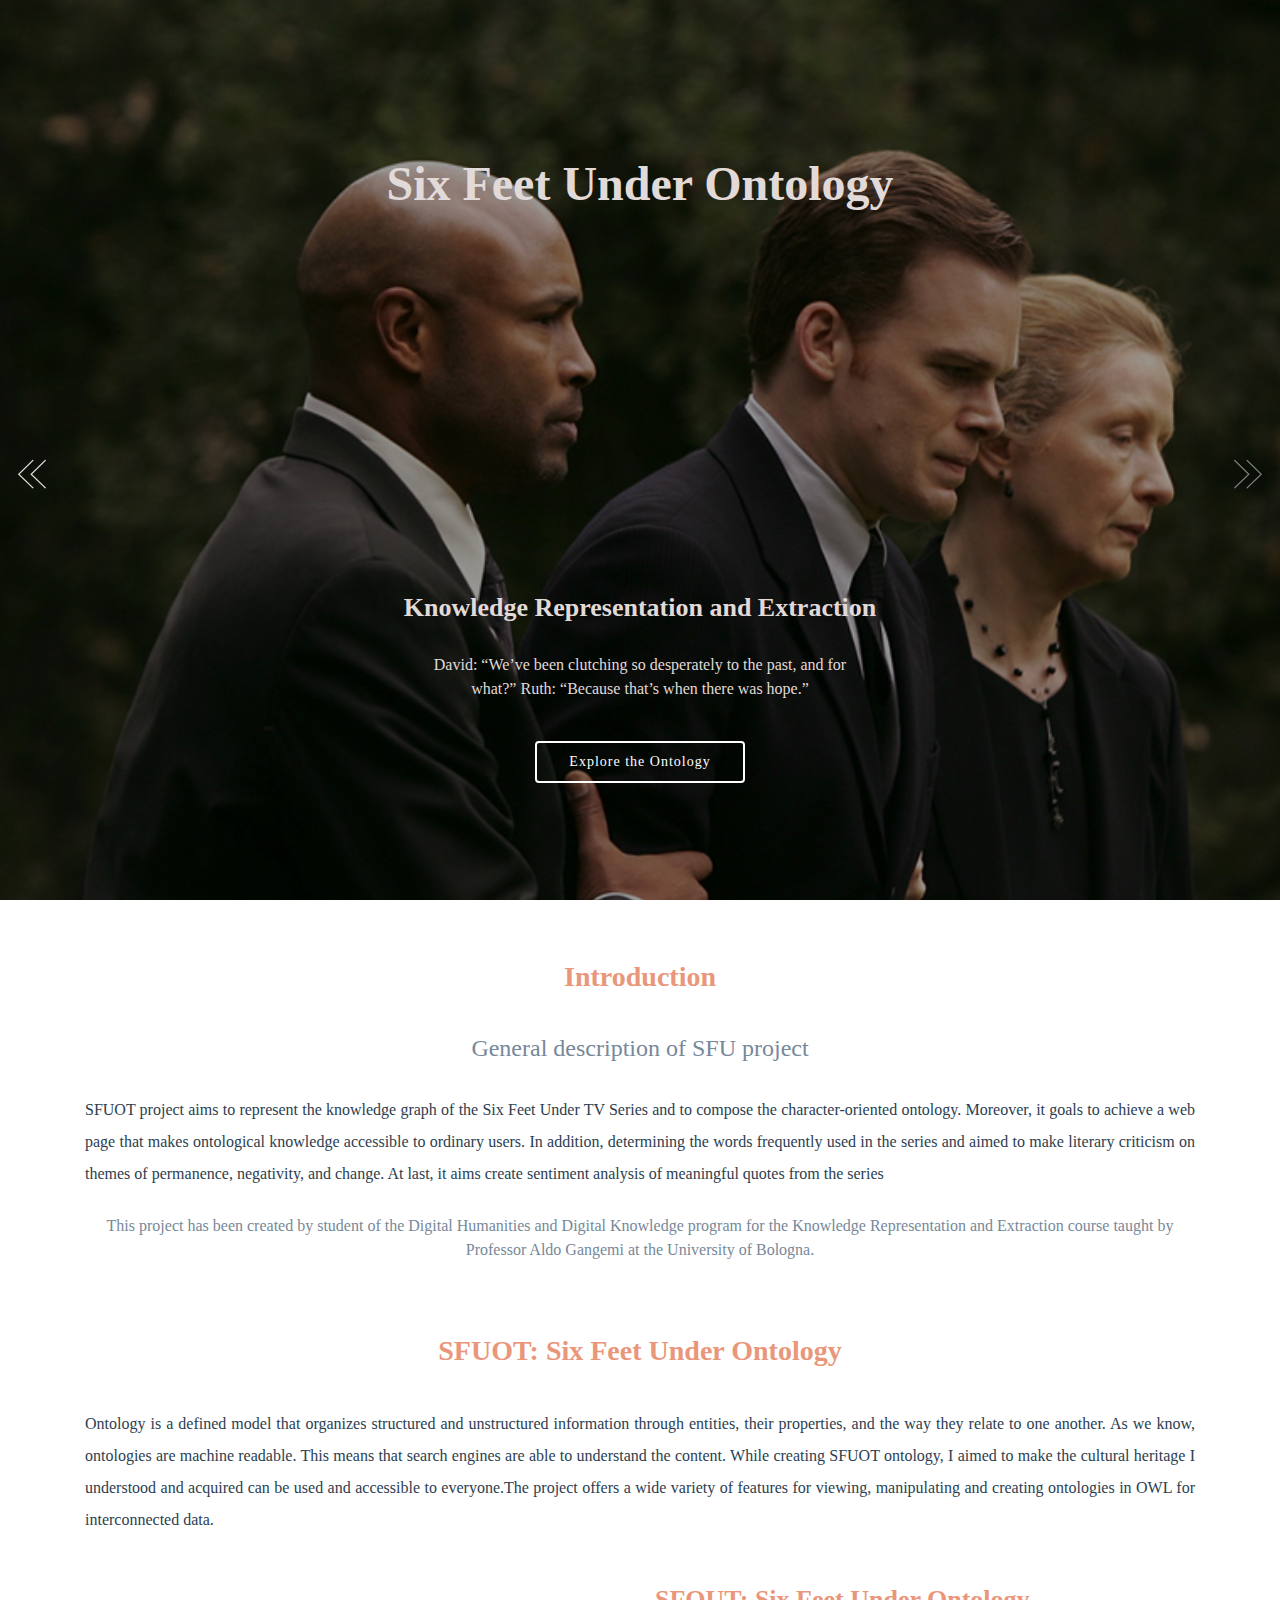
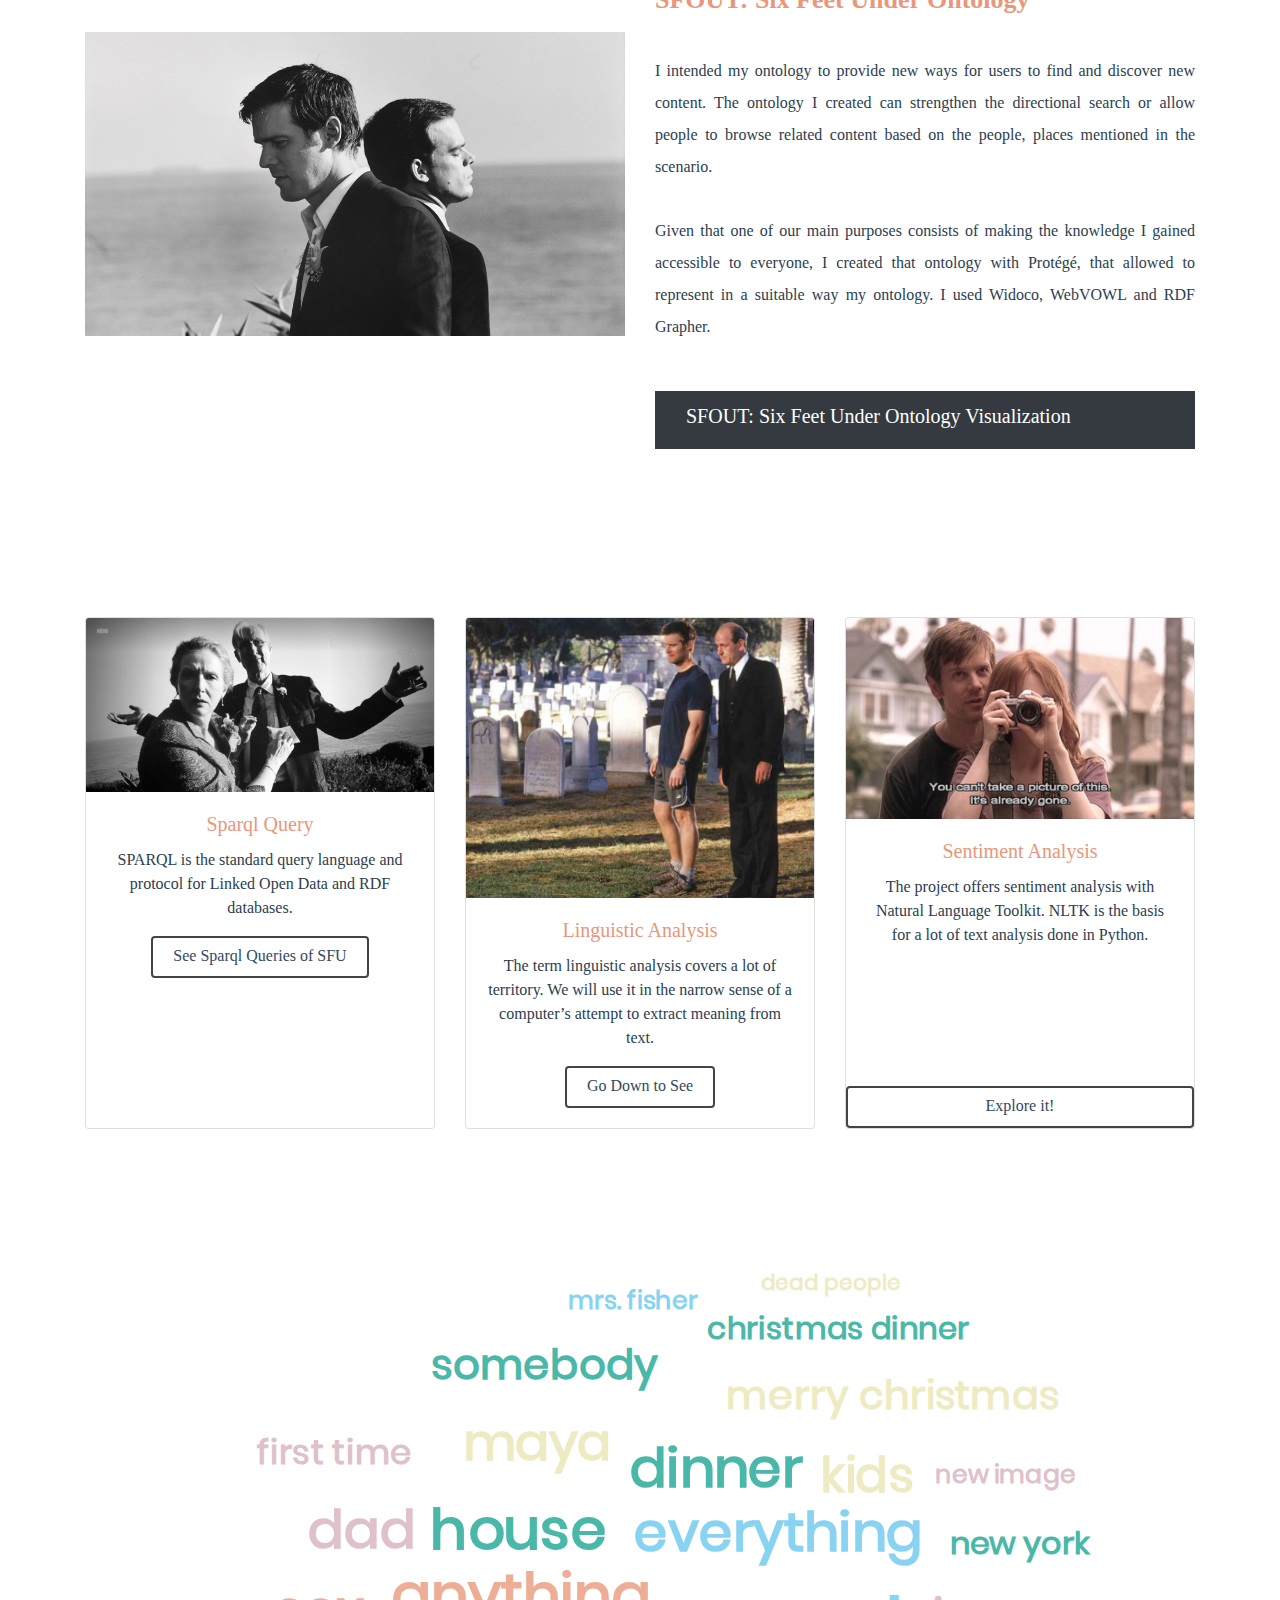
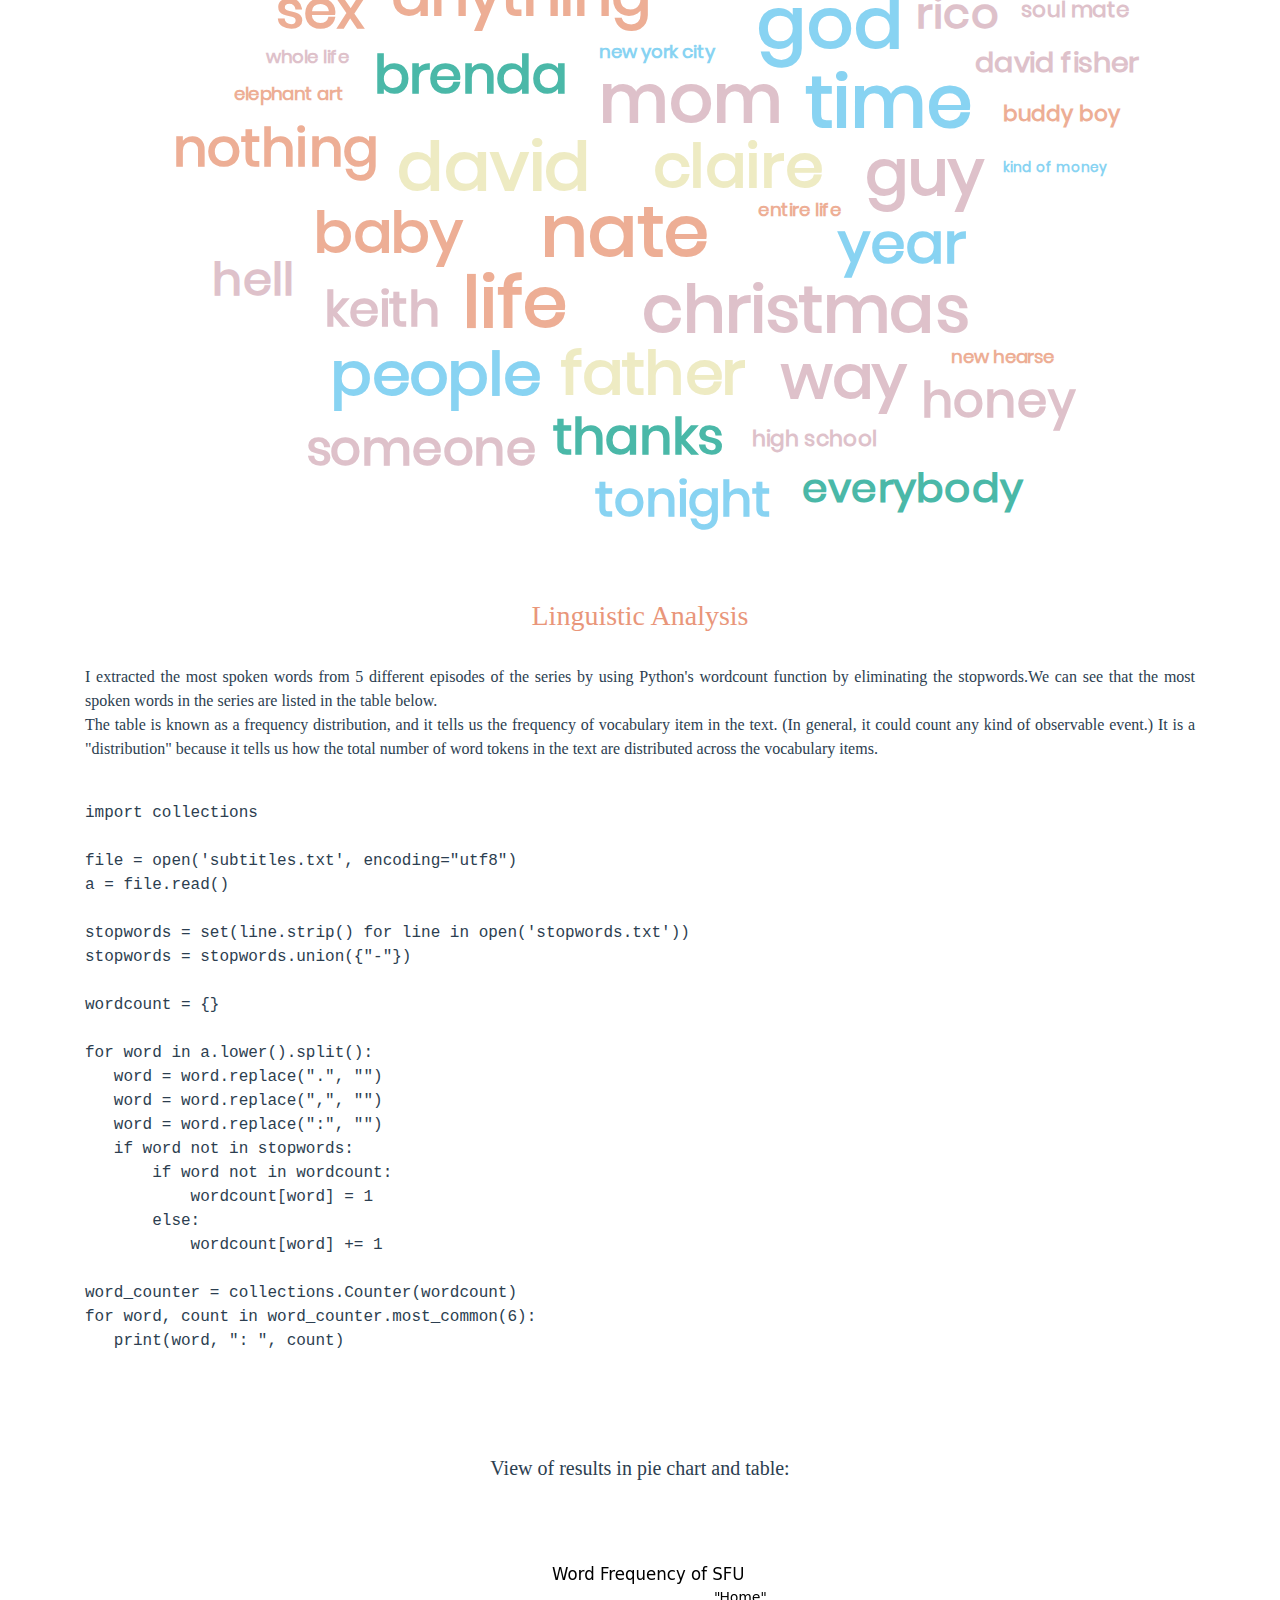
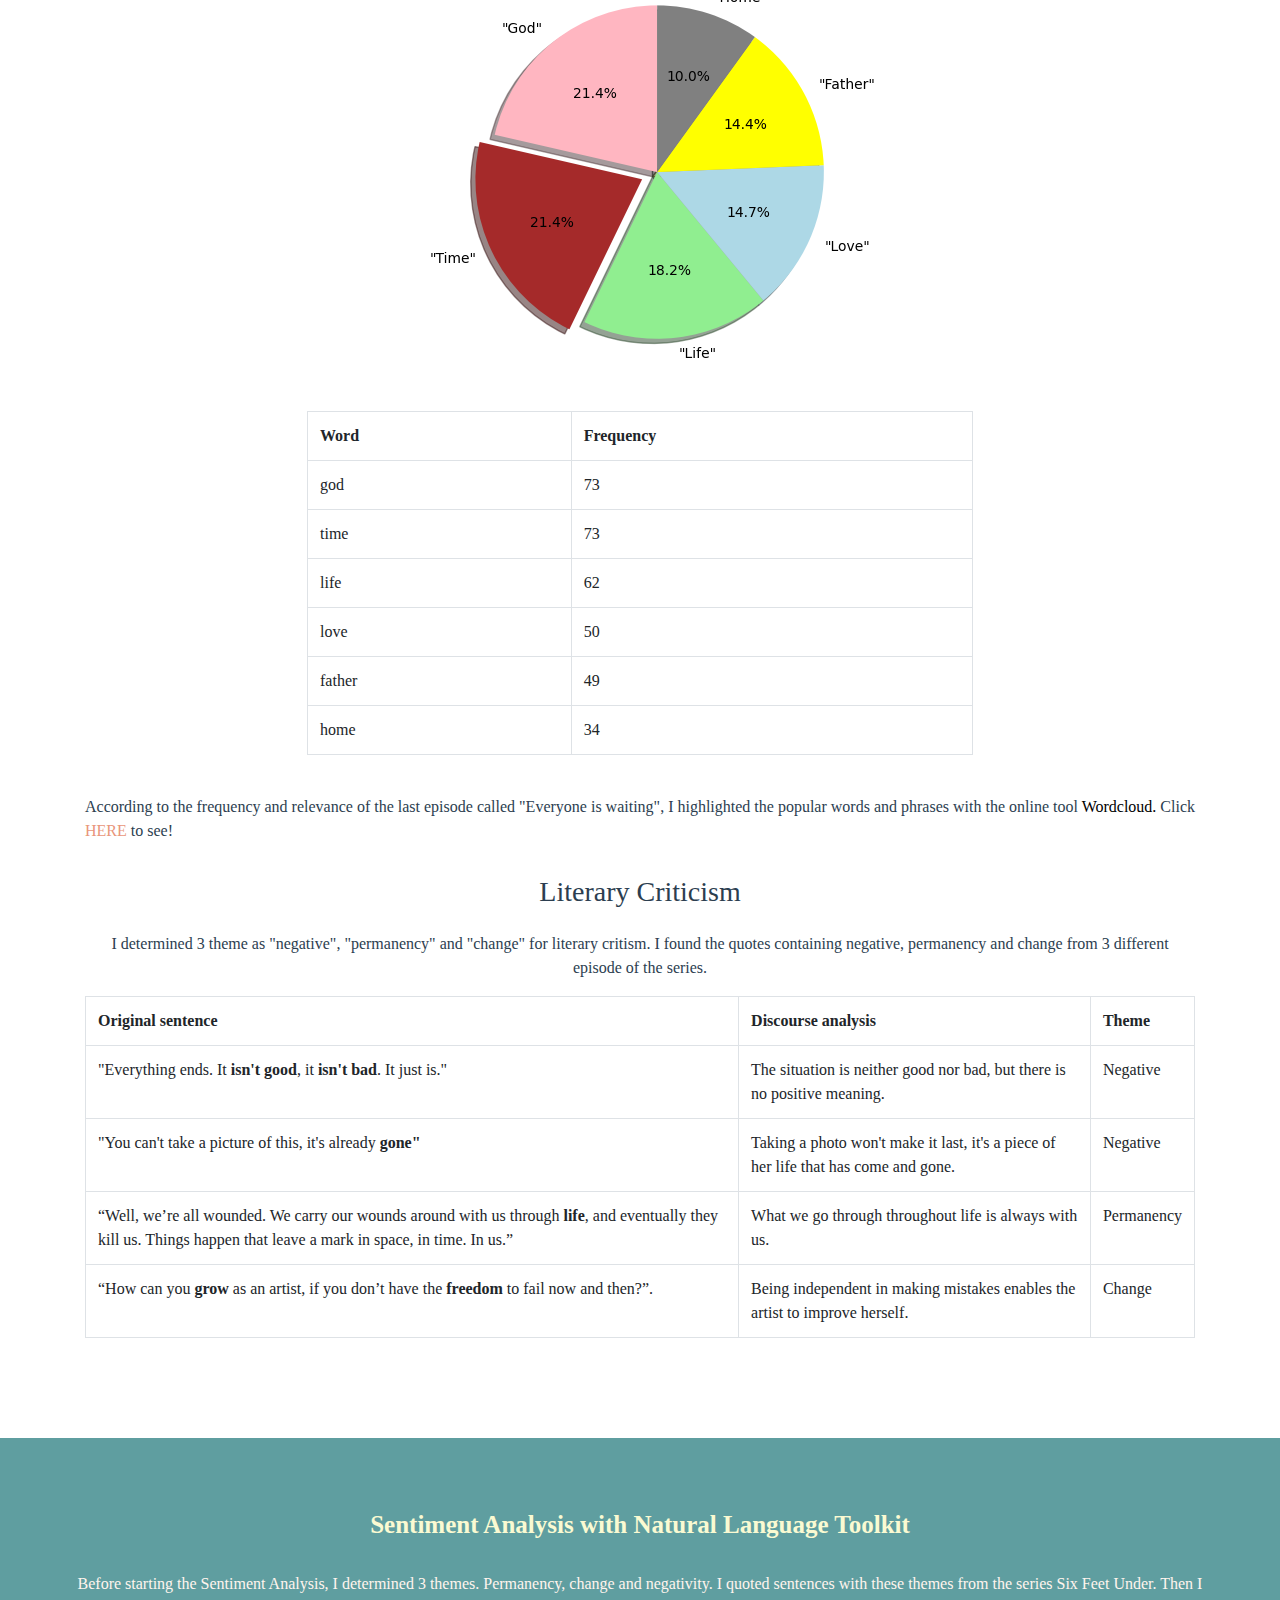
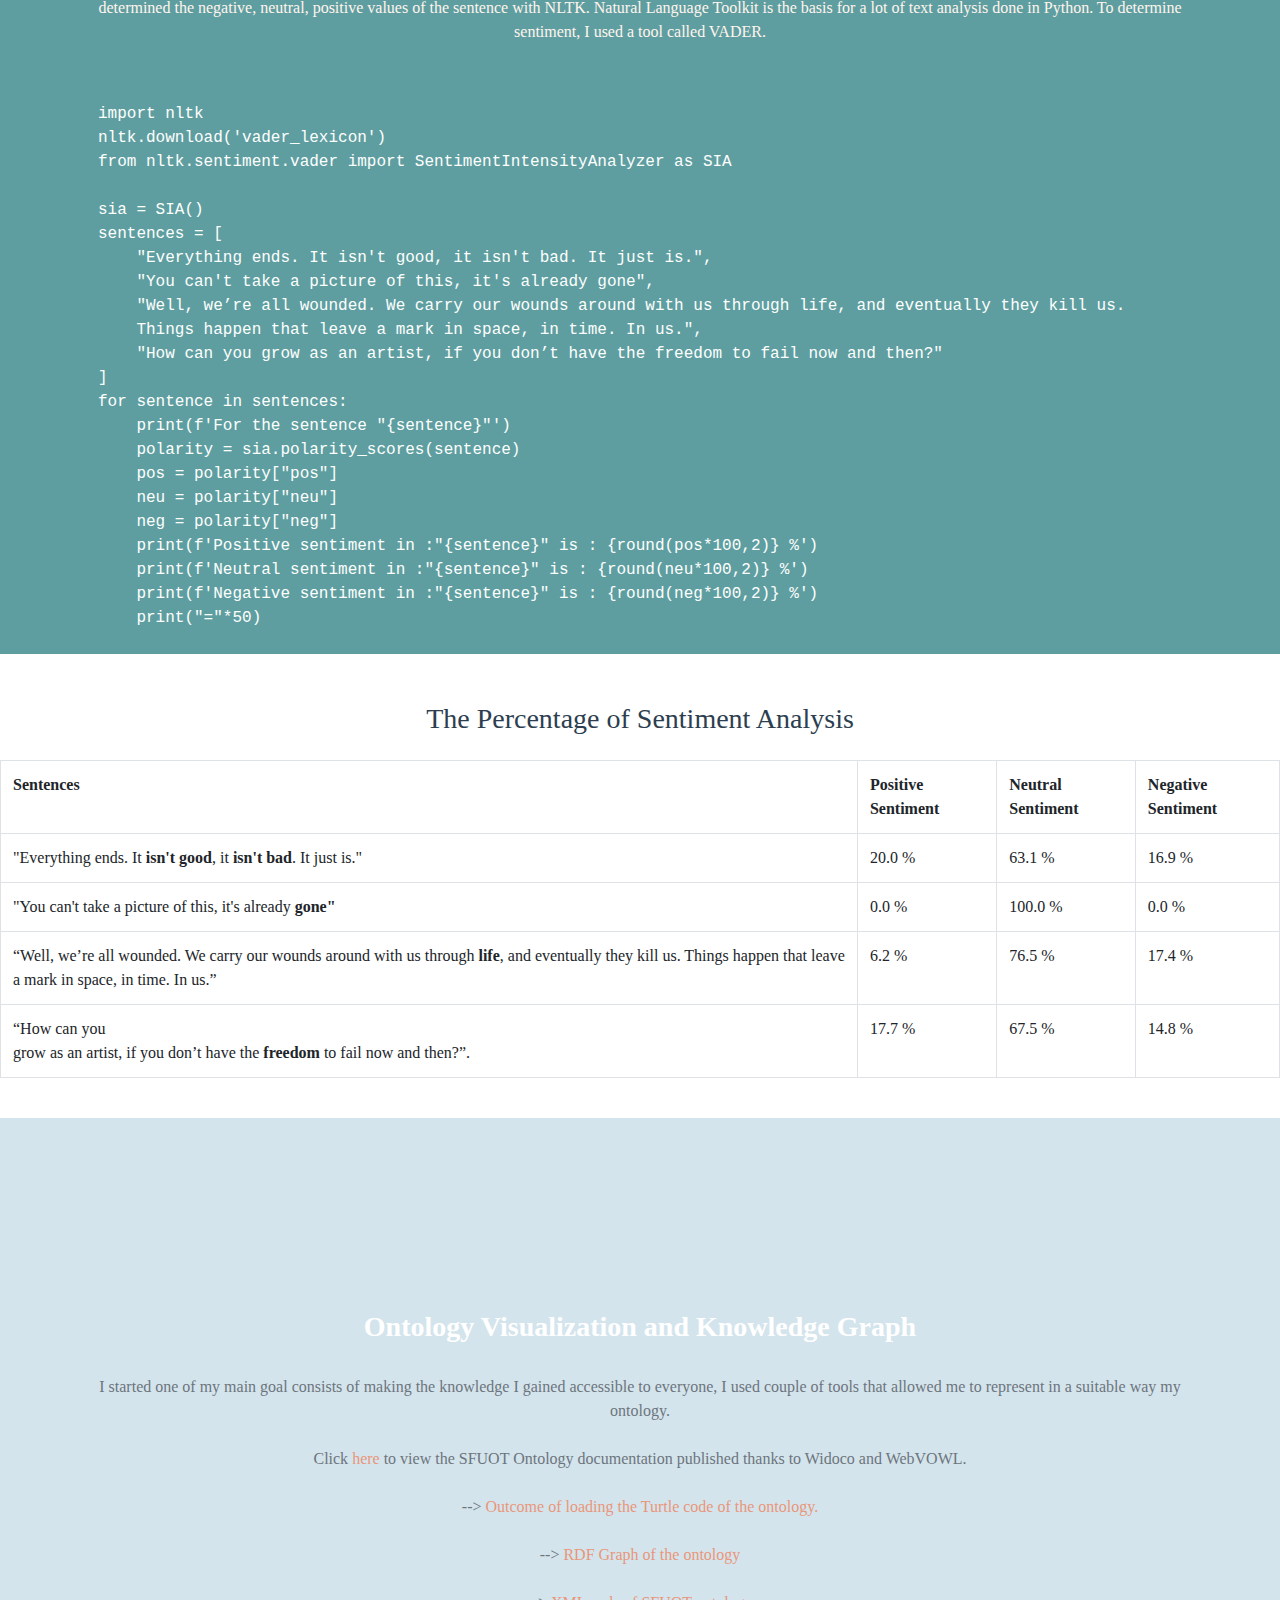
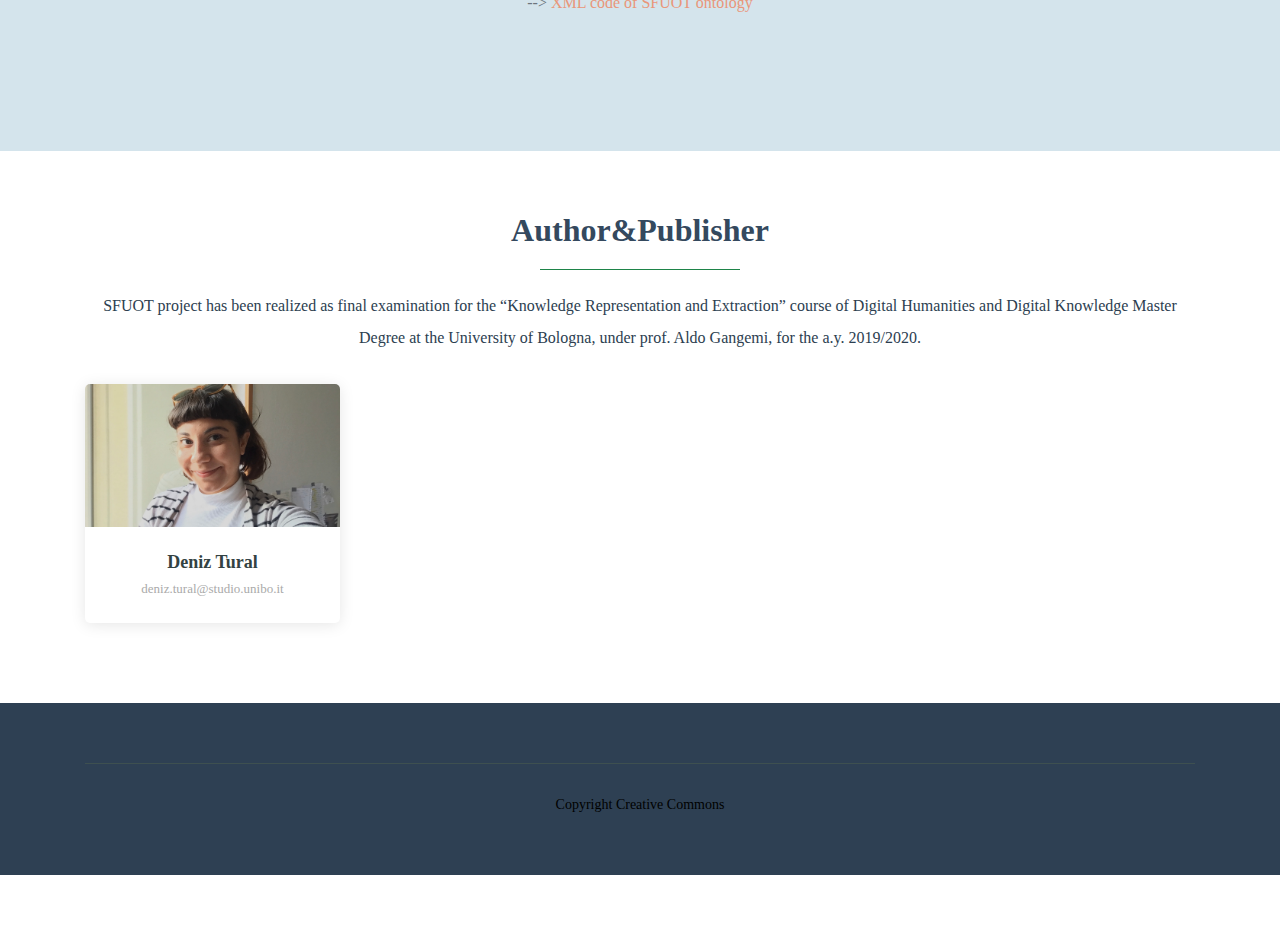
==== index.html @ 002108b4 "Update index.html" ====
<!DOCTYPE html>
<html lang="en">

<head>
  <meta charset="utf-8">
  <meta content="width=device-width, initial-scale=1.0" name="viewport">

  <title>SFUOT: Six Feet Under Ontology</title>
  <meta content="" name="descriptison">
  <meta content="" name="keywords">

  <!-- Favicons -->
  <link href="assets/img/favicon.png" rel="icon">
  <link href="assets/img/apple-touch-icon.png" rel="apple-touch-icon">

  <!-- Google Fonts -->
  <link href="https://fonts.googleapis.com/css?family=Open+Sans:300,300i,400,400i,600,600i,700,700i|Raleway:300,300i,400,400i,500,500i,600,600i,700,700i|Poppins:300,300i,400,400i,500,500i,600,600i,700,700i" rel="stylesheet">

  <!-- Vendor CSS Files -->
  <link href="assets/vendor/bootstrap/css/bootstrap.min.css" rel="stylesheet">
  <link href="assets/vendor/icofont/icofont.min.css" rel="stylesheet">
  <link href="assets/vendor/boxicons/css/boxicons.min.css" rel="stylesheet">
  <link href="assets/vendor/animate.css/animate.min.css" rel="stylesheet">
  <link href="assets/vendor/owl.carousel/assets/owl.carousel.min.css" rel="stylesheet">
  <link href="assets/vendor/venobox/venobox.css" rel="stylesheet">

  <!-- Template Main CSS File -->
  <link href="assets/css/style.css" rel="stylesheet">

  <!-- =======================================================
  * Template Name: Alstar - v2.1.0
  * Template URL: https://bootstrapmade.com/alstar-free-parallax-bootstrap-template/
  * Author: BootstrapMade.com
  * License: https://bootstrapmade.com/license/
  ======================================================== -->
</head>

<body>

  <!-- ======= Header ======= -->
  <header id="header" class="fixed-top ">
    <div class="container d-flex">

      <div class="logo mr-auto">
        <h1 class="text-light"><a href="index.html"><span>SFUOT</span></a></h1>
        <!-- Uncomment below if you prefer to use an image logo -->
        <!-- <a href="index.html"><img src="assets/img/logo.png" alt="" class="img-fluid"></a>-->
      </div>

      <nav class="nav-menu d-none d-lg-block">
        <ul>
          <li class="active"><a href="index.html">Home</a></li>
          <li><a href="#about">Six Feet Under Ontology</a></li>
          <li><a href="#cards">Analysis</a></li>
          <li><a href="#cta">Ontology Visualization</a></li>
          <li><a href="#team">About Me</a></li>
            </ul>
        </ul>
      </nav><!-- .nav-menu -->

    </div>
  </header><!-- End Header -->

  <!-- ======= Hero Section ======= -->
  <section id="hero">
    <div class="hero-container">
      <div id="heroCarousel" class="carousel slide carousel-fade" data-ride="carousel">

        <ol class="carousel-indicators" id="hero-carousel-indicators"></ol>

        <div class="carousel-inner" role="listbox">

          <!-- Slide 1 -->
          <div class="carousel-item active" style="background-image: url(assets/img/slide/slide-1.jpg);">
            <div class="carousel-container">
              <div class="carousel-content">
                <h2 class="animate__animated animate__fadeInDown">Six Feet Under <span>Ontology</span></h2>
		       <h3 class="animate__animated animate__fadeInDown">Knowledge Representation and Extraction</span></h3>
                <p class="animate__animated animate__fadeInUp"> David: “We’ve been clutching so desperately to the past, and for what?”
Ruth: “Because that’s when there was hope.”</p>
                <a href="#about" class="btn-get-started scrollto animate__animated animate__fadeInUp">Explore the Ontology</a>
              </div>
            </div>
          </div>

          <!-- Slide 2 -->
          <div class="carousel-item" style="background-image: url(assets/img/slide/slide-2.jpg);">
            <div class="carousel-container">
              <div class="carousel-content">
                <h2 class="animate__animated animate__fadeInDown">Six Feet Under Ontology</h2>
		      <h3 class="animate__animated animate__fadeInDown">Knowledge Representation and Extraction</span></h3>
                <p class="animate__animated animate__fadeInUp">Brenda: “No mistake, you guys are undertakers. You take every single feeling you have, put it in a box, and bury it.”</p>
                <a href="#about" class="btn-get-started scrollto animate__animated animate__fadeInUp">Explore the Ontology</a>
              </div>
            </div>
          </div>

          <!-- Slide 3 -->
          <div class="carousel-item" style="background-image: url(assets/img/slide/slide-3.jpg);">
            <div class="carousel-container">
              <div class="carousel-content">
                <h2 class="animate__animated animate__fadeInDown">Six Feet Under Ontology</h2>
		      <h3 class="animate__animated animate__fadeInDown">Knowledge Representation and Extraction</span></h3>
                <p class="animate__animated animate__fadeInUp">"Claire: "The world runs on logic? Come on. Open your eyes."</p>
                <a href="#about" class="btn-get-started scrollto animate__animated animate__fadeInUp">Explore the Ontology</a>
              </div>
            </div>
          </div>

        </div>

        <a class="carousel-control-prev" href="#heroCarousel" role="button" data-slide="prev">
          <span class="carousel-control-prev-icon icofont-thin-double-left" aria-hidden="true"></span>
          <span class="sr-only">Previous</span>
        </a>

        <a class="carousel-control-next" href="#heroCarousel" role="button" data-slide="next">
          <span class="carousel-control-next-icon icofont-thin-double-right" aria-hidden="true"></span>
          <span class="sr-only">Next</span>
        </a>

      </div>
    </div>
  </section><!-- End Hero -->

  <main id="main">

    <!-- ======= About Section ======= -->
    <section id="about" class="about">
      <div class="container">

        <div class="section-title">
		<h3><font color="DarkSalmon">Introduction</font></h3>
	  <h4><font color="LightSlateGray">General description of SFU project</font></h4><br>
          <div style="text-align:justify;"><p>SFUOT project aims to represent the knowledge graph of the Six Feet Under TV Series and to compose the character-oriented ontology. Moreover, it goals to achieve a web page that makes ontological knowledge accessible to ordinary users. In addition, determining the words frequently used in the series and aimed to make literary criticism on themes of permanence, negativity, and change. At last, it aims create sentiment analysis of meaningful quotes from the series</p>
        </div>
	<div style="text-align:center;"><br><font color="LightSlateGray">This project has been created by student of the Digital Humanities and Digital Knowledge program for the Knowledge Representation and Extraction course taught by Professor Aldo Gangemi at the University of Bologna.</div></font><br>          <br><br><div class="section-title">
	    <h3><font color="DarkSalmon">SFUOT: Six Feet Under Ontology</font></h3>
          <div style="text-align:justify;"><p>Ontology is a defined model that organizes structured and unstructured information through entities, their properties, and the way they relate to one another. As we know, ontologies are machine readable. This means that search engines are able to understand the content. While creating SFUOT ontology, I aimed to make the cultural heritage I understood and acquired can be used and accessible to everyone.The project offers a wide variety of features for viewing, manipulating and creating ontologies in OWL for interconnected data.</p>

        <div class="row">
          <div class="col-lg-6">
           <br><br><br><br> <img src="assets/img/about-img.jpg" class="img-fluid" alt=""><br>
          </div>
          <div class="col-lg-6 pt-4 pt-lg-0 content">
		  <br><br><h3><font color="DarkSalmon"> SFOUT: Six Feet Under Ontology</font></h3>
          <div style="text-align:justify;"><p>I intended my ontology to provide new ways for users to find and discover new content. The ontology I created can strengthen the directional search or allow people to browse related content based on the people, places mentioned in the scenario.<br><br> Given that one of our main purposes consists of making the knowledge I gained accessible to everyone, I created that ontology with Protégé, that allowed to represent in a suitable way my ontology. I used Widoco, WebVOWL and RDF Grapher.</p>
              <br><br><nav class="navbar navbar-expand-lg navbar-dark ftco_navbar bg-dark" id="ftco-navbar">
	    <div class="container">
	      <a class="navbar-brand" href="https://denizovski.github.io/SFU-ontology/myDocumentation/index-en.html"><h5> SFOUT: Six Feet Under Ontology Visualization</h5></a>
	      <button class="navbar-toggler" type="button" data-toggle="collapse" data-target="#ftco-nav" aria-controls="ftco-nav" aria-expanded="false" aria-label="Toggle navigation">
	        <span class="oi oi-menu"></span> Click
	      </button>
            </p>
          </div>
        </div>

      </div>
    </section><!-- End About Section -->

    <!-- ======= Cards Section ======= -->
    <section id="cards" class="cards">
      <div class="container">

       <br><br> <div class="row">
          <div class="col-lg-4 col-md-6 d-flex align-items-stretch mb-5 mb-lg-0">
            <div class="card">
              <img src="assets/img/card-1.jpg" class="card-img-top" alt="...">
              <div class="card-body">
		      <h5 class="card-title"><font color="DarkSalmon">Sparql Query</h5></font>
                 <p class="card-text">SPARQL is the standard query language and protocol for Linked Open Data and RDF databases. </p>
                <a href="https://denizovski.github.io/SFU-query/" class="btn">See Sparql Queries of SFU</a>
              </div>
            </div>
          </div>
          <div class="col-lg-4 col-md-6 d-flex align-items-stretch mb-5 mb-lg-0">
            <div class="card">
              <img src="assets/img/card-2.jpg" class="card-img-top" alt="...">
              <div class="card-body">
                <h5 class="card-title"><font color="DarkSalmon">Linguistic Analysis</h5></font>
                <p class="card-text">The term linguistic analysis covers a lot of territory. We will use it in the narrow sense of a computer’s attempt to extract meaning from text.</p>
                <a href="#new" class="btn" class="btn-get-started scrollto animate__animated animate__fadeInUp">Go Down to See</a>
              </div>
            </div>
          </div>
          <div class="col-lg-4 col-md-6 d-flex align-items-stretch mb-5 mb-lg-0">
            <div class="card">
              <img src="assets/img/card-3.jpg" class="card-img-top" alt="...">
              <div class="card-body">
                <h5 class="card-title"><font color="DarkSalmon">Sentiment Analysis</h5></font>
                <p>The project offers sentiment analysis with Natural Language Toolkit. NLTK is the basis for a lot of text analysis done in Python.</p></div>
		    <a href="#cta1" class="btn">Explore it!</a>
		</div>
            </div>
          </div>
        </div>

      </div>
    </section><!-- End Cards Section -->


    <!-- ======= Cta Section ======= -->
  <section id="new" class="new">
  <div class="container">
  <img src="assets/img/wordcloud.svg" class="card-img-top" width="60" height="950" alt="..." >
	  <div align="center"><h3><font color="DarkSalmon"> Linguistic Analysis </font> <h3> </div><br>
<div align="justify"><p> I extracted the most spoken words from 5 different episodes of the series by using Python's wordcount function by eliminating the stopwords.We can see that the most spoken words in the series are listed in the table below.<br>The table is known as a frequency distribution, and it tells us the frequency of  vocabulary item in the text. (In general, it could count any kind of observable event.) It is a "distribution" because it tells us how the total number of word tokens in the text are distributed across the vocabulary items.
<xmp>
import collections

file = open('subtitles.txt', encoding="utf8")
a = file.read()

stopwords = set(line.strip() for line in open('stopwords.txt'))
stopwords = stopwords.union({"-"})

wordcount = {}

for word in a.lower().split():
   word = word.replace(".", "")
   word = word.replace(",", "")
   word = word.replace(":", "")
   if word not in stopwords:
       if word not in wordcount:
           wordcount[word] = 1
       else:
           wordcount[word] += 1

word_counter = collections.Counter(wordcount)
for word, count in word_counter.most_common(6):
   print(word, ": ", count)
	</xmp>
<div align="center"><p class="lead mb-5" align="center"><br><br>View of results in pie chart and table:</p>
	<img src="assets/img/words.png" style="max-width:60%">

<table class="table table-bordered"style="max-width:60%">
        <caption><i><center><center></i></caption>
        <tr>
          <th>Word</th>
          <th>Frequency</th>
        </tr>
        <tr>
          
          <td>god</td>
          <td>73</td>
        </tr>
        <tr>
          <td>time</td>
          <td>73</td>
        </tr>
        <tr>
          <td>life</td>
          <td>62</td>
          
        </tr>
        <tr>
          <td>love</td>
          <td>50</td>
        </tr>
        <tr>
          <td>father</td>
          <td>49</td>
        </tr>
         <tr>
          <td>home</td>
          <td>34</td>
        </tr>
        </table>

    <table class="table table-bordered">
	    
          </div>
		<div align="center"><h3> <h3> </div>
<div align="justify"><p>According to the frequency and relevance of the last episode called "Everyone is waiting", I highlighted the popular words and phrases with the online tool <a href="https://monkeylearn.com/word-cloud/">Wordcloud.</a> Click <a href="https://denizovski.github.io/SFU-ontology/myDocumentation/wordcloud.html"><font color="DarkSalmon">HERE</font></a> to see!</p></div> </p>
      	     <table class="table table-bordered">
     <h3 class="mb-0"><center>Literary Criticism</center></h3><br>
	<p style="justify"> I determined 3 theme as "negative", "permanency" and "change" for literary critism. I found the quotes containing negative, permanency and change from 3 different episode of the series.</p>
        <caption><i><center><b></b></center></i></caption>
        <tr>
          <th>Original sentence</th>
          <th>Discourse analysis</th>
          <th>Theme</th>
        </tr>
        <tr>
          
          <td>"Everything ends. It <b>isn't good</b>, it <b>isn't bad</b>. It just is." </td>
          <td>The situation is neither good nor bad, but there is no positive meaning.</td>
          <td>Negative</td>
        </tr>
        <tr>
          <td>"You can't take a picture of this, it's already <b>gone"</b></td>
          <td>Taking a photo won't make it last, it's a piece of her life that has come and gone.</td>
          <td>Negative</td>
        </tr>
        <tr>
          <td>“Well, we’re all wounded. We carry our wounds around with us through <b>life</b>, and eventually they kill us. Things happen that leave a mark in space, in time. In us.”</td>
          <td>What we go through throughout life is always with us.</td>
          <td>Permanency</td>
        </tr>
        <tr>
          <td>“How can you <b>grow</b> as an artist, if you don’t have the <b>freedom</b> to fail now and then?”.</td>
          <td>Being independent in making mistakes enables the artist to improve herself.</td>
          <td>Change</td>
        </tr>
        </table>
		</div></section>
	

      <section id="cta1" class="cta1">
      <div class="container">
	<div class="text-center">
           </div>
    <br><br><br>
             <h3 style="text-align:center;" id="ontologyvisualization">Sentiment Analysis with Natural Language Toolkit</h3>
             <br>
      <div class="row text-center">
          <p> Before starting the Sentiment Analysis, I determined 3 themes. Permanency, change and negativity. I quoted sentences with these themes from the series Six Feet Under. Then I determined the negative, neutral, positive values of the sentence with NLTK. Natural Language Toolkit is the basis for a lot of text analysis done in Python. To determine sentiment, I used a tool called VADER.</p>
          <xmp align="justify">
import nltk
nltk.download('vader_lexicon')
from nltk.sentiment.vader import SentimentIntensityAnalyzer as SIA

sia = SIA()
sentences = [
    "Everything ends. It isn't good, it isn't bad. It just is.",
    "You can't take a picture of this, it's already gone",
    "Well, we’re all wounded. We carry our wounds around with us through life, and eventually they kill us.
    Things happen that leave a mark in space, in time. In us.",
    "How can you grow as an artist, if you don’t have the freedom to fail now and then?"
]
for sentence in sentences:
    print(f'For the sentence "{sentence}"')
    polarity = sia.polarity_scores(sentence)
    pos = polarity["pos"]
    neu = polarity["neu"]
    neg = polarity["neg"]
    print(f'Positive sentiment in :"{sentence}" is : {round(pos*100,2)} %')
    print(f'Neutral sentiment in :"{sentence}" is : {round(neu*100,2)} %')
    print(f'Negative sentiment in :"{sentence}" is : {round(neg*100,2)} %')
    print("="*50)
</xmp>
</font>
    </div>
         </div>
      </div></section><br><br>
    
     <table class="table table-bordered">
     <h3 class="mb-0"><center>The Percentage of Sentiment Analysis</center></h3><br>
        <caption><i><center><b></b></center></i></caption>
        <tr>
          <th>Sentences</th>
          <th>Positive Sentiment</th>
          <th>Neutral Sentiment</th>
          <th>Negative Sentiment</th>
        </tr>
        <tr>
          
          <td>"Everything ends. It <b>isn't good</b>, it <b>isn't bad</b>. It just is." </td>
          <td>20.0 %</td>
          <td>63.1 %</td>
          <td>16.9 %</td>
        </tr>
        <tr>
          <td>"You can't take a picture of this, it's already <b>gone"</b></td>
          <td>0.0 %</td>
         <td>100.0 %</td>
          <td>0.0 %</td>
        </tr>
        <tr>
          <td>“Well, we’re all wounded. We carry our wounds around with us through <b>life</b>, and eventually they kill us. Things happen that leave a mark in space, in time. In us.”</td>
          <td>6.2 %</td>
          <td>76.5 %</td>
          <td>17.4 %</td>
        </tr>
        <tr>
          <td>“How can you <br>grow</b> as an artist, if you don’t have the <b>freedom</b> to fail now and then?”.</td>
          <td>17.7 %</td>
          <td>67.5 %</td>
          <td>14.8 %</td>
        </tr>
      
        </table>

      </div>
    </section><!-- End Cta Section -->
      

      <section id="cta" class="cta">
      <div class="container">

        <div class="text-center">
           </div>
    <br><br><br>
             <h3 style="text-align:center;" id="ontologyvisualization">Ontology Visualization and Knowledge Graph</h3>
             <br>
      <div class="row text-center">
          <p class="text-muted"> I started one of my main goal consists of making the knowledge I gained accessible to everyone, I used couple of tools that allowed me to represent in a suitable way my ontology.
            <br><br>
          Click <a href="https://denizovski.github.io/SFU-ontology/myDocumentation/index-en.html"><font color="DarkSalmon">here</font></a> to view the SFUOT Ontology documentation published thanks to Widoco and WebVOWL.
          <br><br>
          --> <a href="https://docs.google.com/document/d/1UufldLEwprcNKvjdecv0yIYQXVFqE_VWbXhtSKLFFGM/edit?usp=sharing"><font color="DarkSalmon">Outcome of loading the Turtle code of the ontology.</font></a>
	  <br><br>
	  --> <a href="https://drive.google.com/file/d/1HKNv4oblwpAL9WNZH7C0y9cPCcHgvhE_/view?usp=sharing"><font color="DarkSalmon">RDF Graph of the ontology</font></a>
	  <br><br>
	  --> <a href="https://denizovski.github.io/SFU-ontology/myDocumentation/ontology.xml"><font color="DarkSalmon">XML code of SFUOT ontology</font></a></p>
    </div>

      </div>
    </section><!-- End Cta Section -->

    <!-- ======= Team Section ======= -->
    <section id="team" class="team">
      <div class="container">

        <div class="section-title">
          <h2>Author&Publisher</h2>
          <p>SFUOT project has been realized as final examination for the “Knowledge Representation and Extraction” course of Digital Humanities and Digital Knowledge Master Degree at the University of Bologna, under prof. Aldo Gangemi, for the a.y. 2019/2020.</p>
        </div>

        <div class="row">

          <div class="col-lg-3 col-md-6 d-flex align-items-stretch">
            <div class="member">
              <div class="member-img">
                <div style="center"><img src="assets/img/team-1.jpg" class="img-fluid" alt="">
              </div>
              <div class="member-info">
                <h4>Deniz Tural</h4>
                <span>deniz.tural@studio.unibo.it</span>
              </div>
            </div>
          </div>


        </div>

      </div>
    </section><!-- End Team Section -->


  </main><!-- End #main -->

  <!-- ======= Footer ======= -->
  <footer id="footer">
    <div class="footer-top">
      <div class="container">
        <div class="row">


    <div class="container">
      <div class="copyright">
	      <a href="https://creativecommons.org/licenses/by-sa/4.0/">Copyright Creative Commons </a>
      </div>
    </div>
  </footer><!-- End Footer -->

  <a href="#" class="back-to-top"><i class="icofont-simple-up"></i></a>

  <!-- Vendor JS Files -->
  <script src="assets/vendor/jquery/jquery.min.js"></script>
  <script src="assets/vendor/bootstrap/js/bootstrap.bundle.min.js"></script>
  <script src="assets/vendor/jquery.easing/jquery.easing.min.js"></script>
  <script src="assets/vendor/php-email-form/validate.js"></script>
  <script src="assets/vendor/owl.carousel/owl.carousel.min.js"></script>
  <script src="assets/vendor/isotope-layout/isotope.pkgd.min.js"></script>
  <script src="assets/vendor/venobox/venobox.min.js"></script>

  <!-- Template Main JS File -->
  <script src="assets/js/main.js"></script>

</body>

</html>
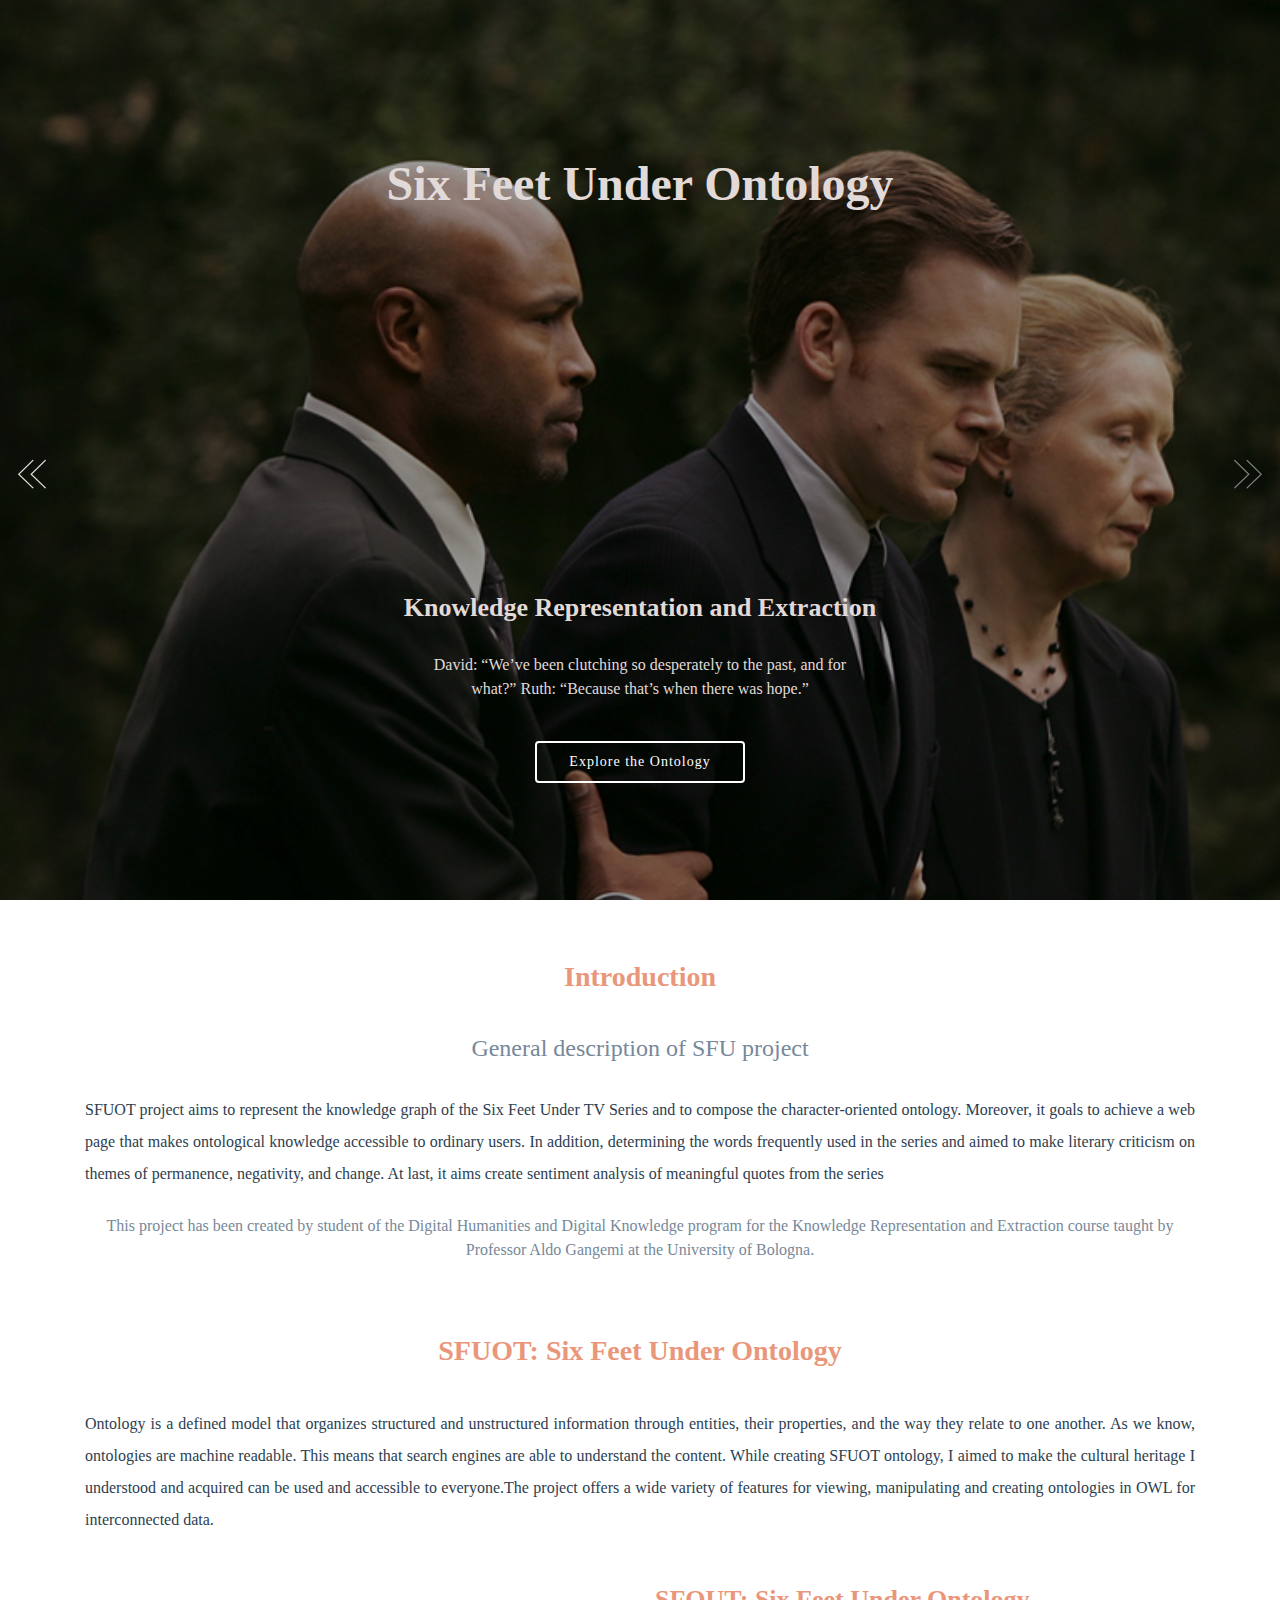
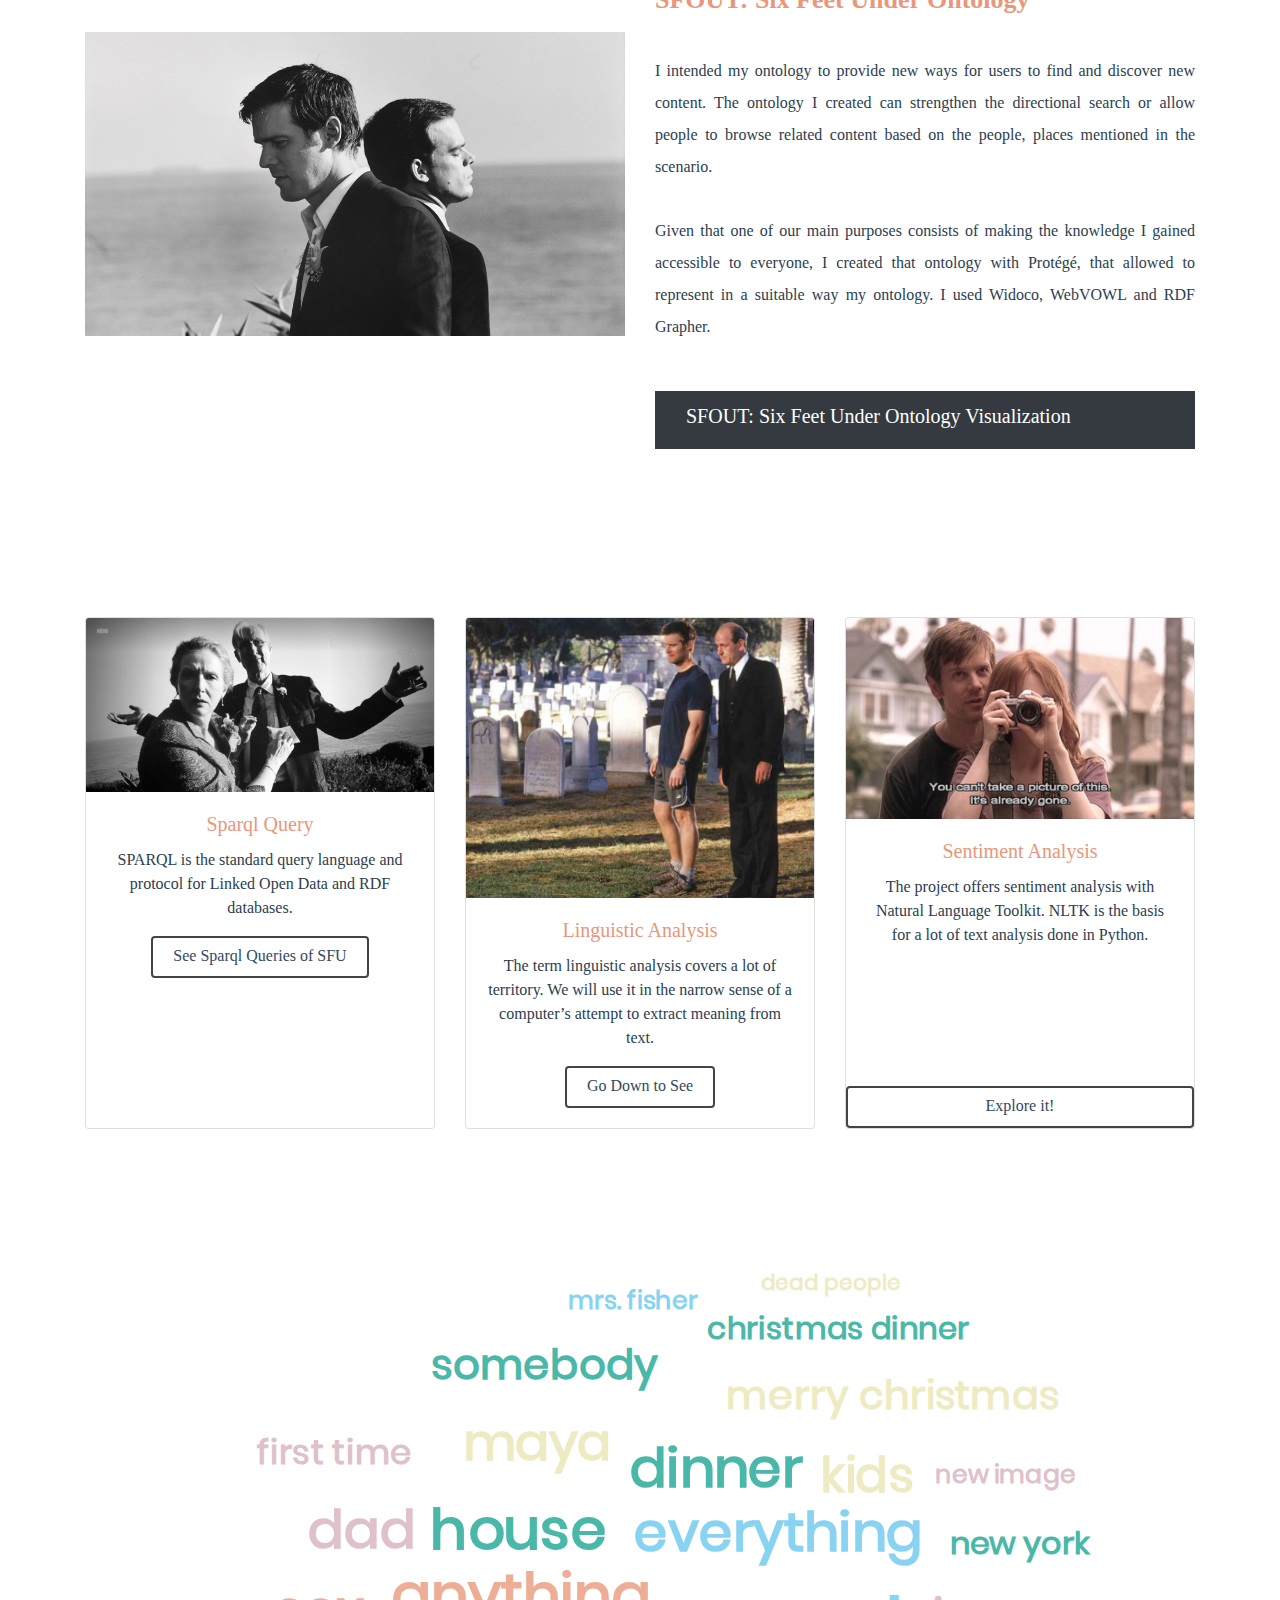
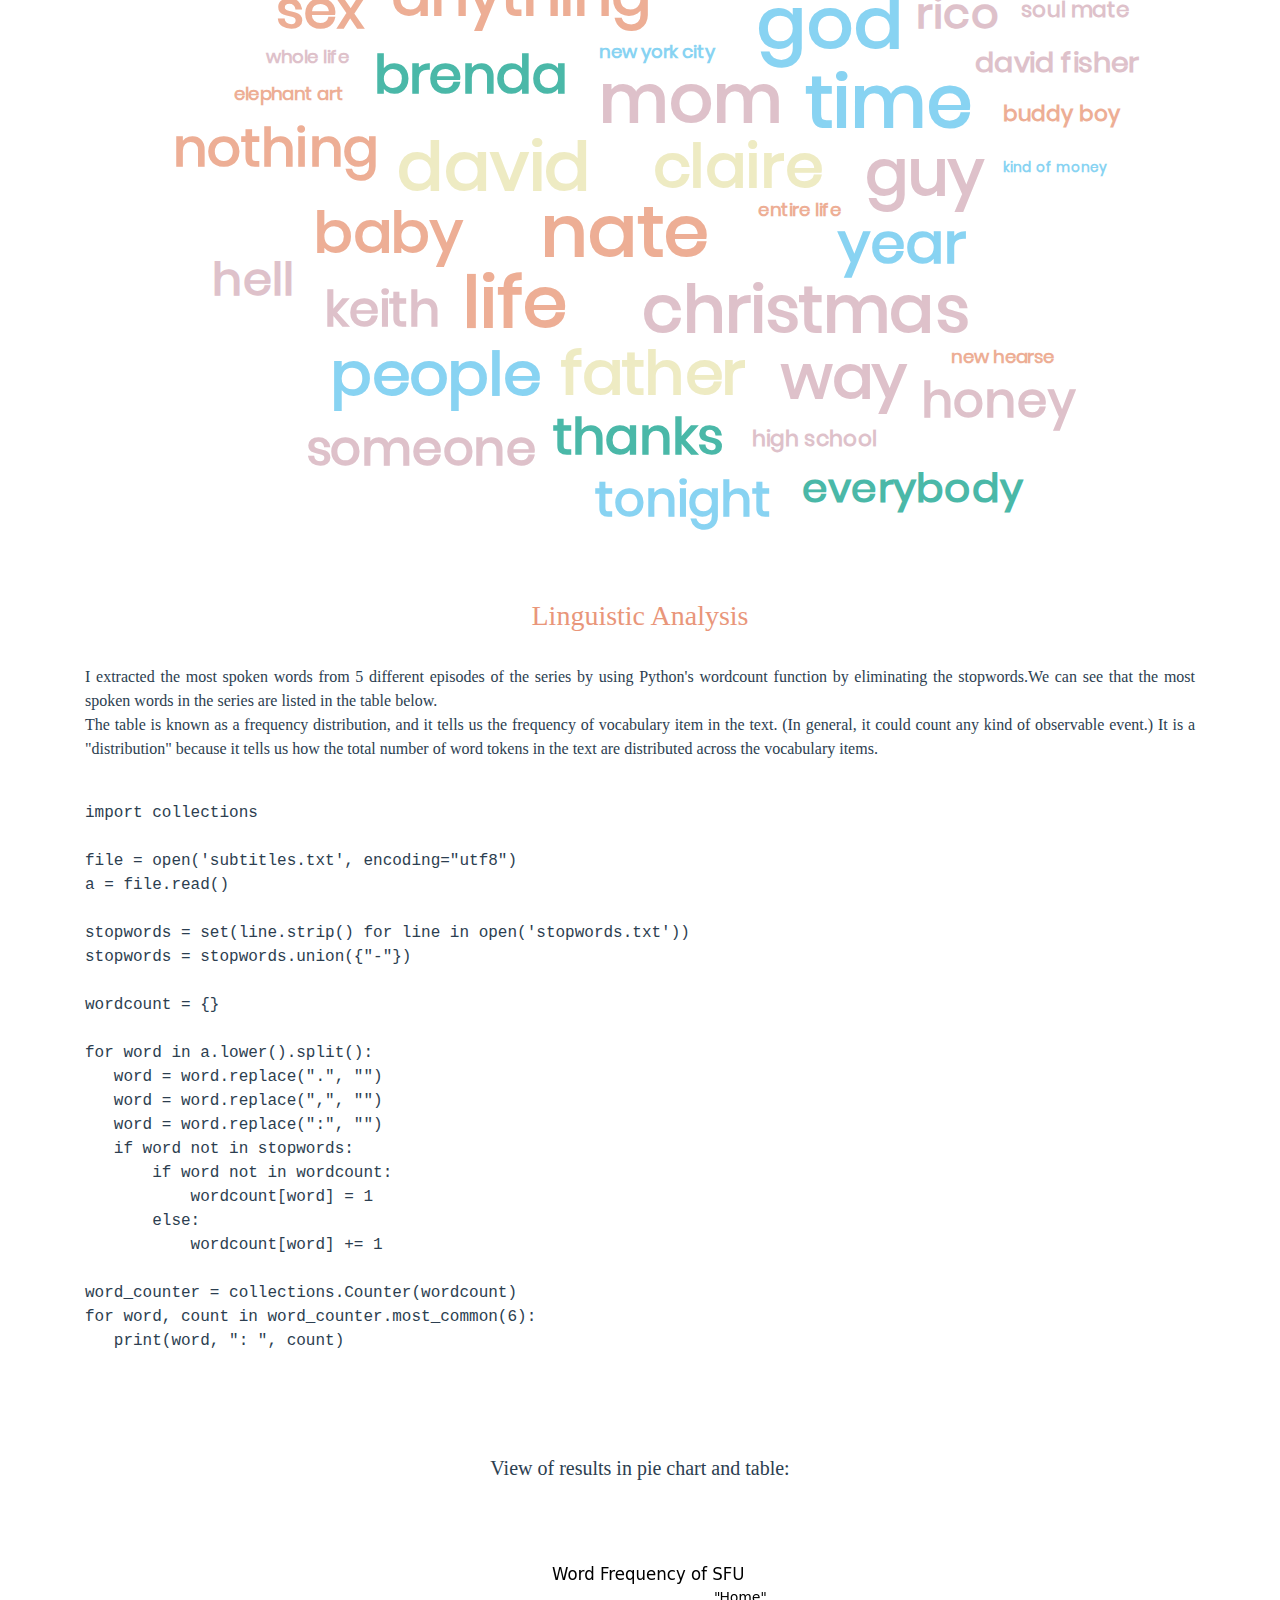
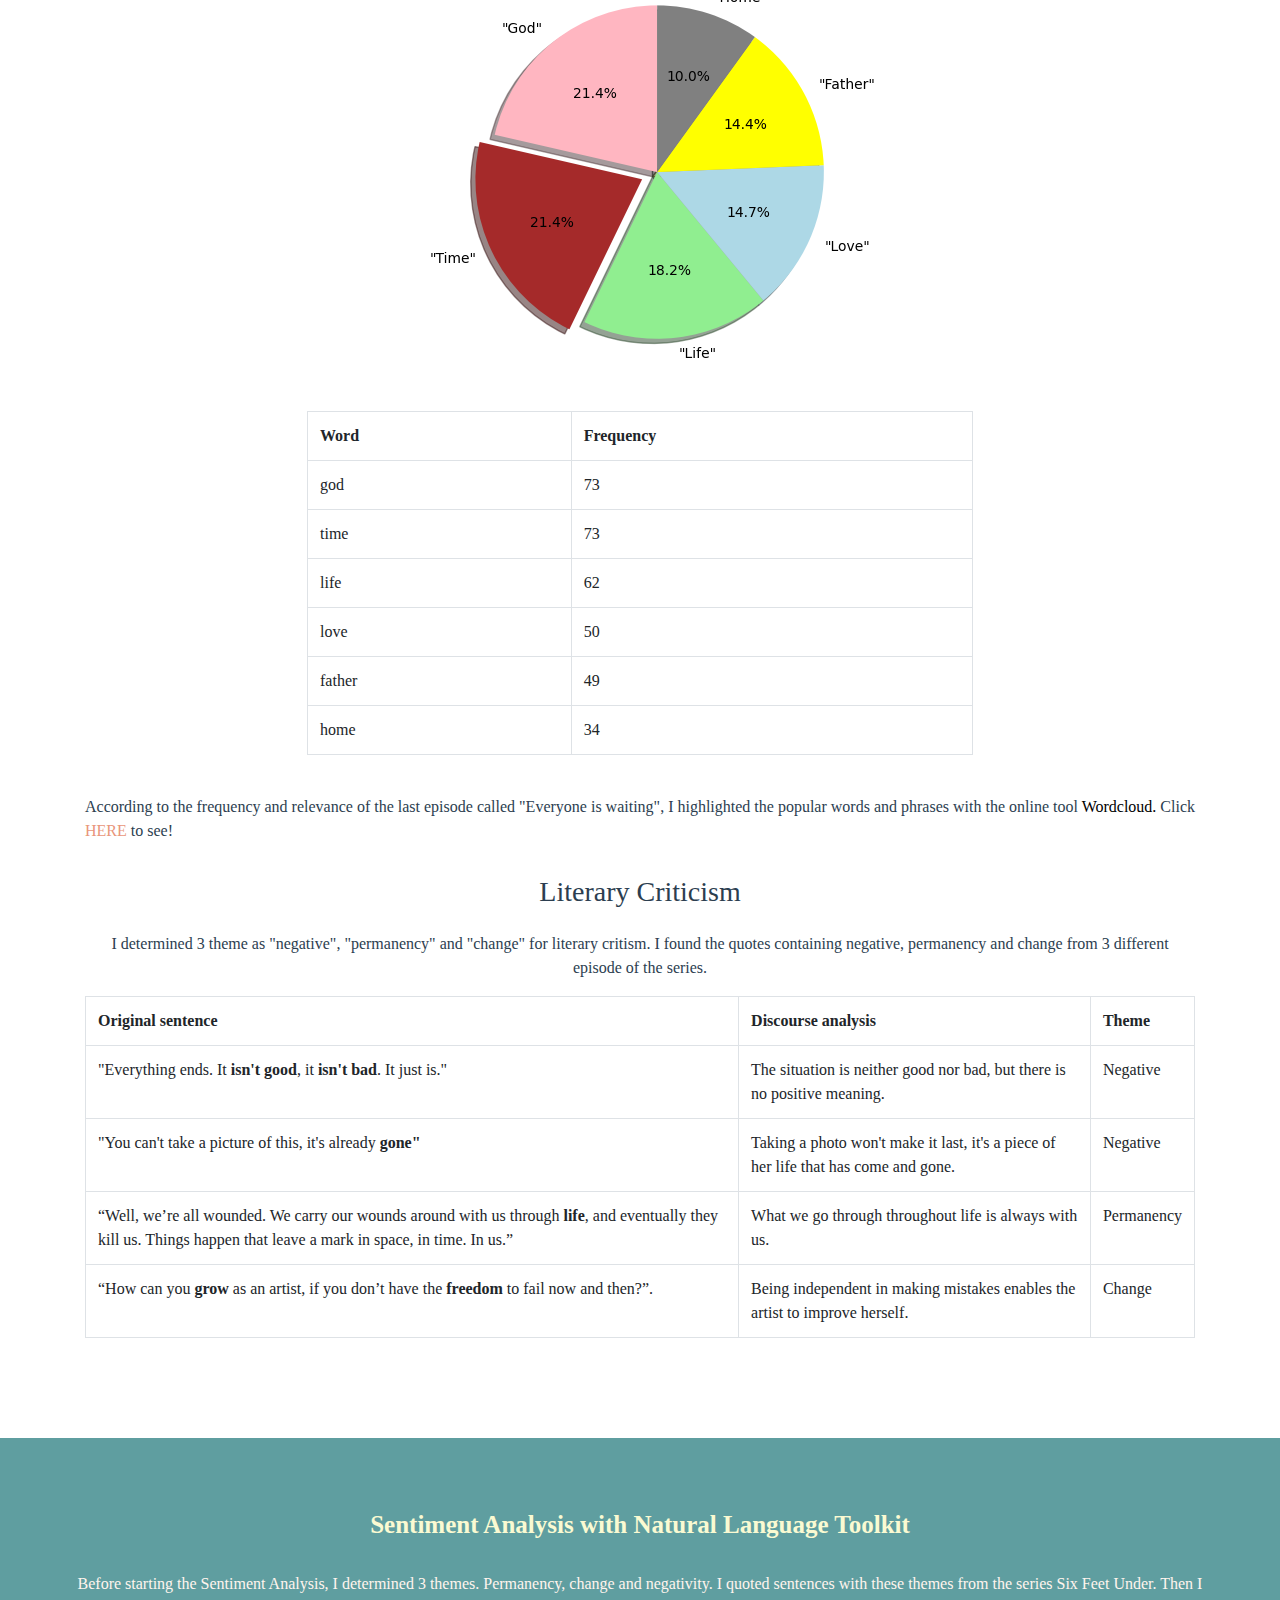
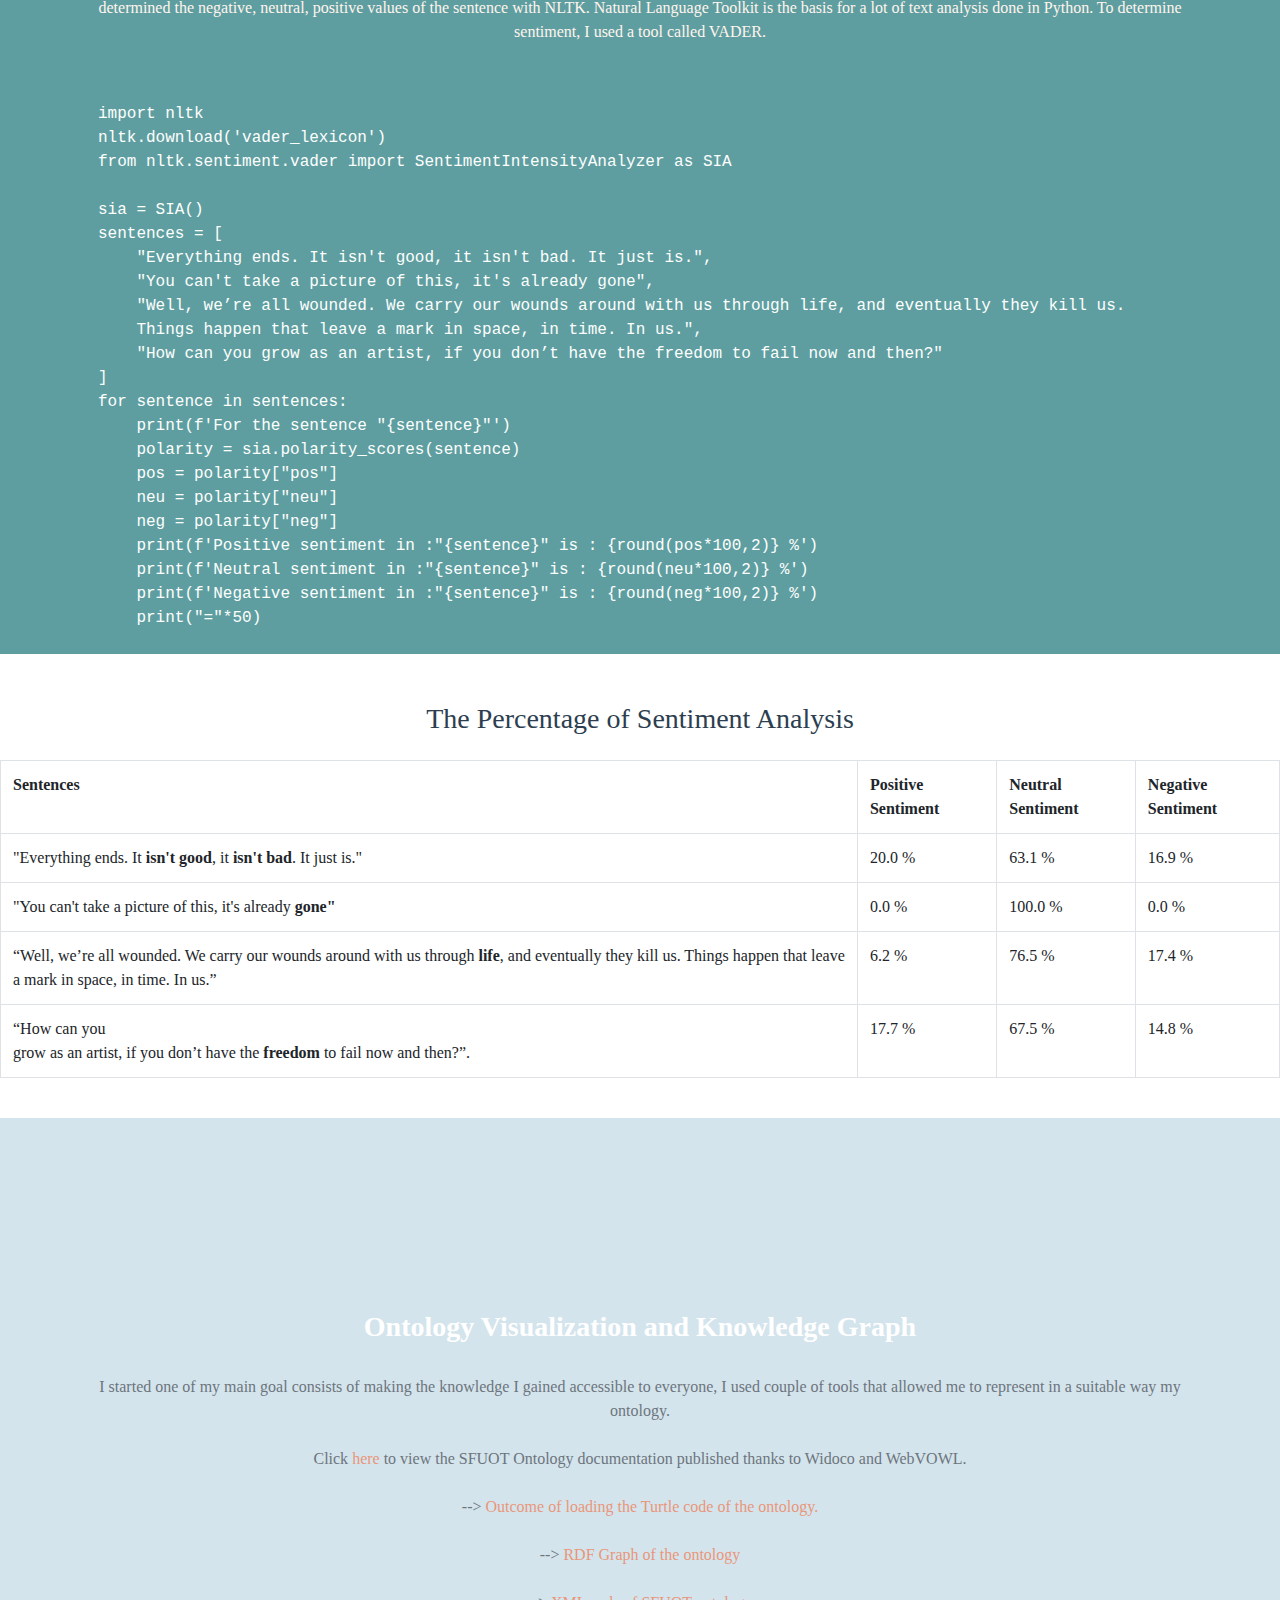
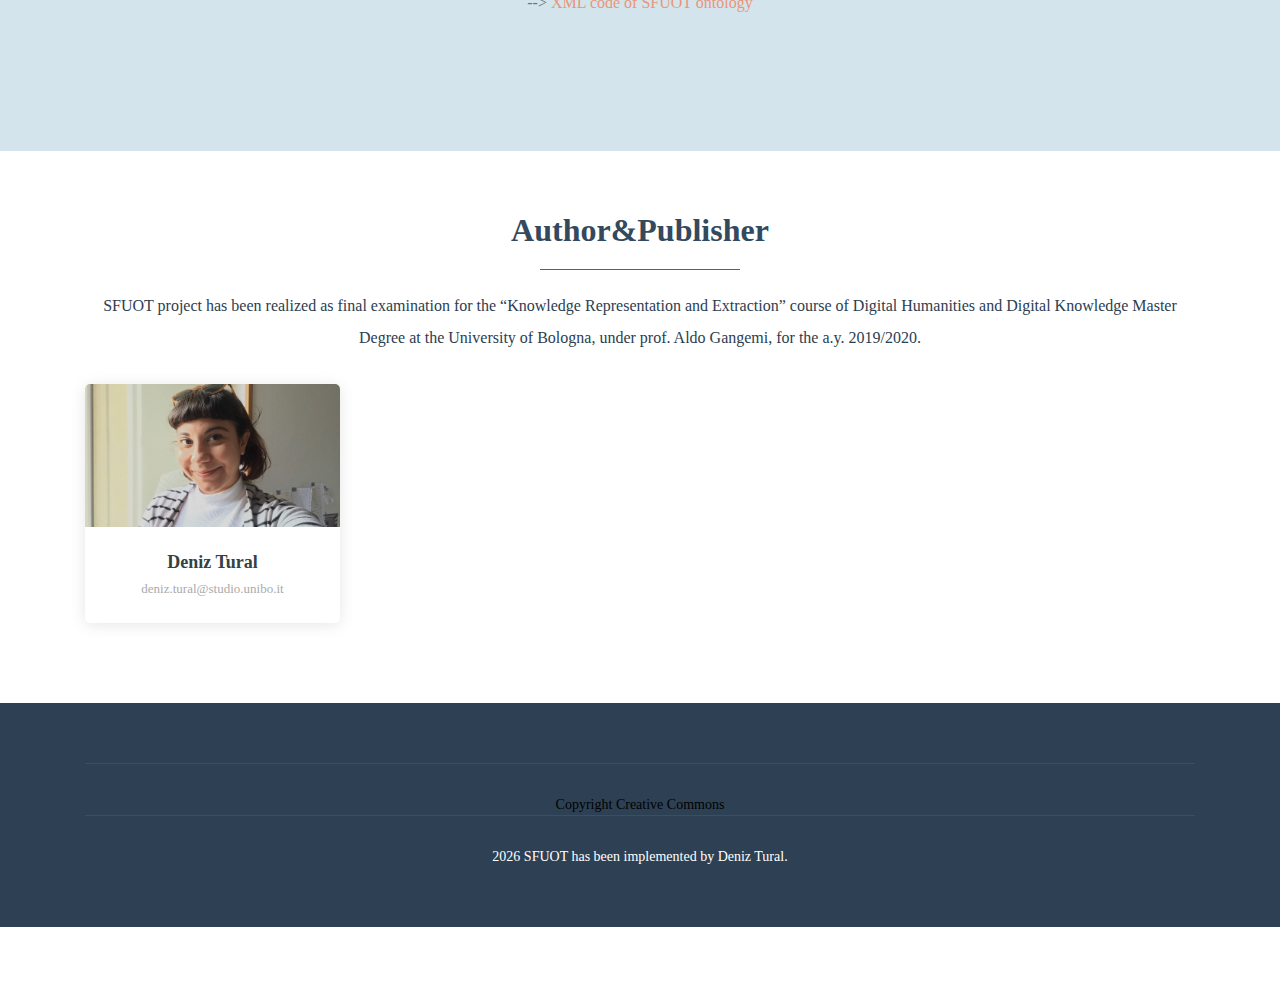
==== commit 8eb3562f: "Update index.html" ====
--- a/index.html
+++ b/index.html
@@ -451,6 +451,11 @@
       <div class="copyright">
 	      <a href="https://creativecommons.org/licenses/by-sa/4.0/">Copyright Creative Commons </a>
       </div>
+	<div class="copyright">
+        <script>
+          document.write(new Date().getFullYear())
+        </script> SFUOT has been implemented by Deniz Tural.
+      </div>
     </div>
   </footer><!-- End Footer -->
 
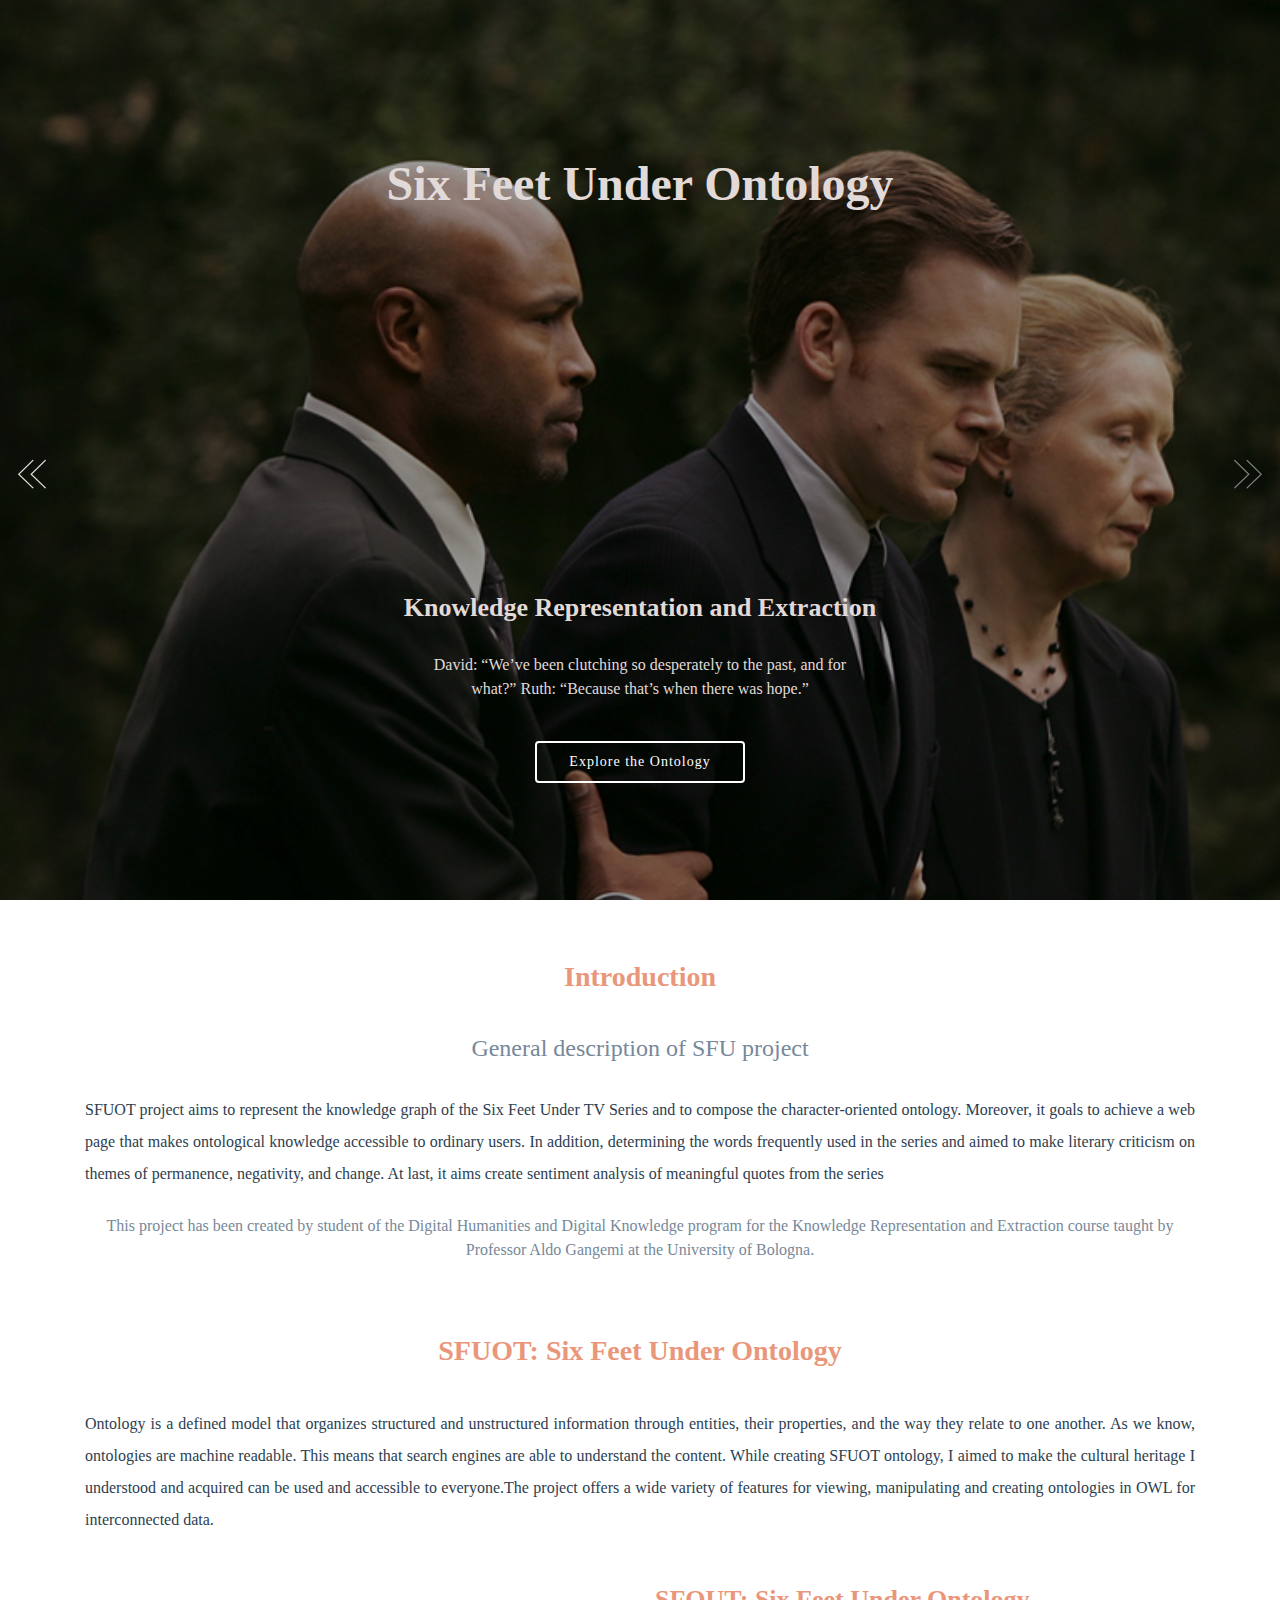
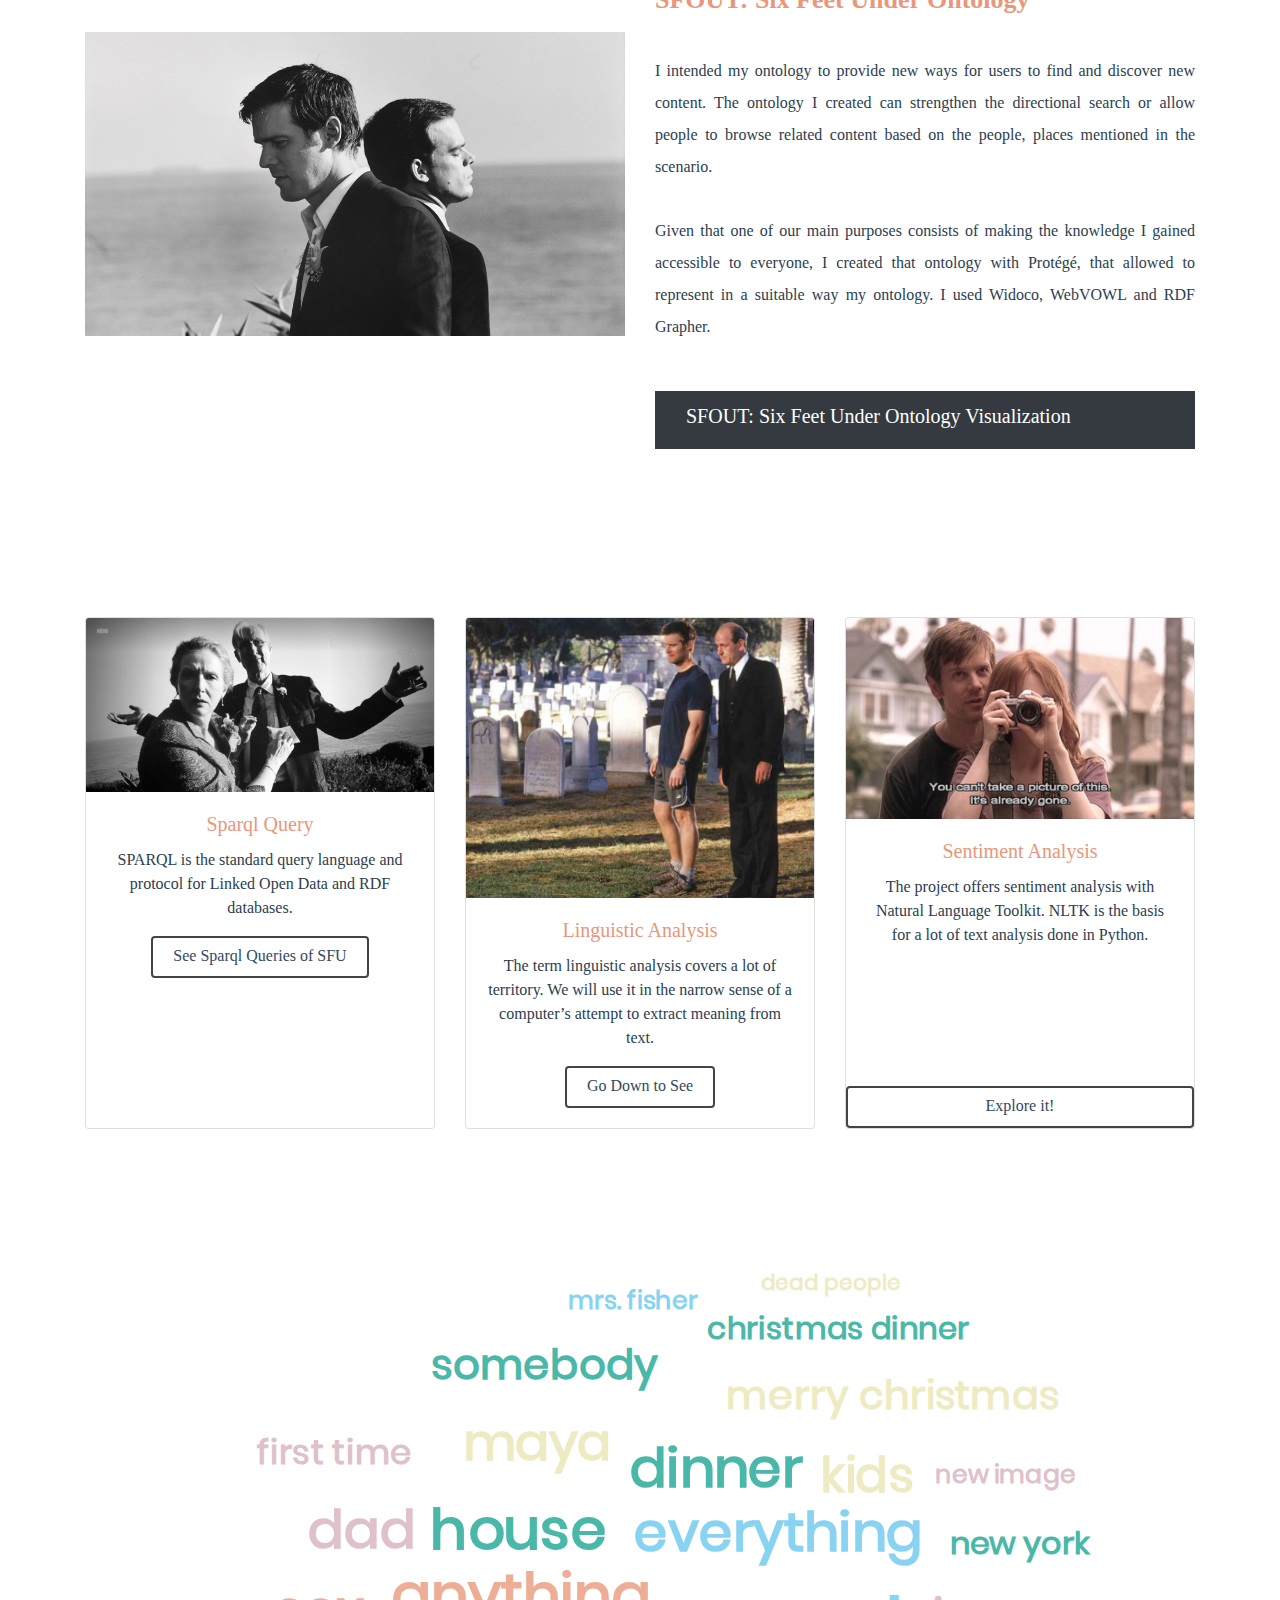
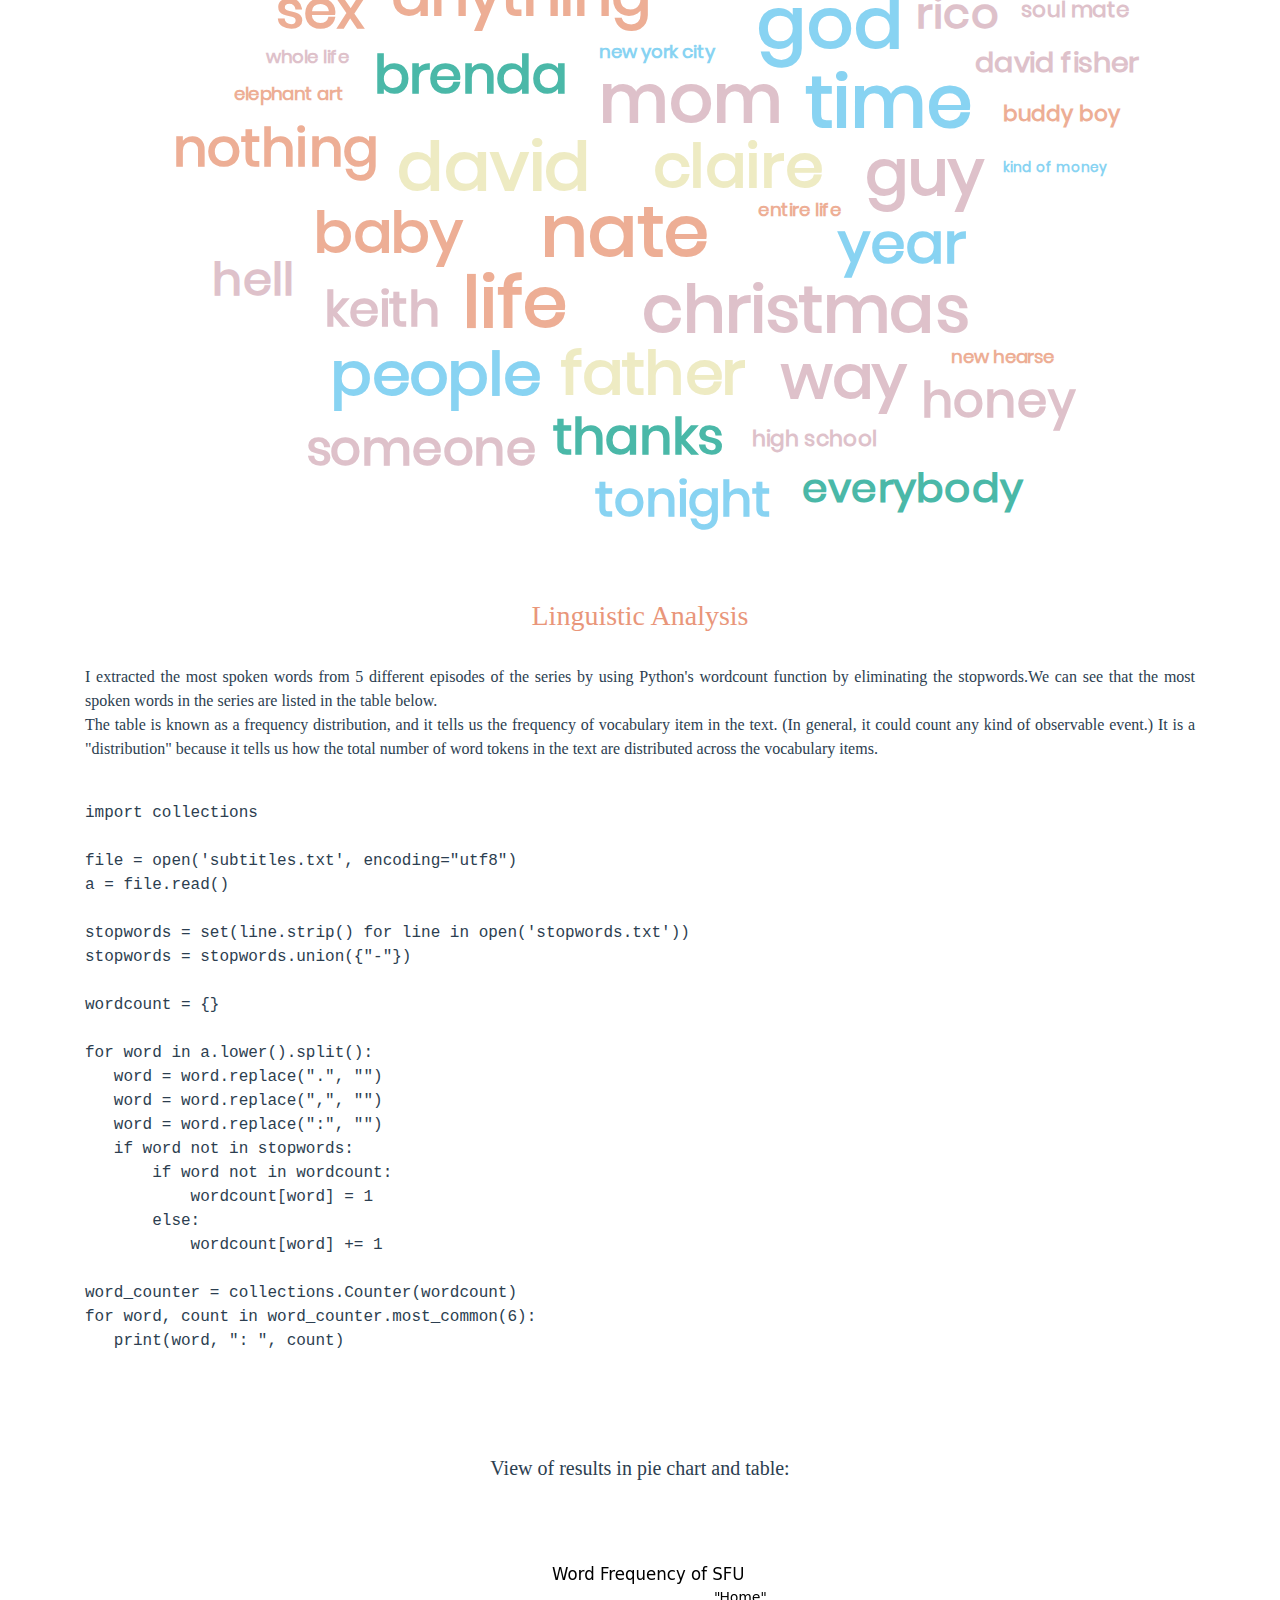
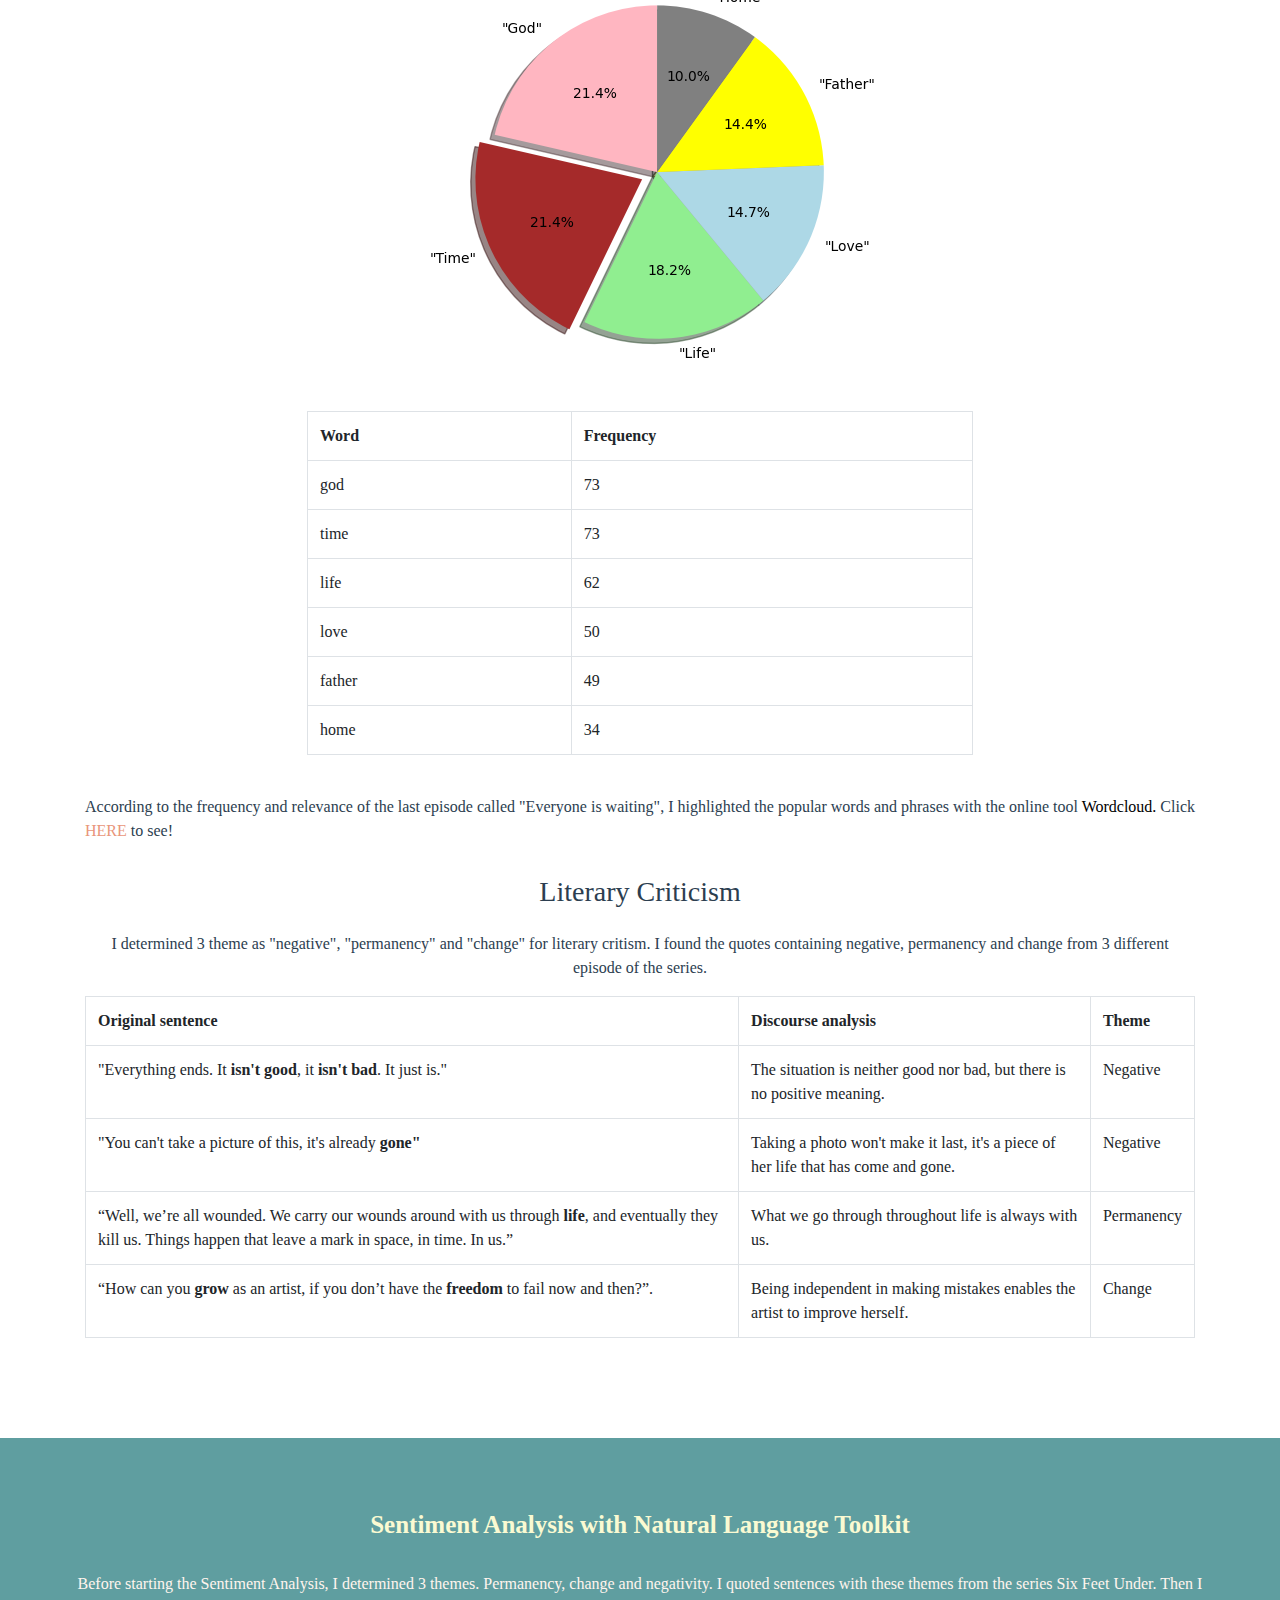
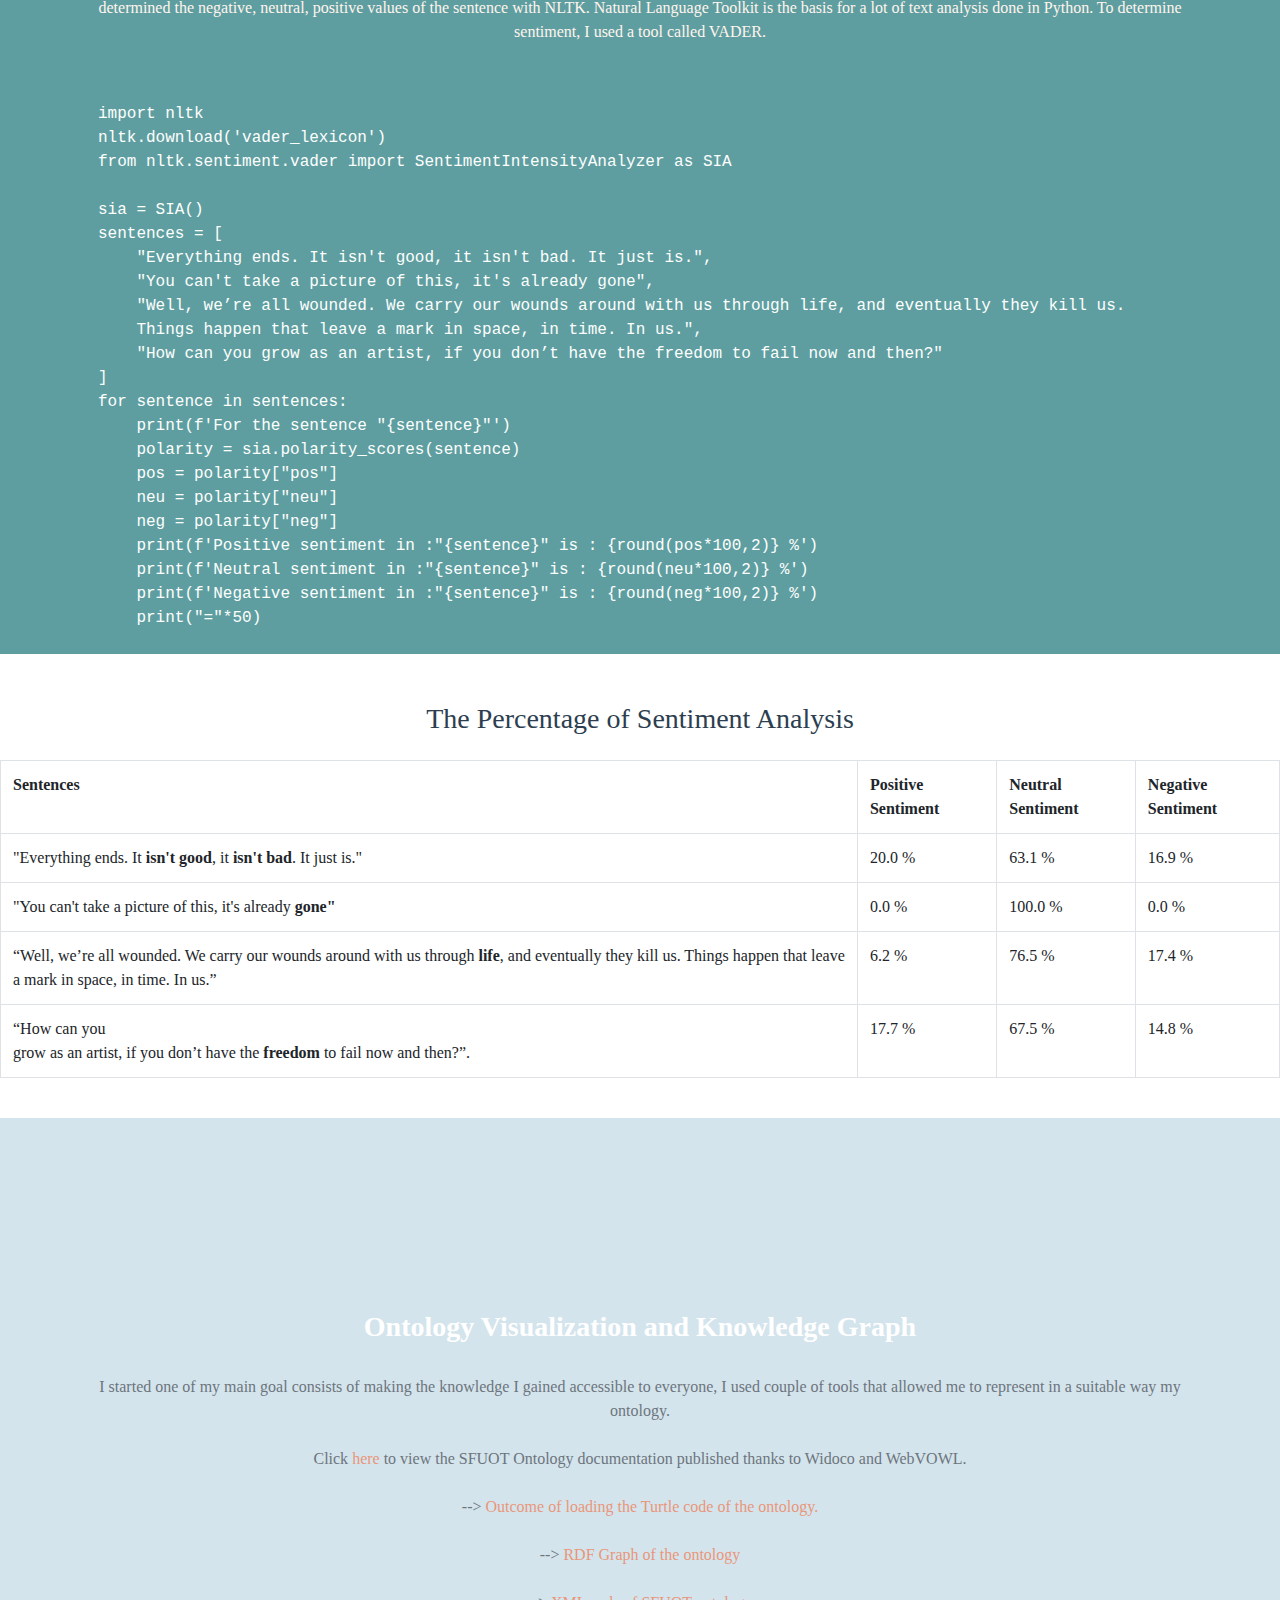
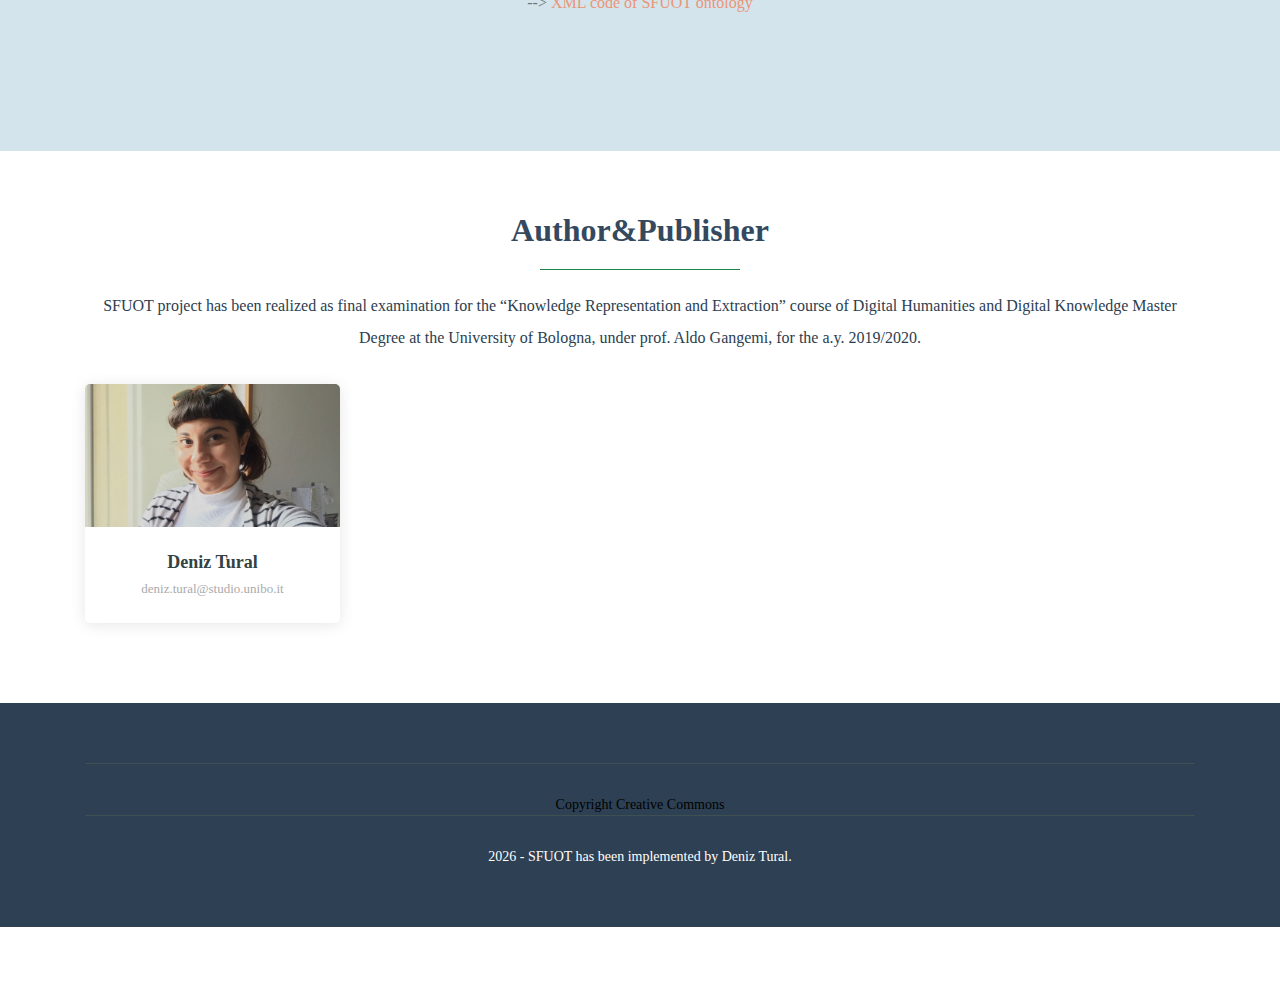
==== commit 58a2c3f0: "Update index.html" ====
--- a/index.html
+++ b/index.html
@@ -454,7 +454,7 @@
 	<div class="copyright">
         <script>
           document.write(new Date().getFullYear())
-        </script> SFUOT has been implemented by Deniz Tural.
+        </script> - SFUOT has been implemented by Deniz Tural.
       </div>
     </div>
   </footer><!-- End Footer -->
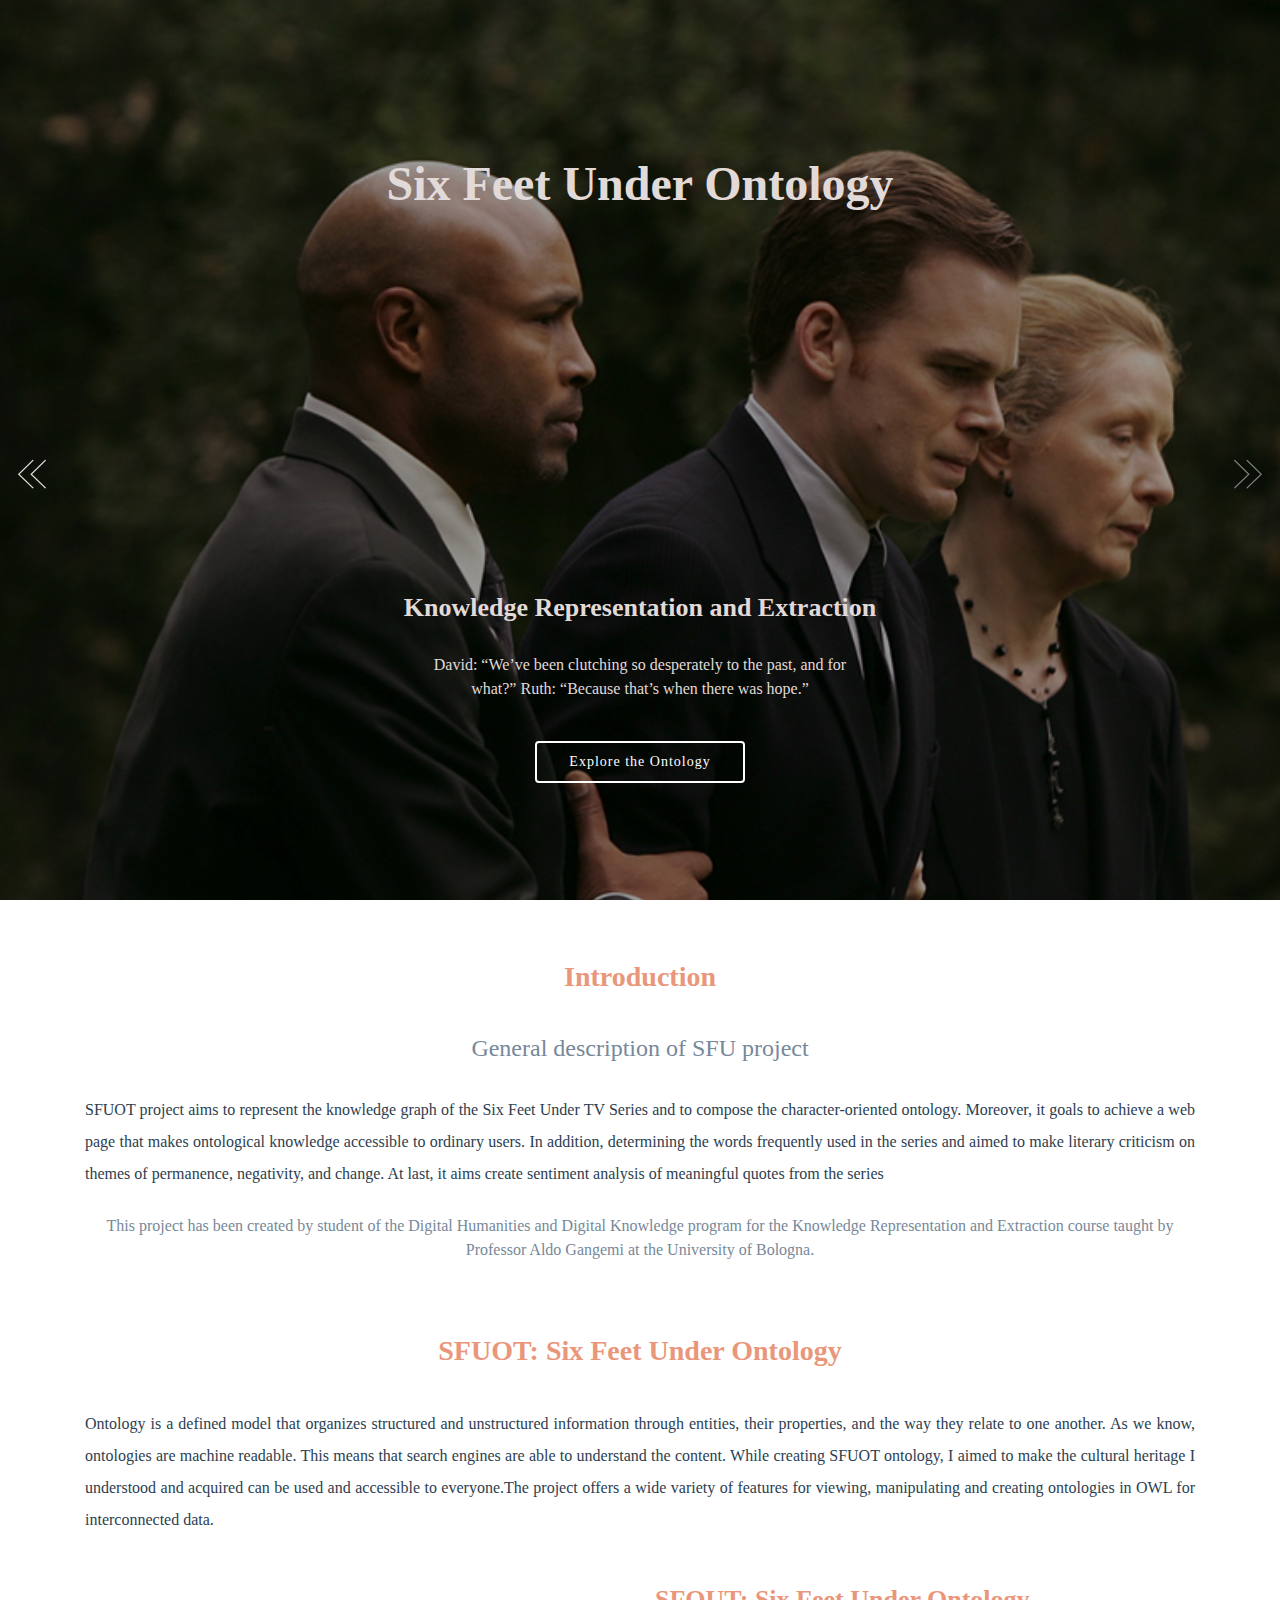
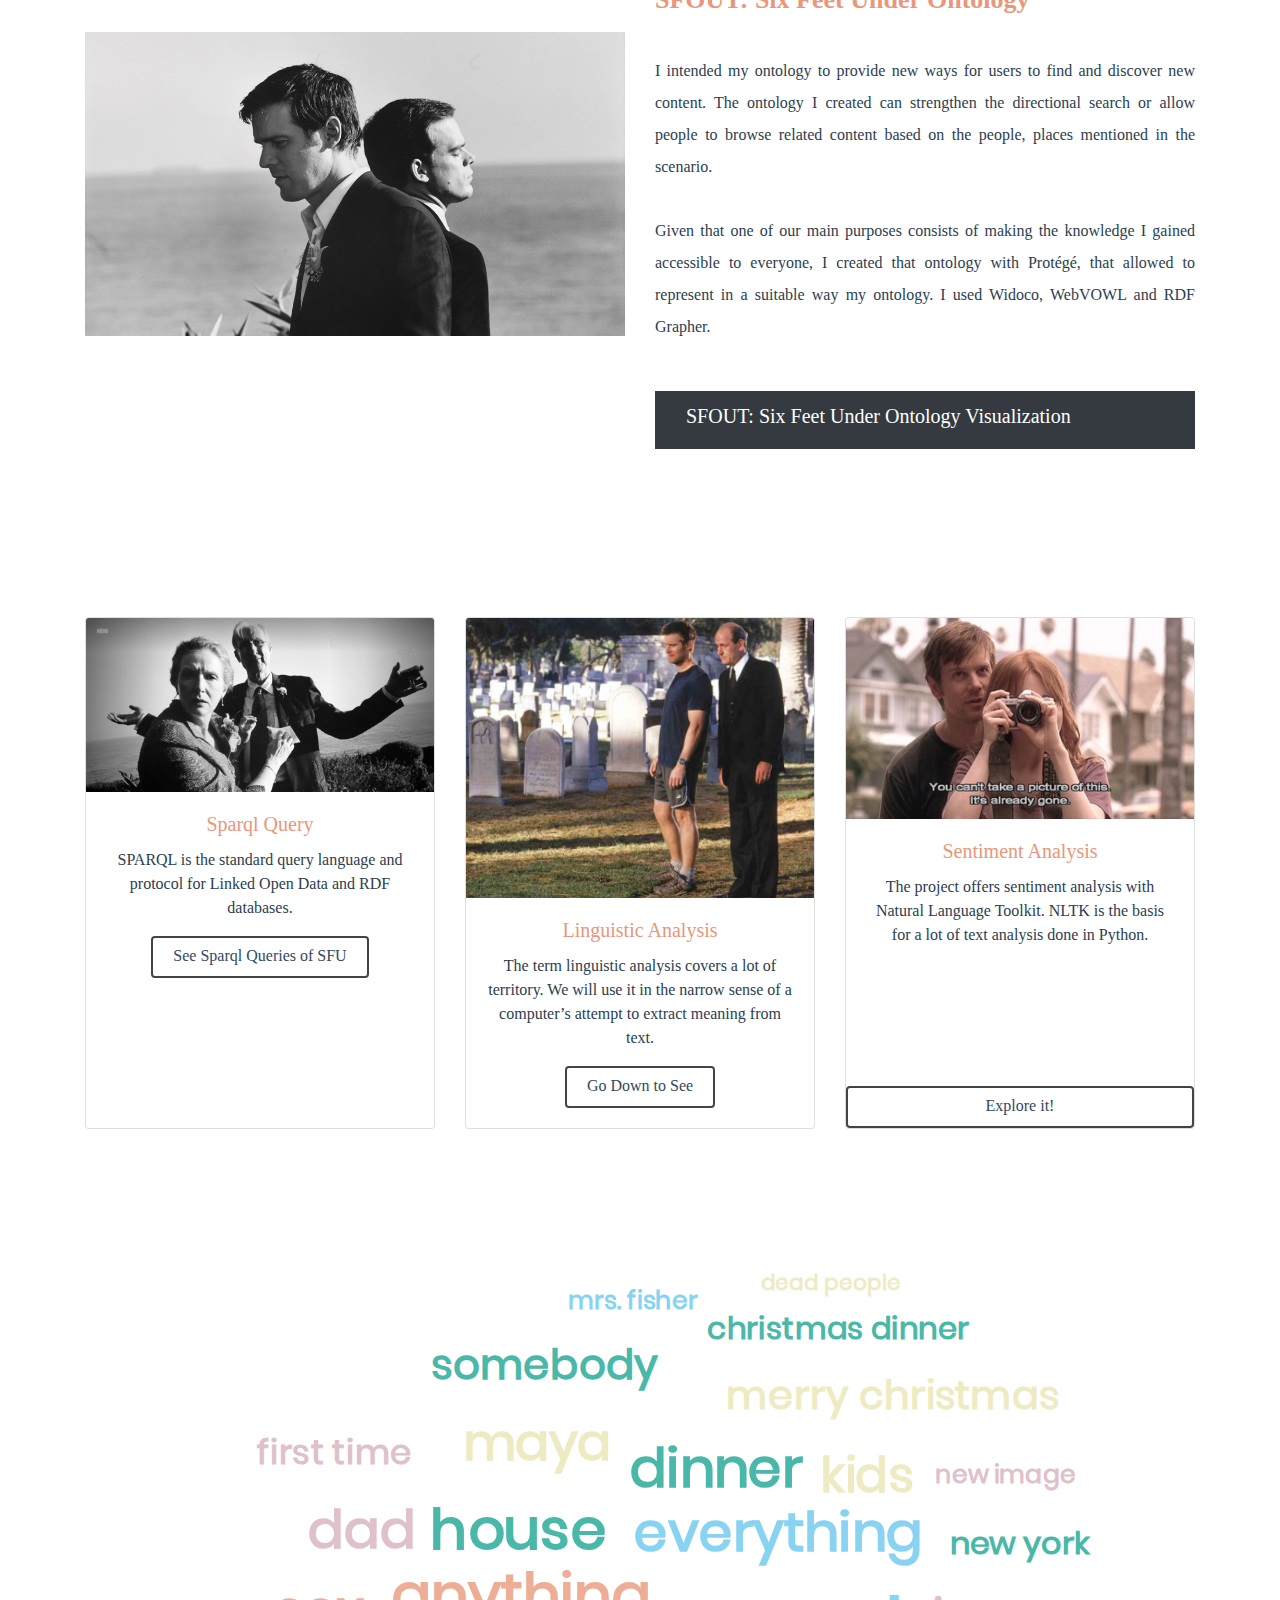
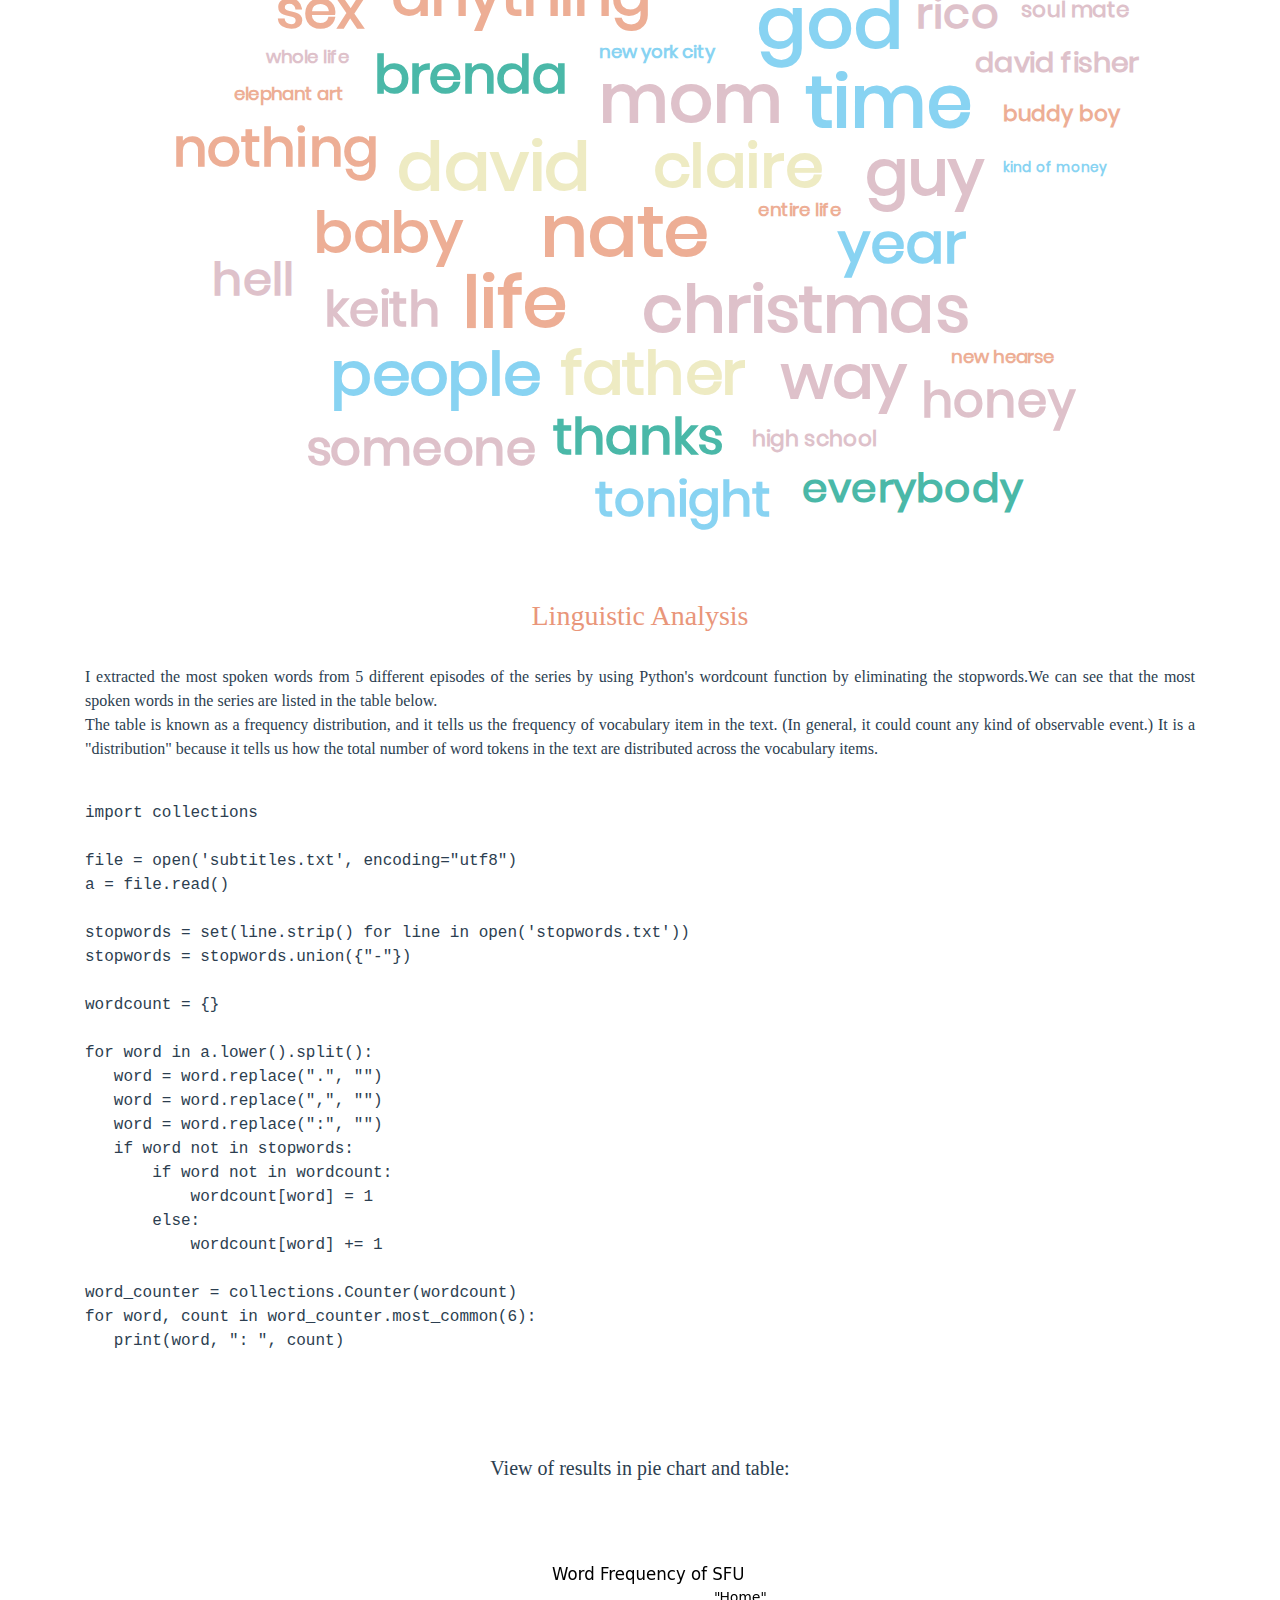
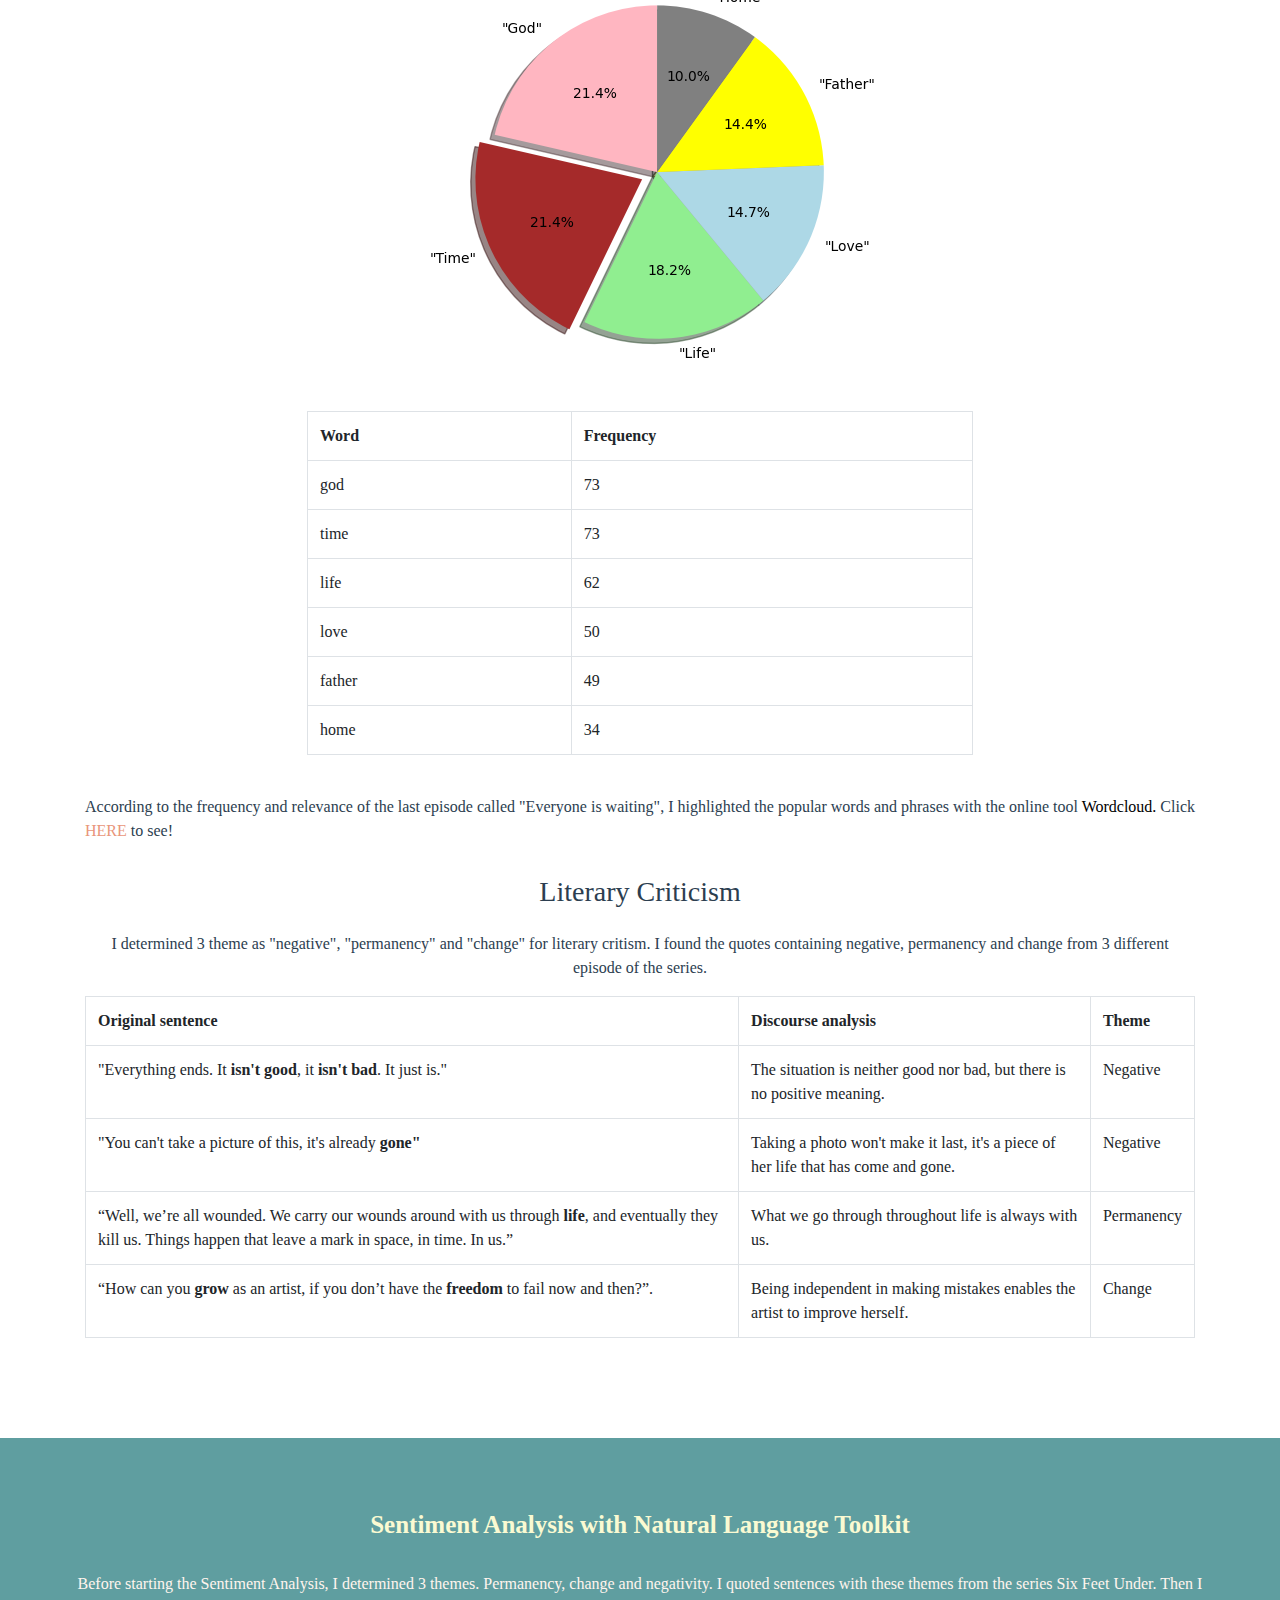
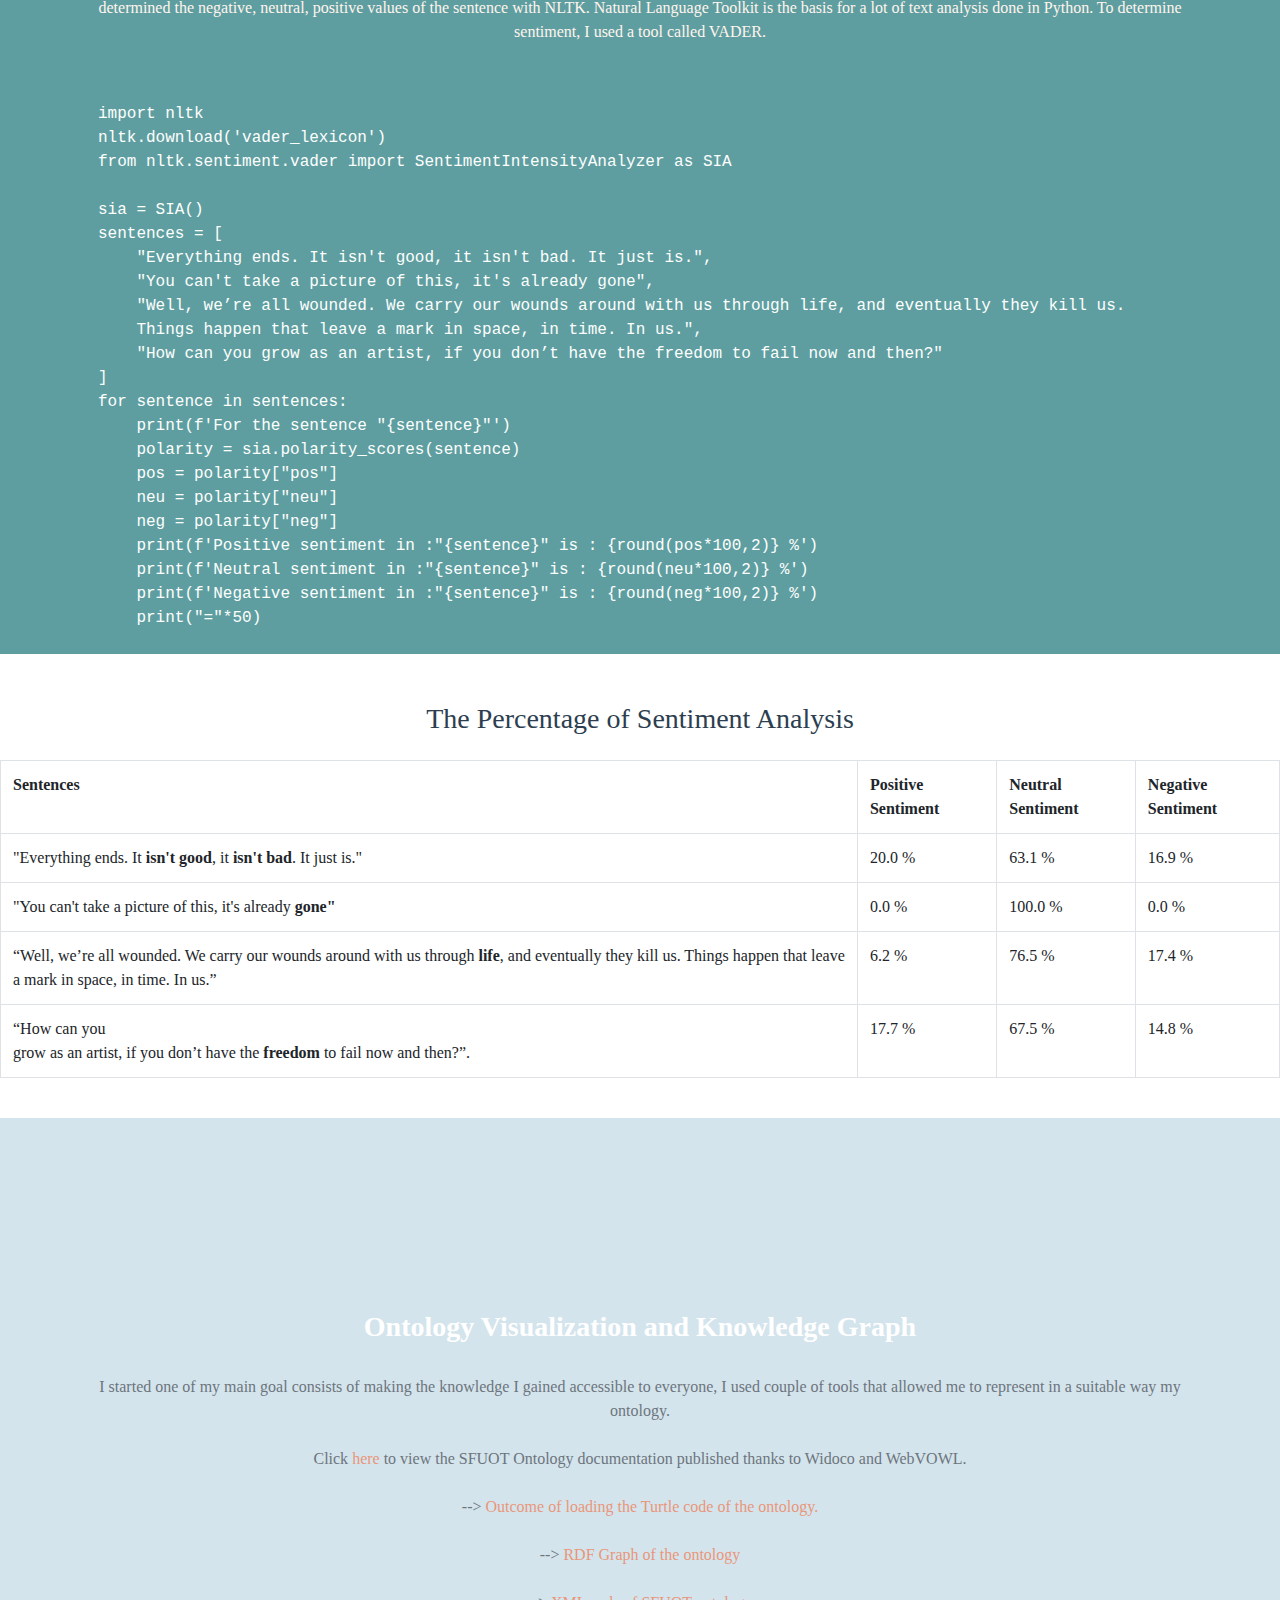
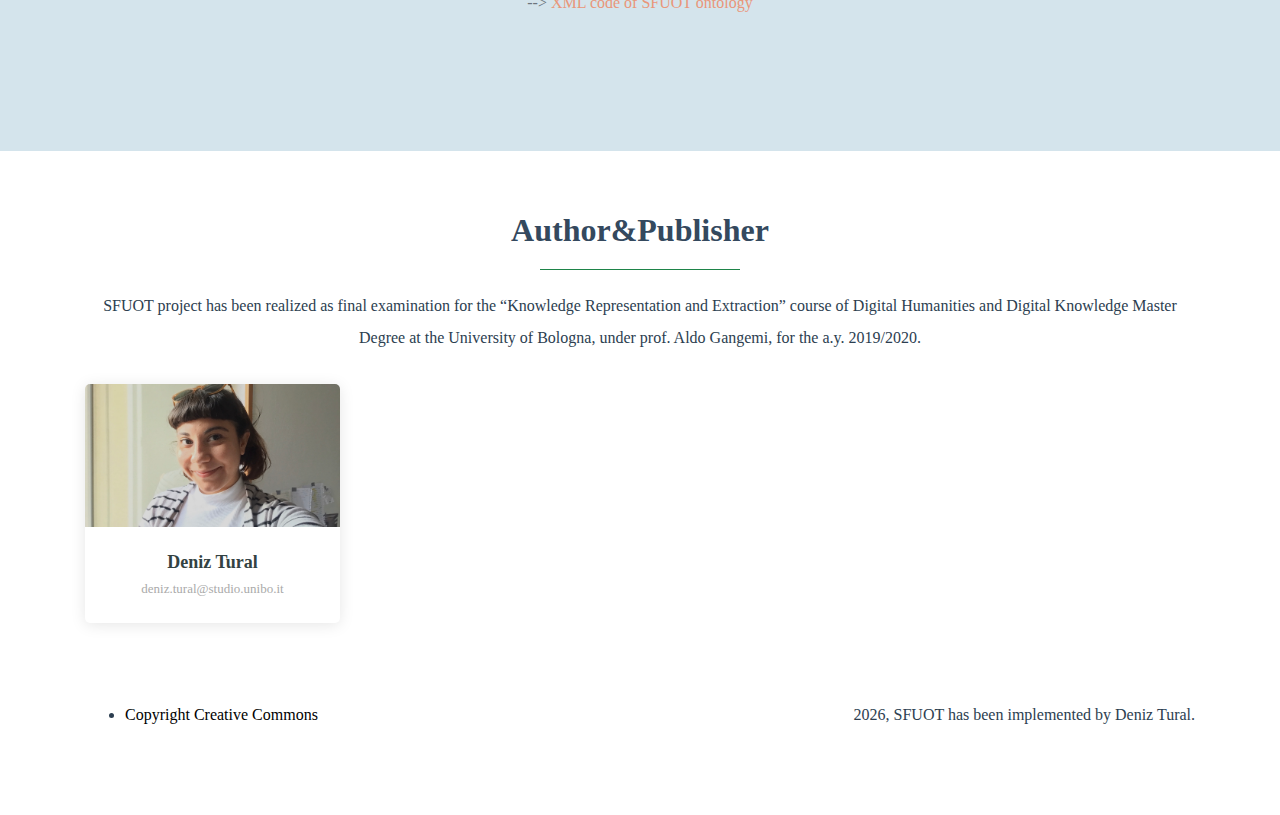
==== commit b2f698f0: "Update index.html" ====
--- a/index.html
+++ b/index.html
@@ -441,23 +441,24 @@
   </main><!-- End #main -->
 
   <!-- ======= Footer ======= -->
-  <footer id="footer">
-    <div class="footer-top">
-      <div class="container">
-        <div class="row">
-
-
+  <footer class="footer footer-default">
     <div class="container">
-      <div class="copyright">
-	      <a href="https://creativecommons.org/licenses/by-sa/4.0/">Copyright Creative Commons </a>
-      </div>
-	<div class="copyright">
+      <nav class="float-left">
+        <ul>
+          <li>
+            <a href="https://creativecommons.org/licenses/by-sa/4.0/"> Copyright Creative Commons
+            </a>
+          </li>
+        </ul>
+      </nav>
+      <div class="copyright float-right">
         <script>
           document.write(new Date().getFullYear())
-        </script> - SFUOT has been implemented by Deniz Tural.
+        </script>, SFUOT has been implemented by Deniz Tural.
       </div>
     </div>
-  </footer><!-- End Footer -->
+  </footer>
+	      <!-- End Footer -->
 
   <a href="#" class="back-to-top"><i class="icofont-simple-up"></i></a>
 
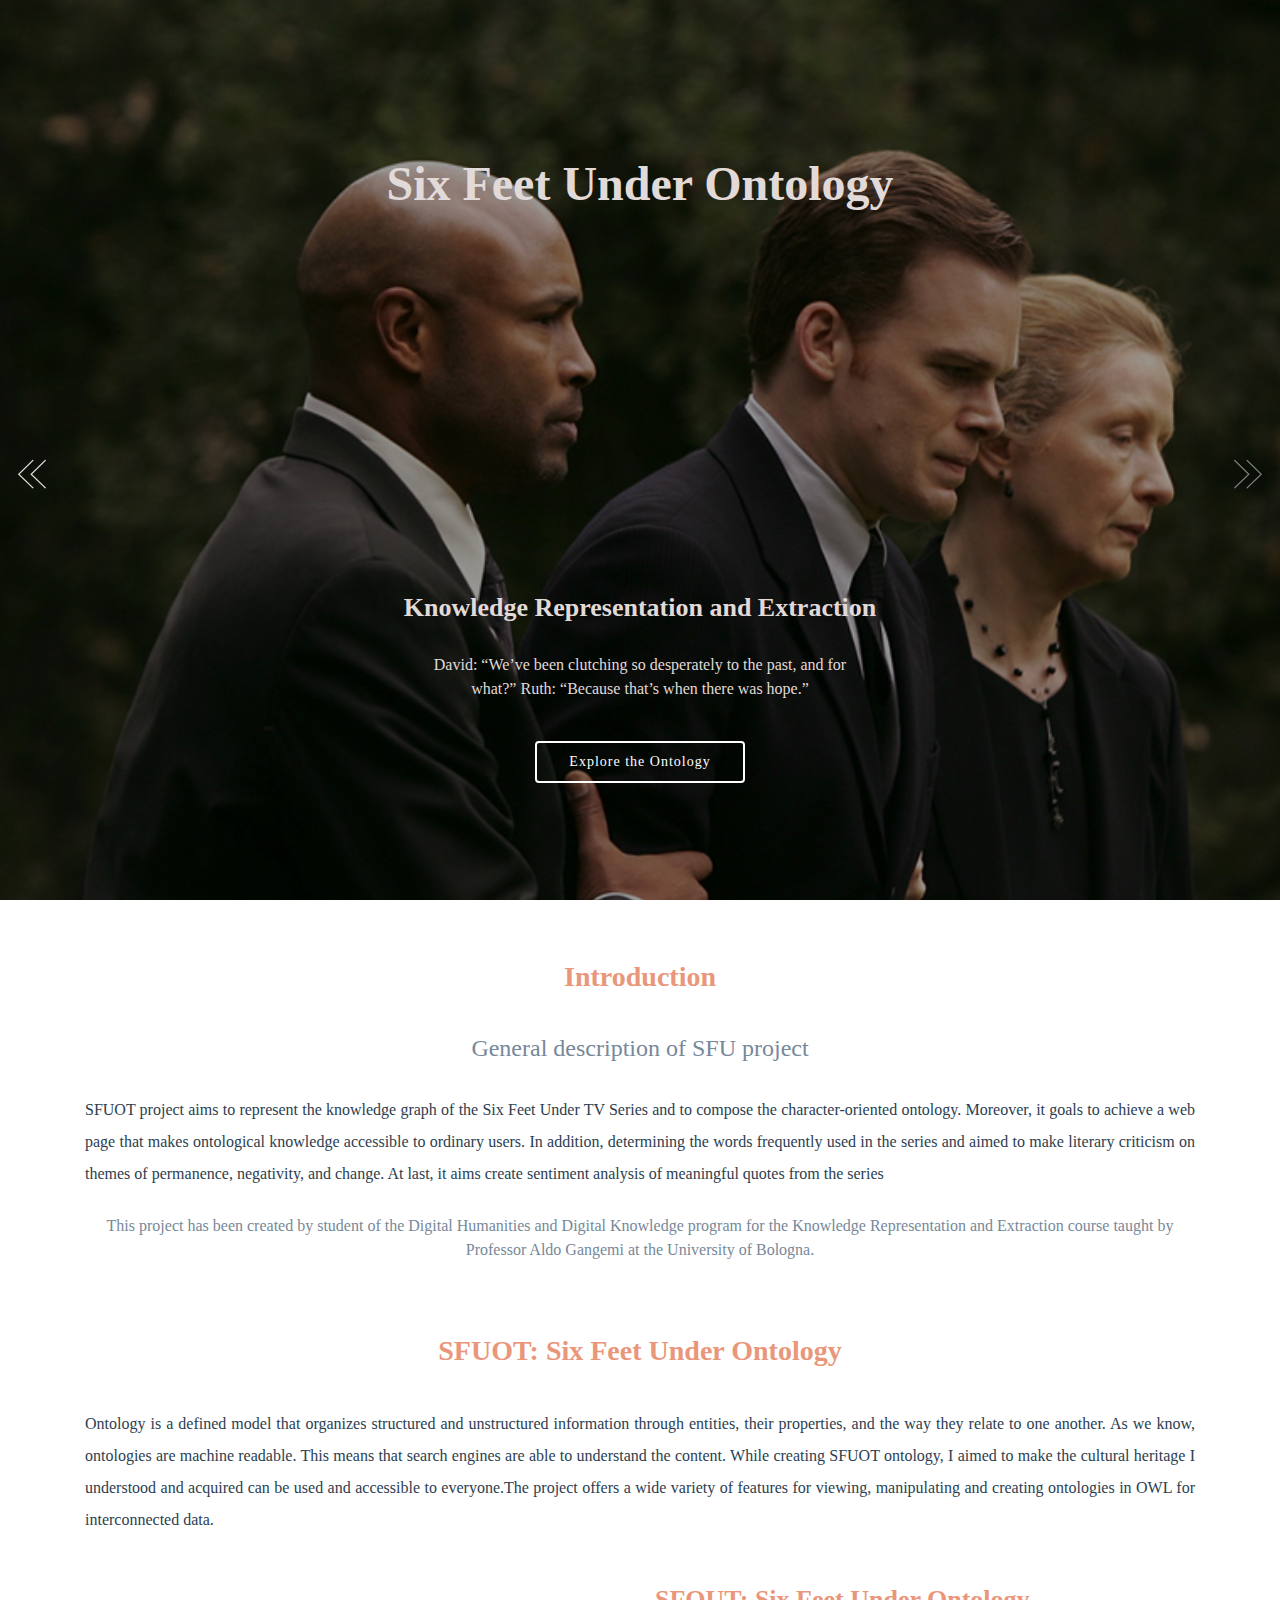
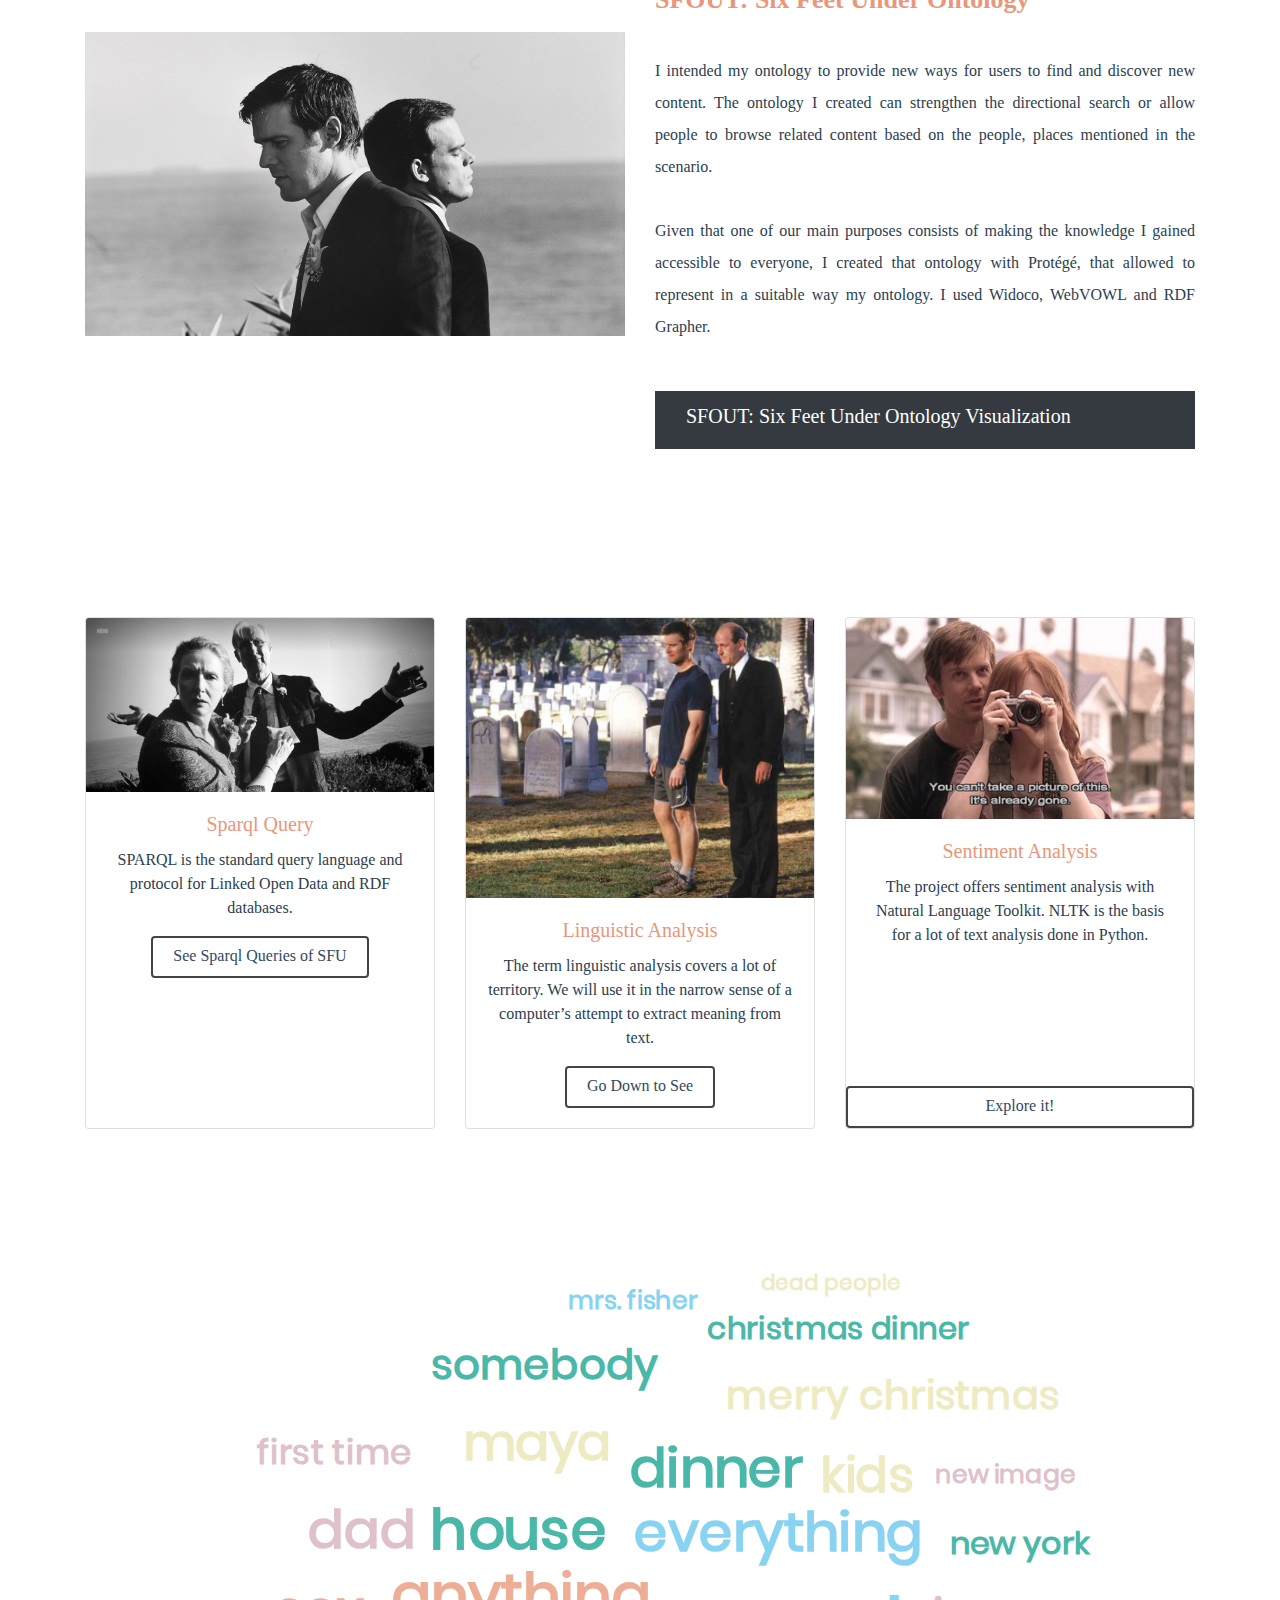
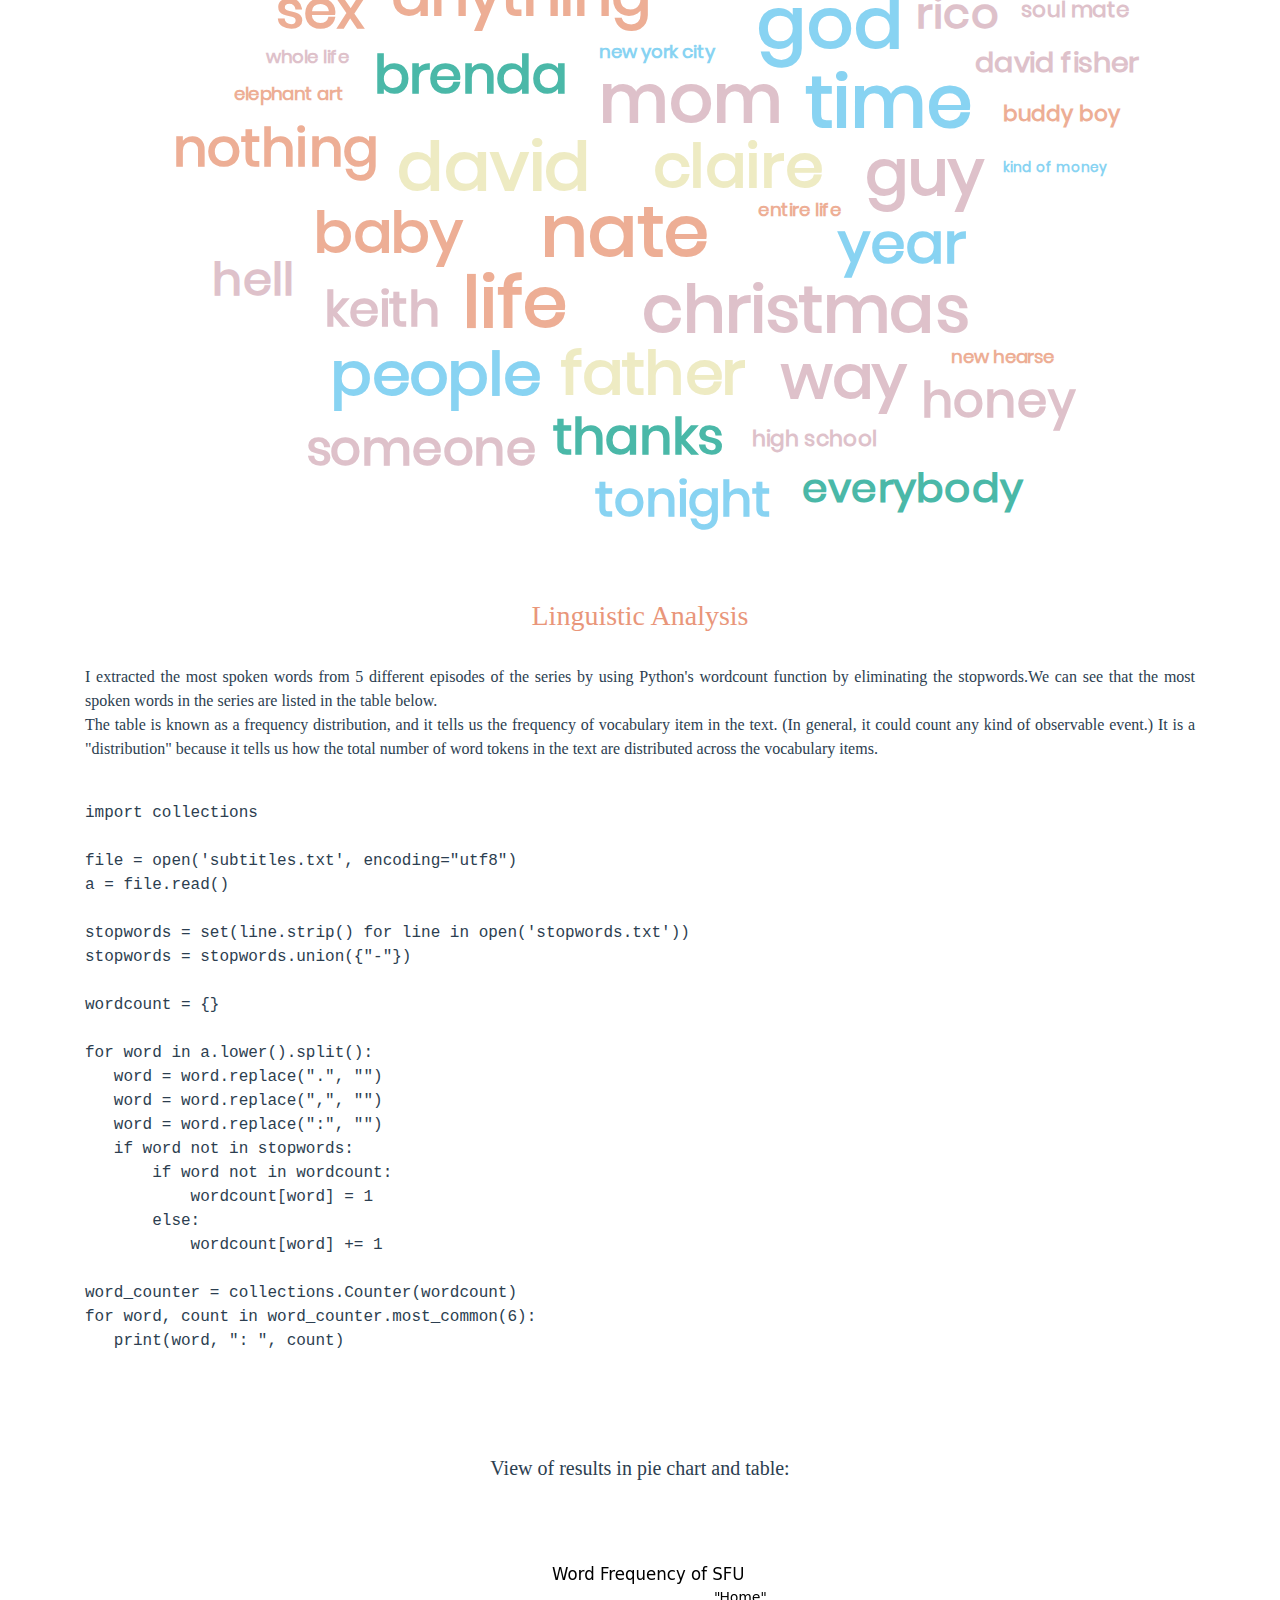
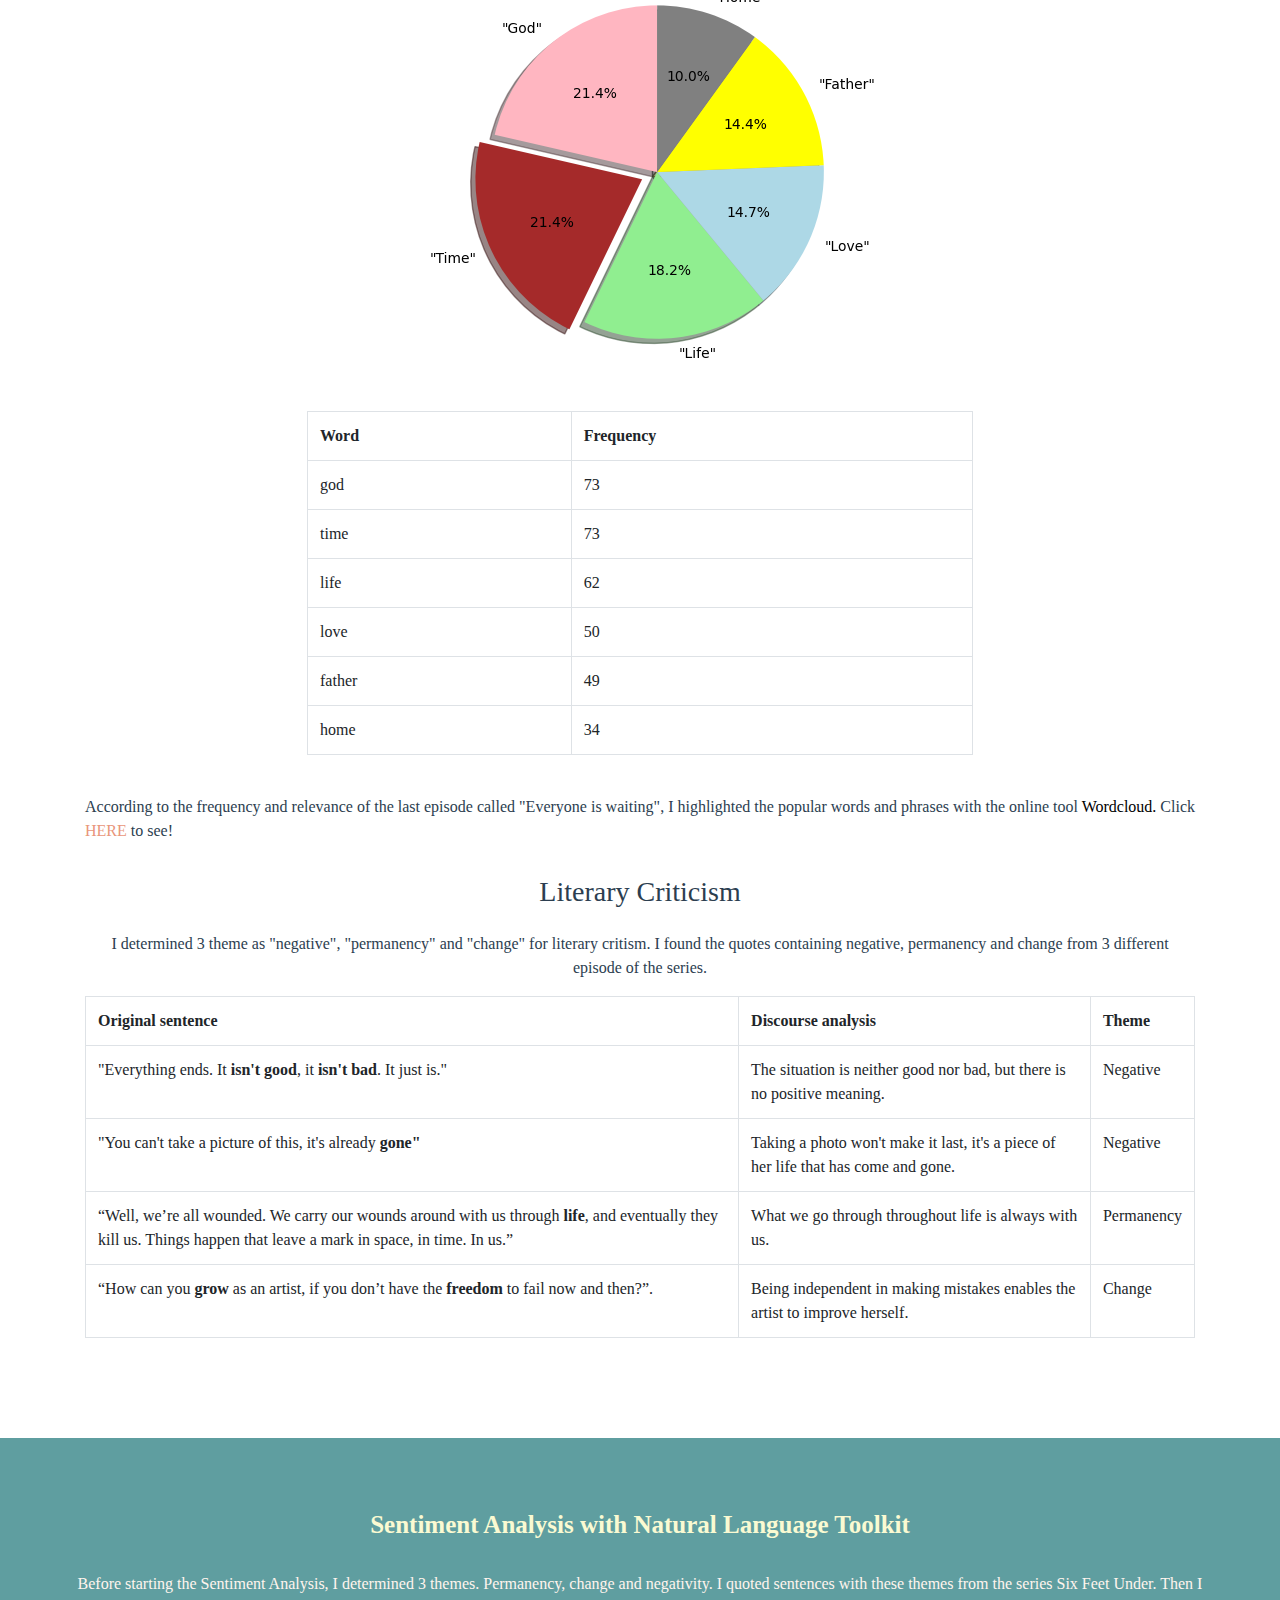
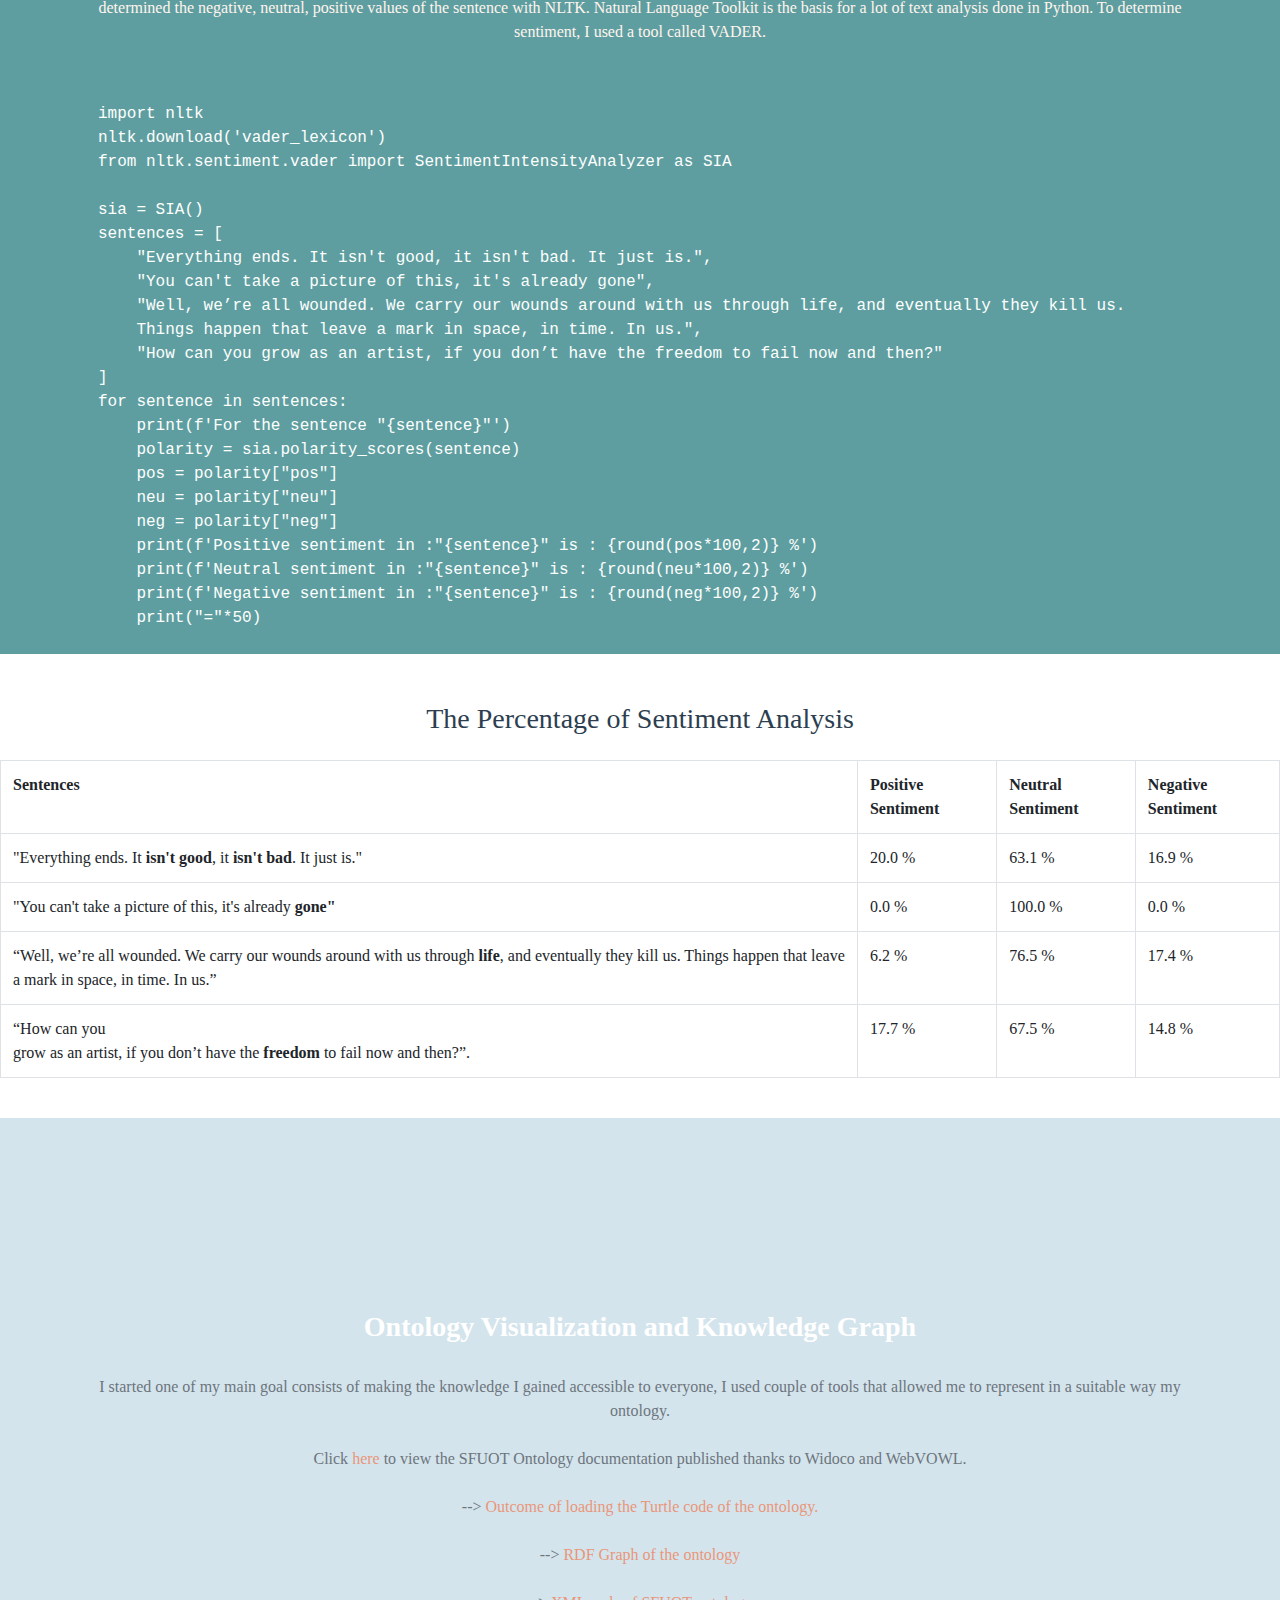
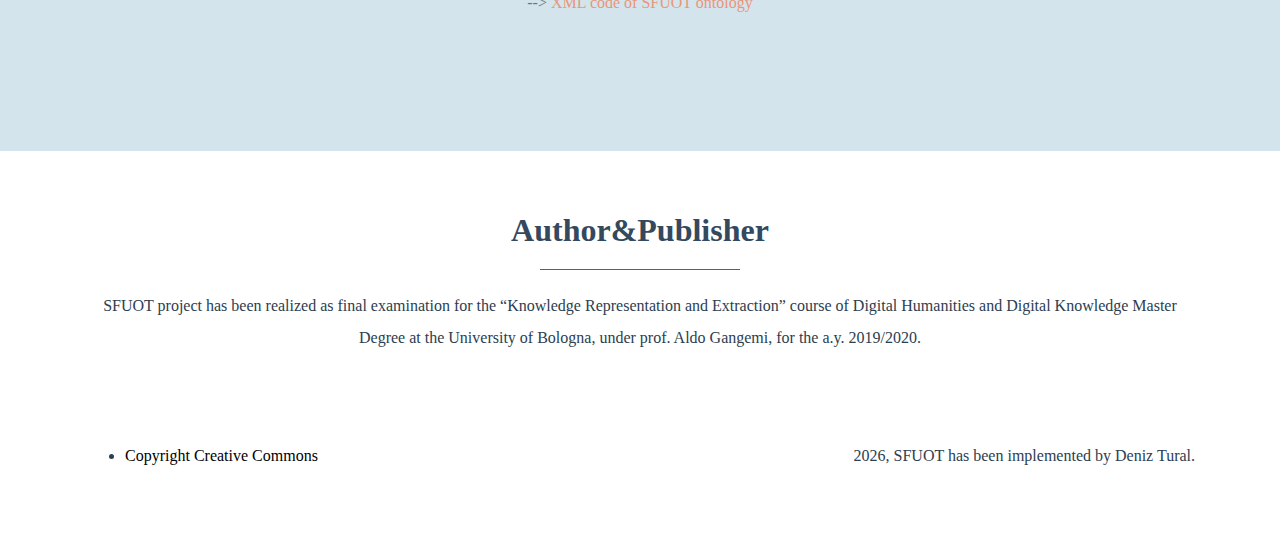
==== commit a6535b67: "Update index.html" ====
--- a/index.html
+++ b/index.html
@@ -416,24 +416,6 @@
           <h2>Author&Publisher</h2>
           <p>SFUOT project has been realized as final examination for the “Knowledge Representation and Extraction” course of Digital Humanities and Digital Knowledge Master Degree at the University of Bologna, under prof. Aldo Gangemi, for the a.y. 2019/2020.</p>
         </div>
-
-        <div class="row">
-
-          <div class="col-lg-3 col-md-6 d-flex align-items-stretch">
-            <div class="member">
-              <div class="member-img">
-                <div style="center"><img src="assets/img/team-1.jpg" class="img-fluid" alt="">
-              </div>
-              <div class="member-info">
-                <h4>Deniz Tural</h4>
-                <span>deniz.tural@studio.unibo.it</span>
-              </div>
-            </div>
-          </div>
-
-
-        </div>
-
       </div>
     </section><!-- End Team Section -->
 
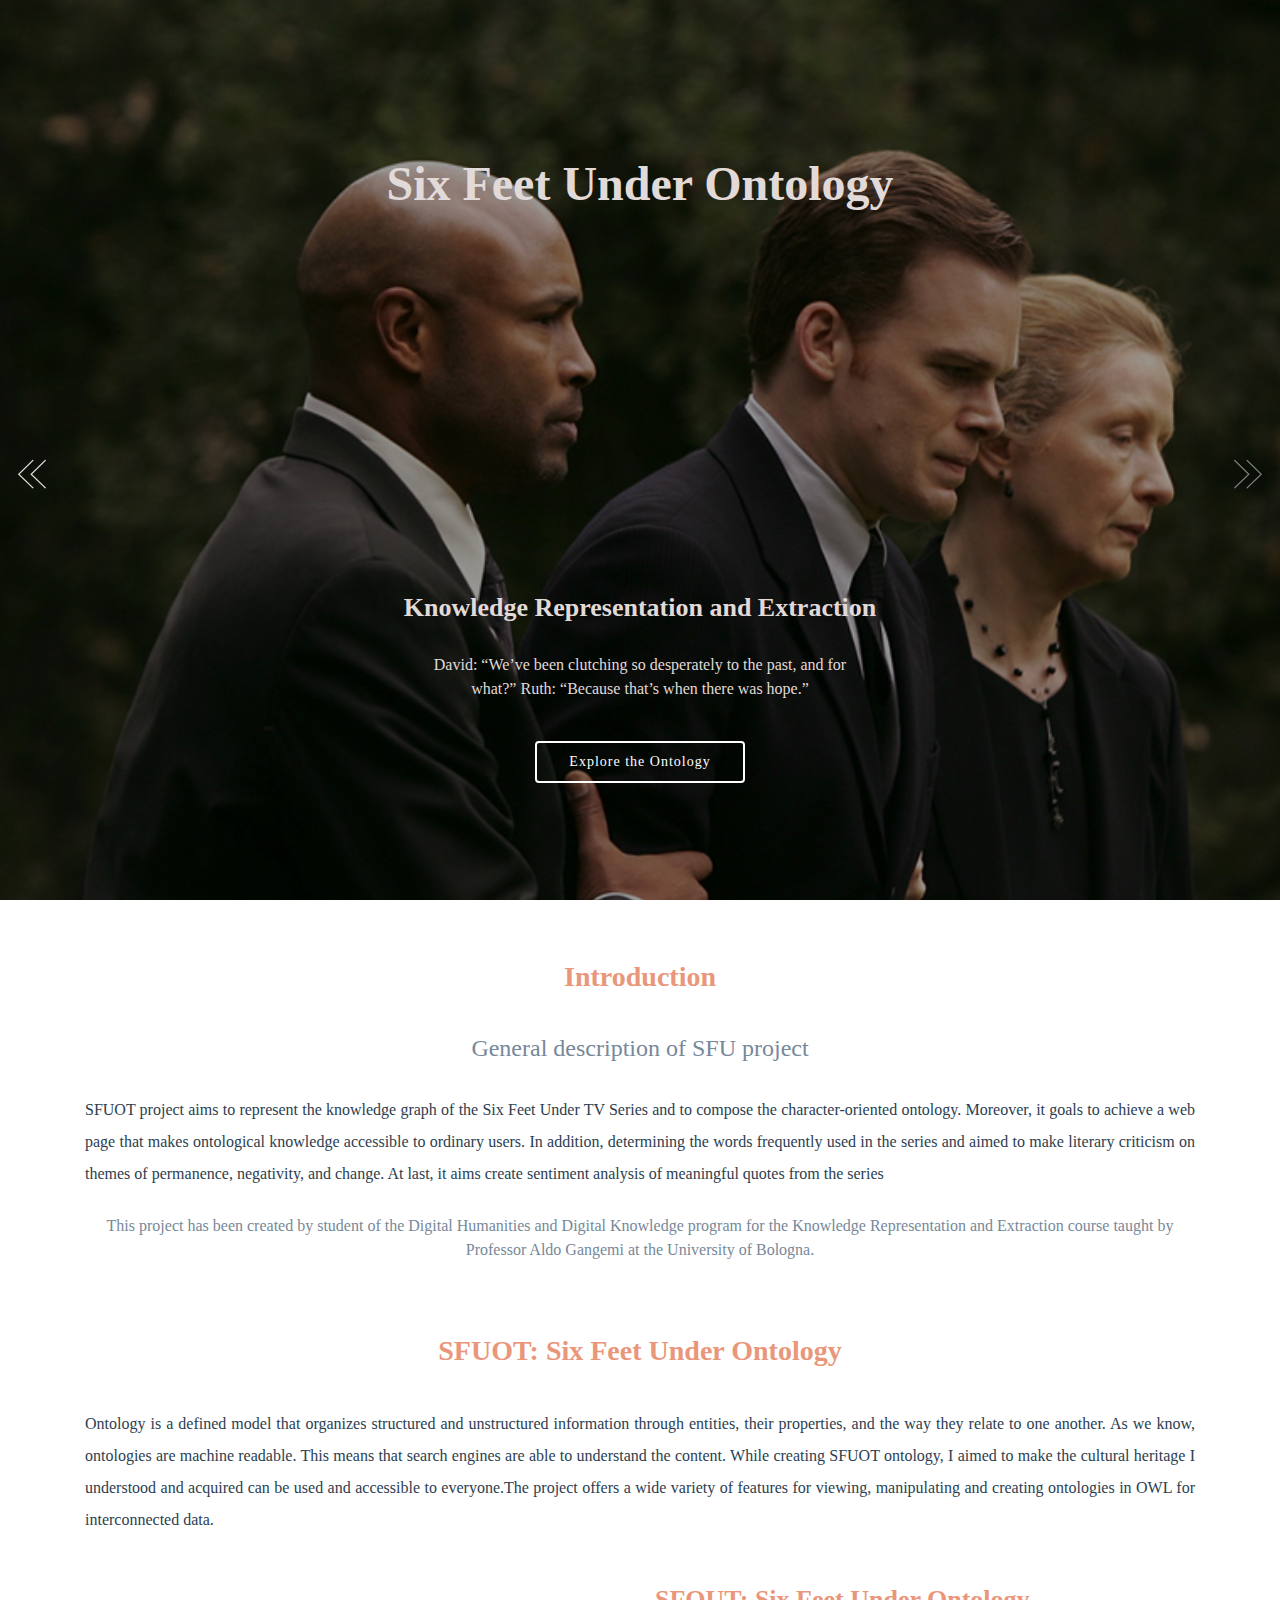
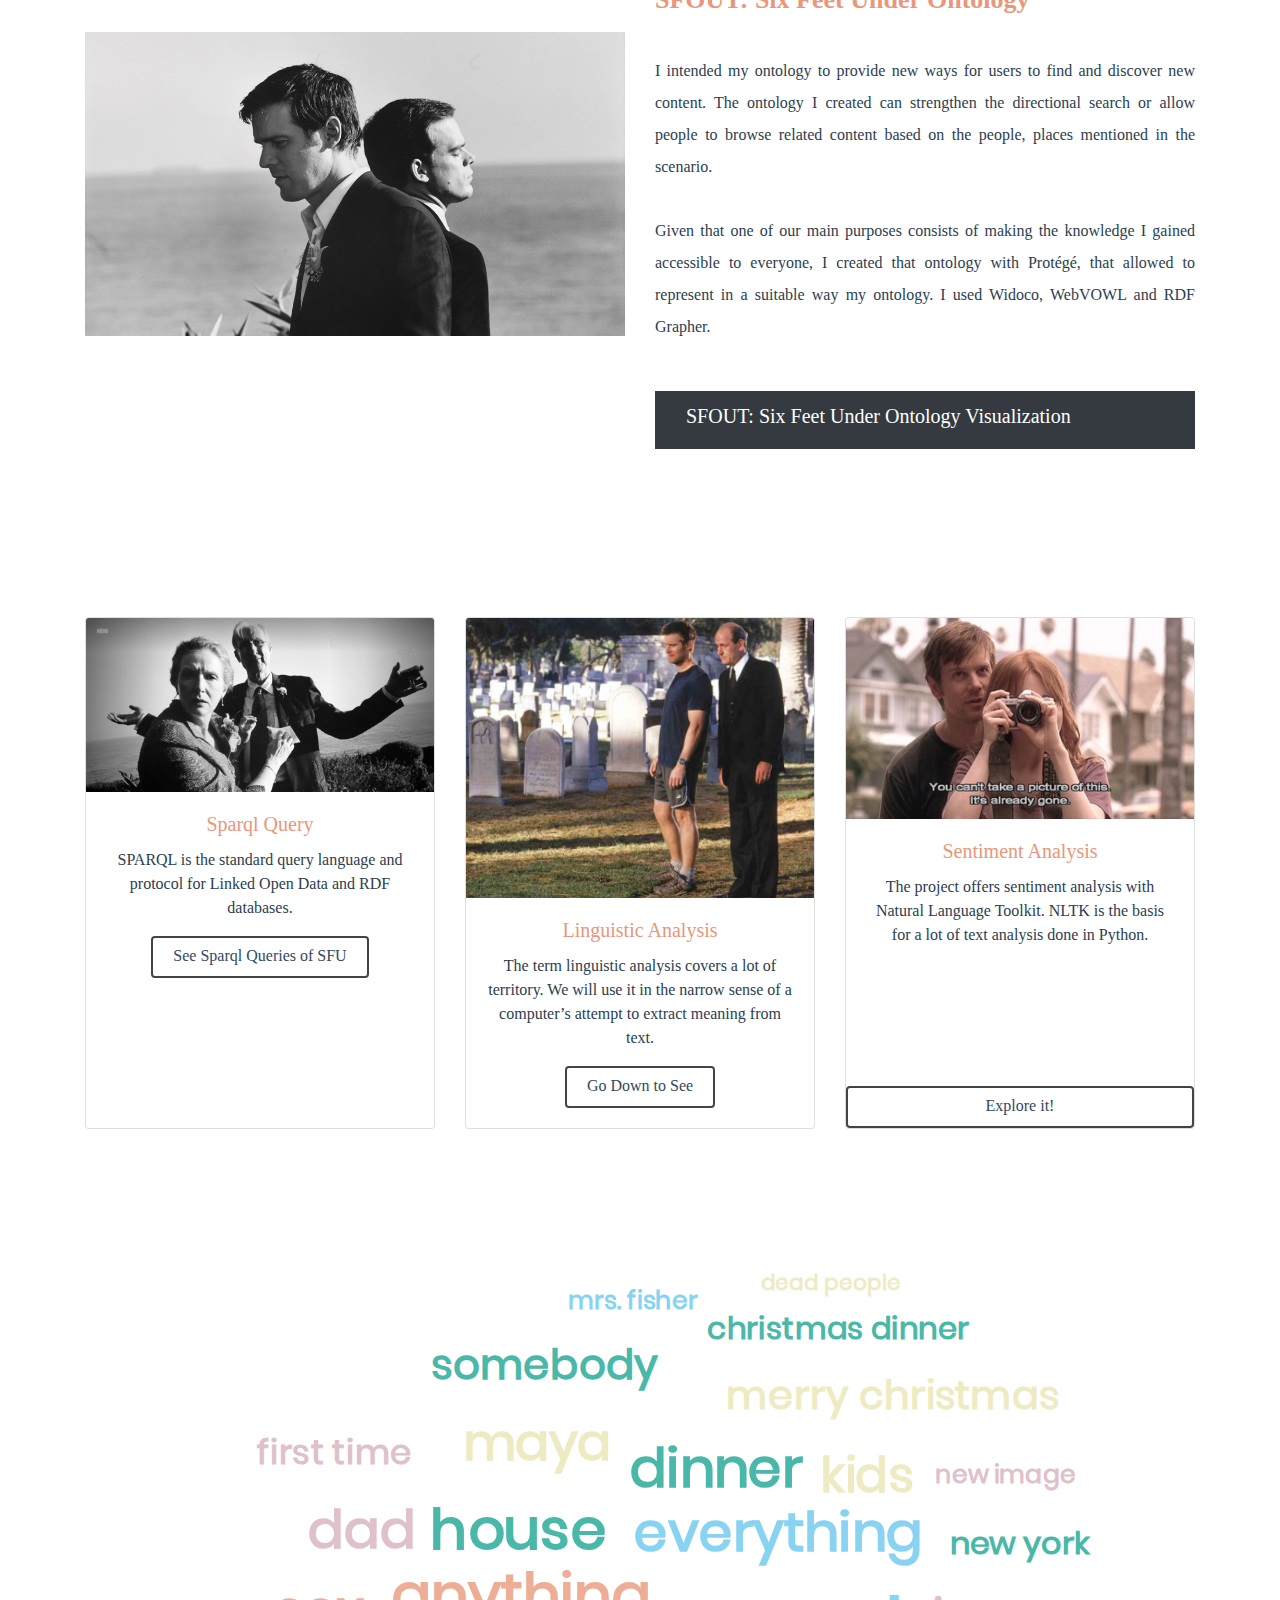
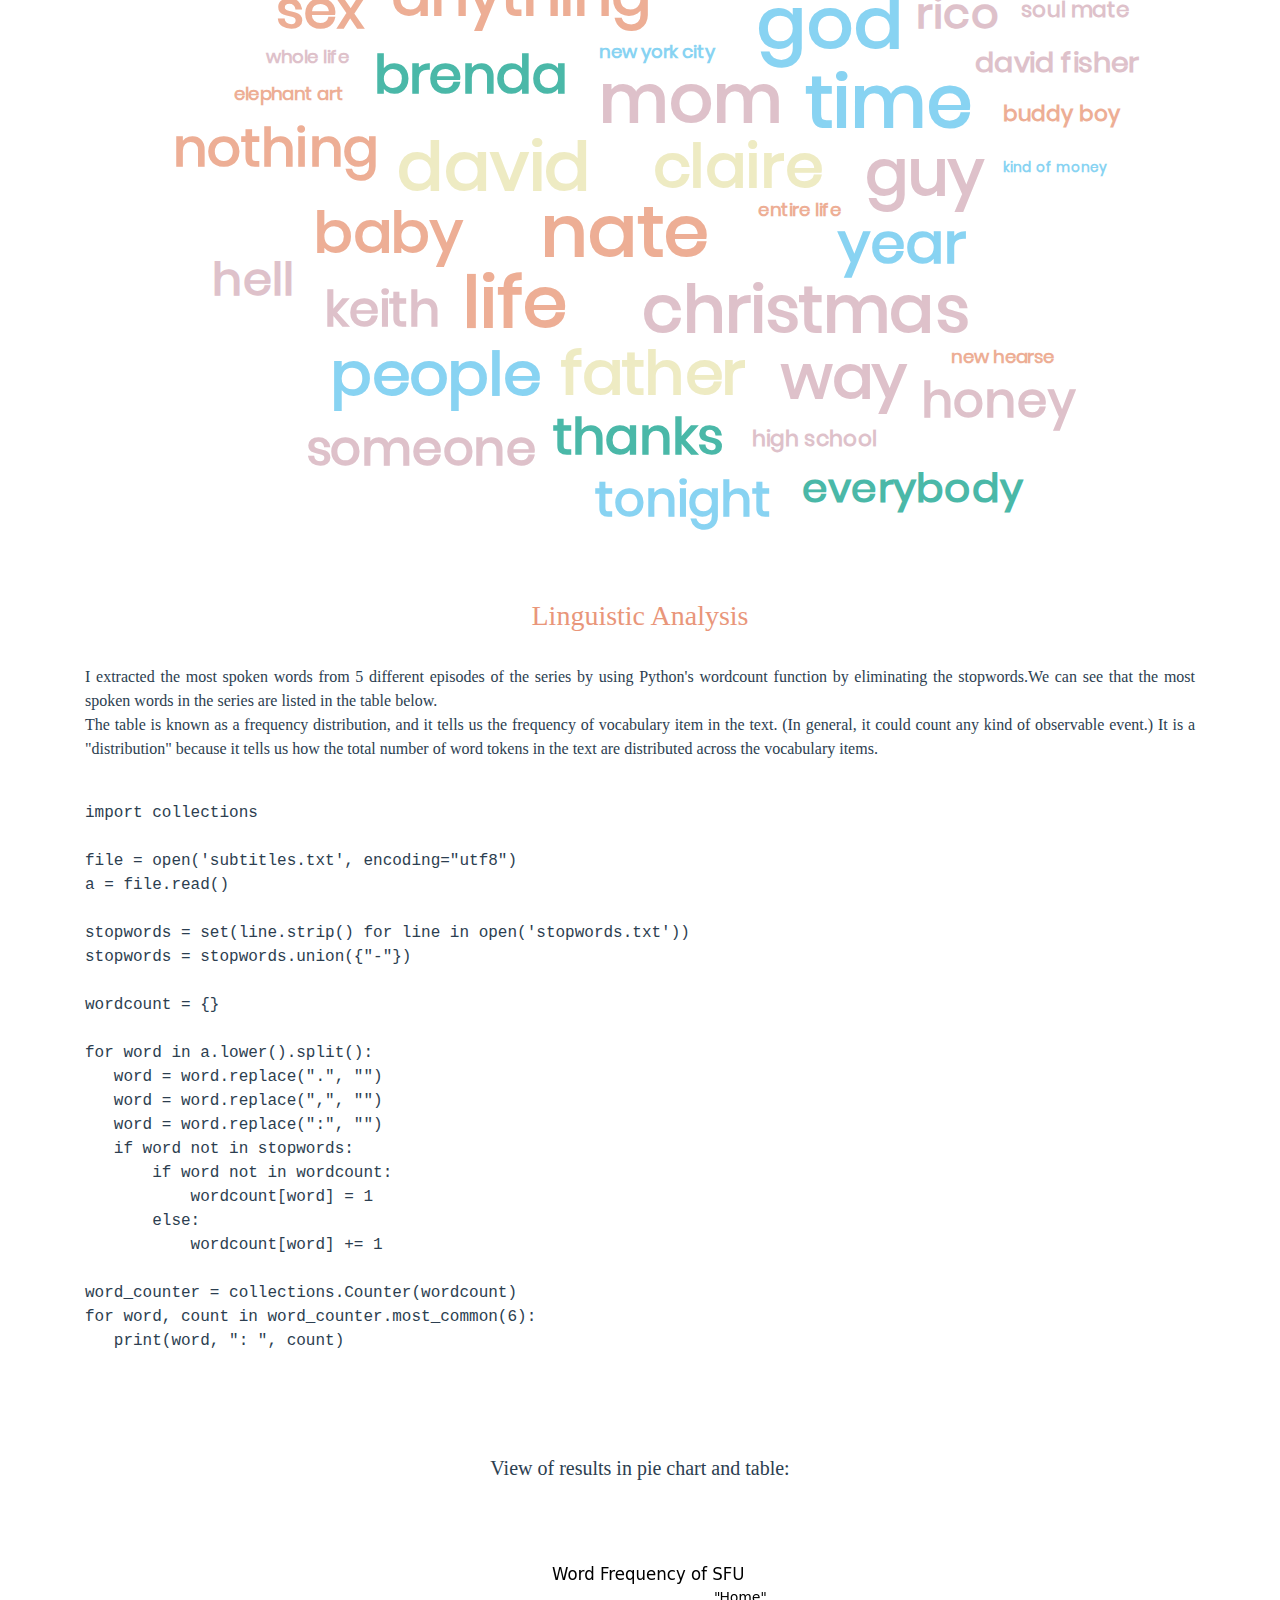
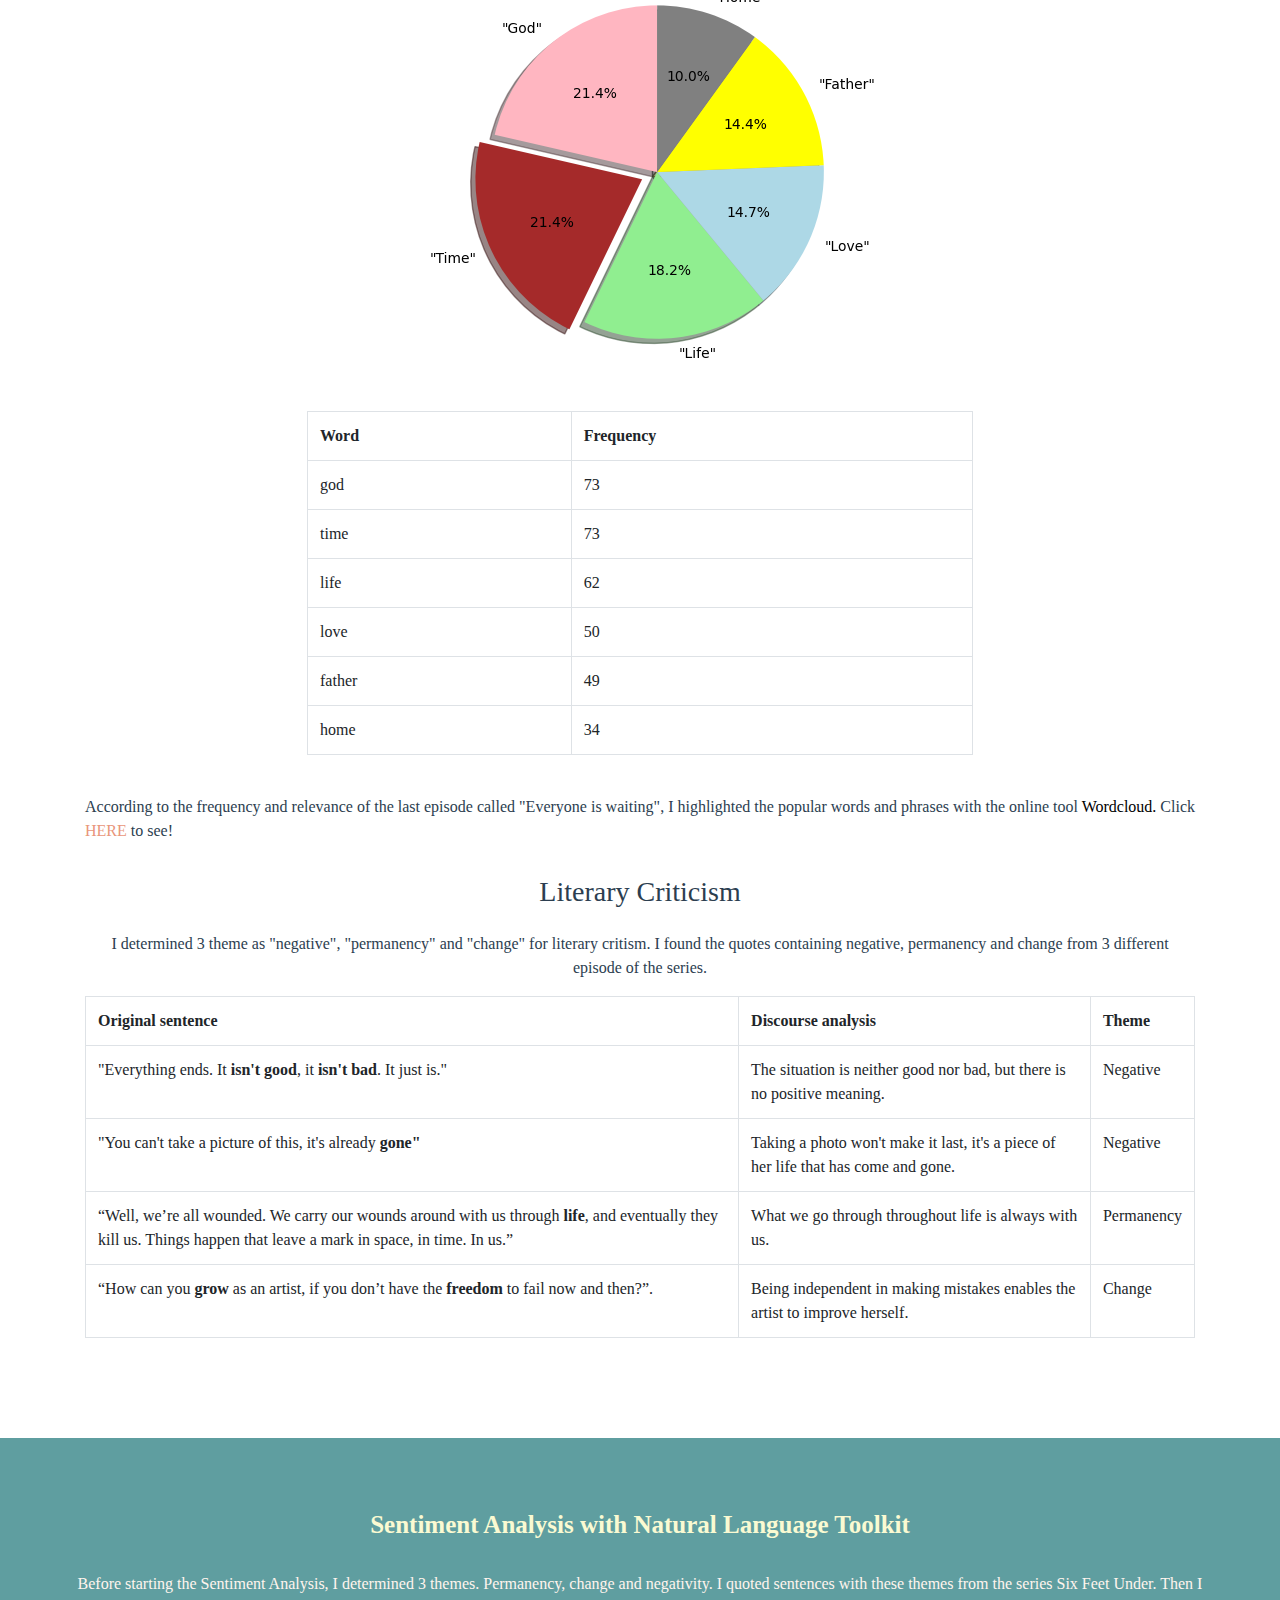
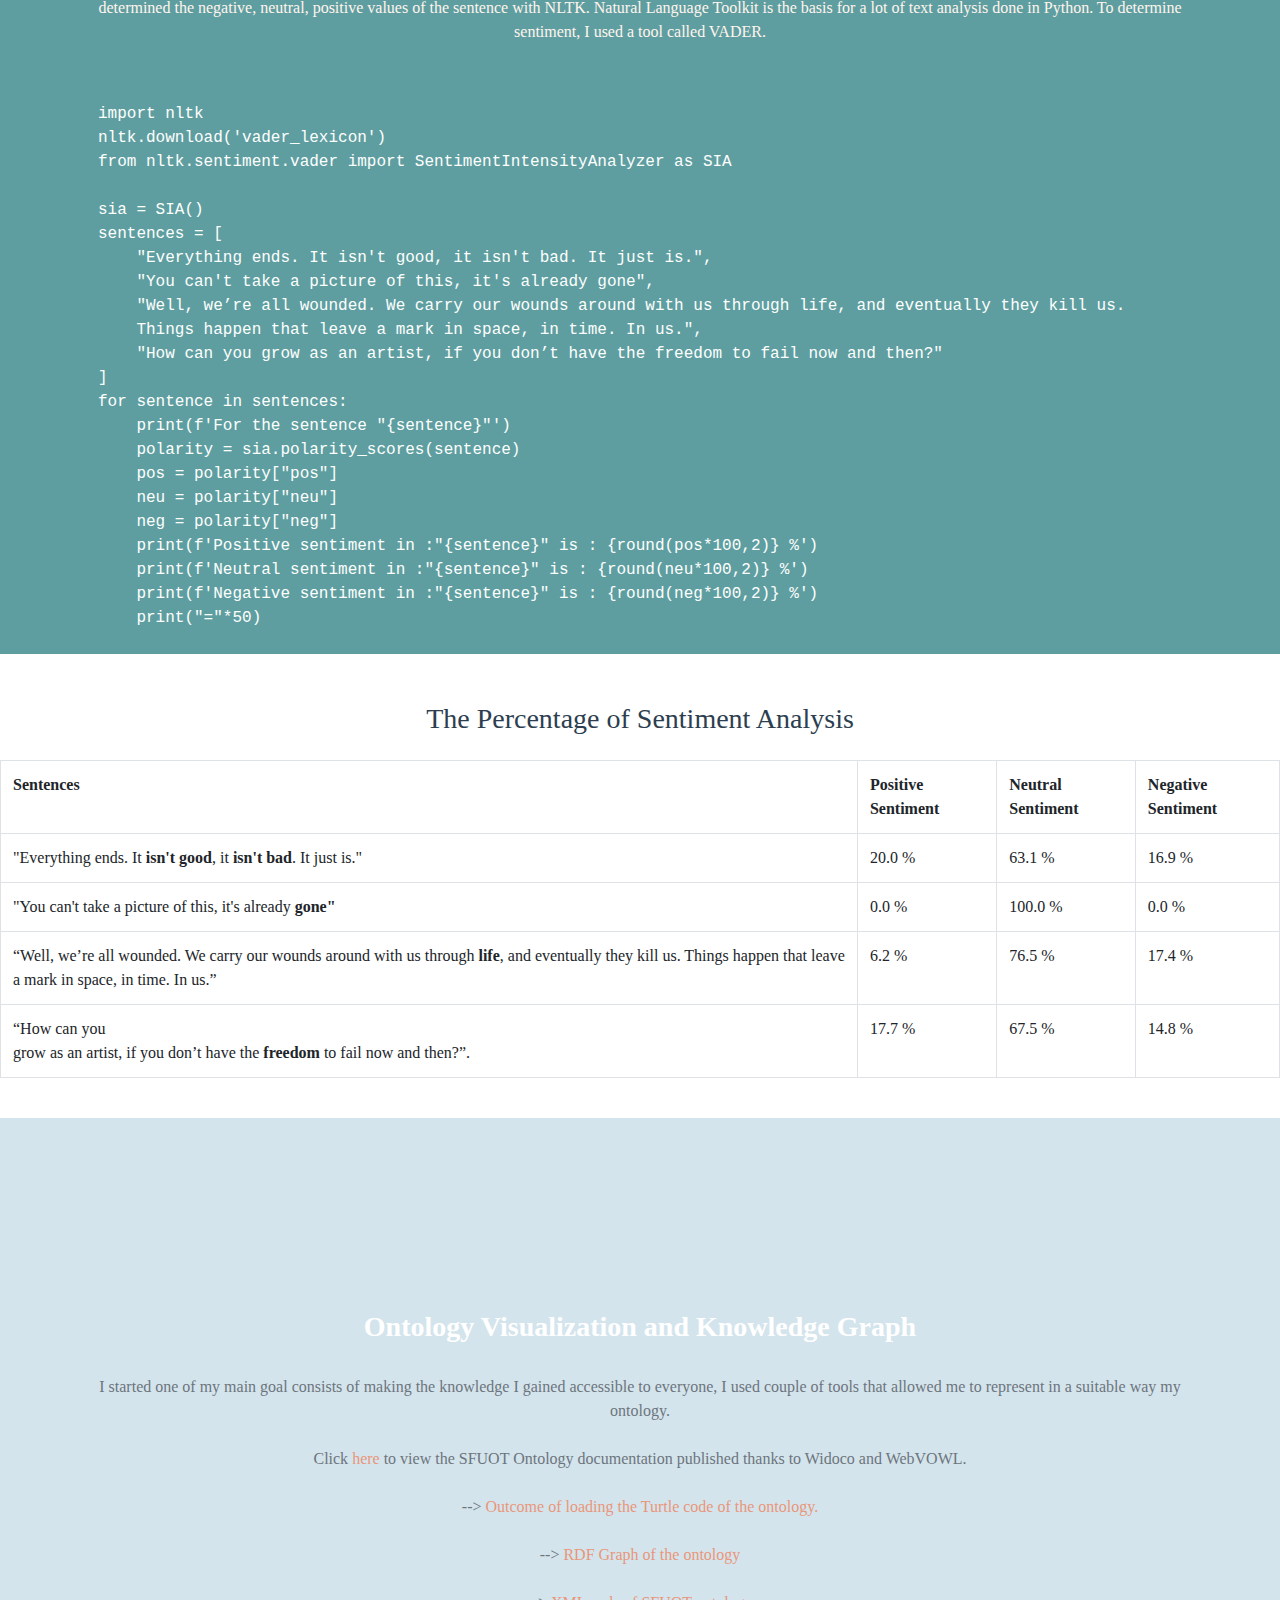
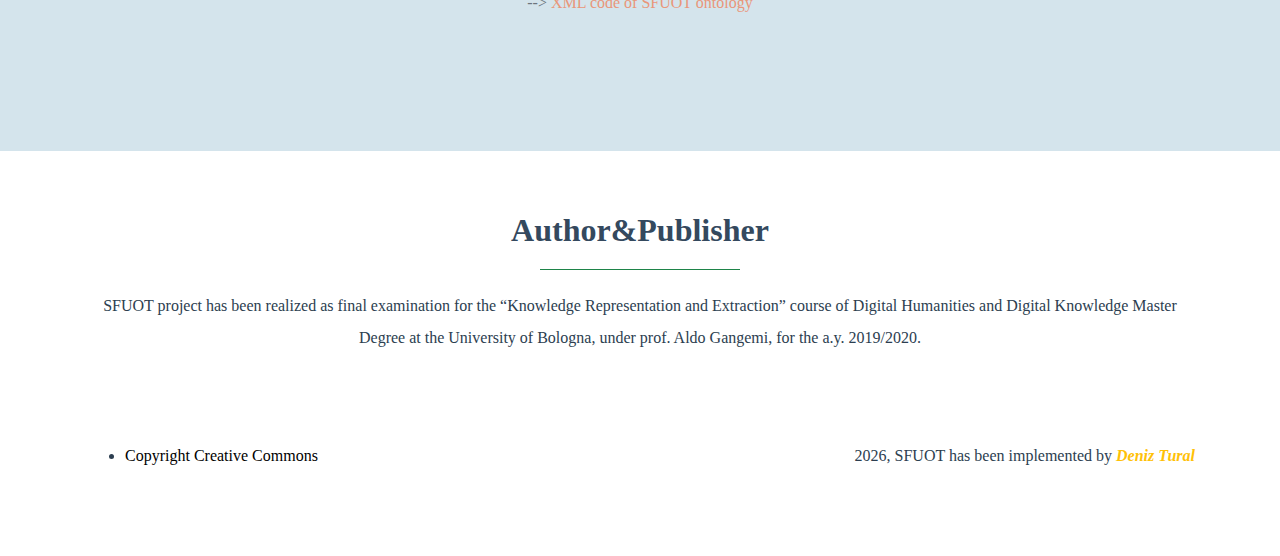
==== commit 2110d9b5: "Update index.html" ====
--- a/index.html
+++ b/index.html
@@ -436,7 +436,7 @@
       <div class="copyright float-right">
         <script>
           document.write(new Date().getFullYear())
-        </script>, SFUOT has been implemented by Deniz Tural.
+        </script>, SFUOT has been implemented by <em><strong><a href="mailto:deniz.tural@studio.unibo.it" class="text-warning">Deniz Tural</a></strong></em>
       </div>
     </div>
   </footer>
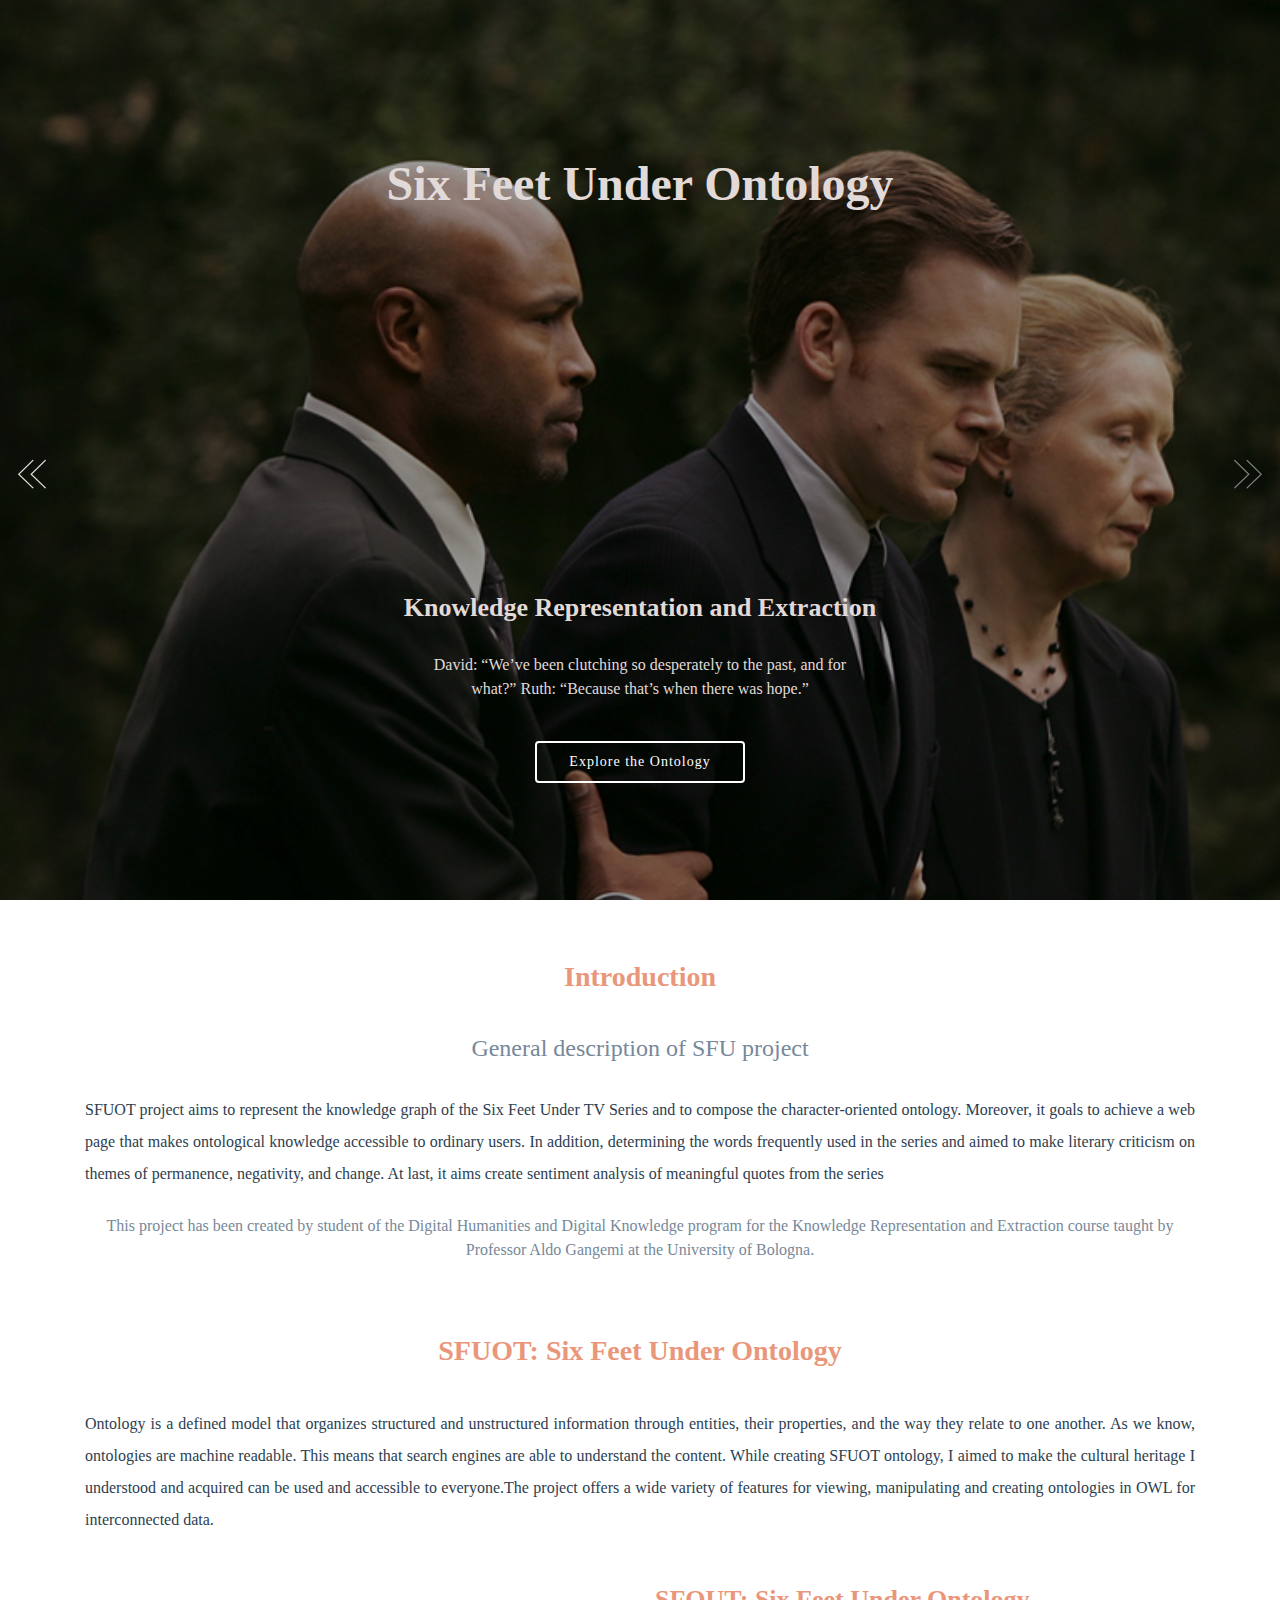
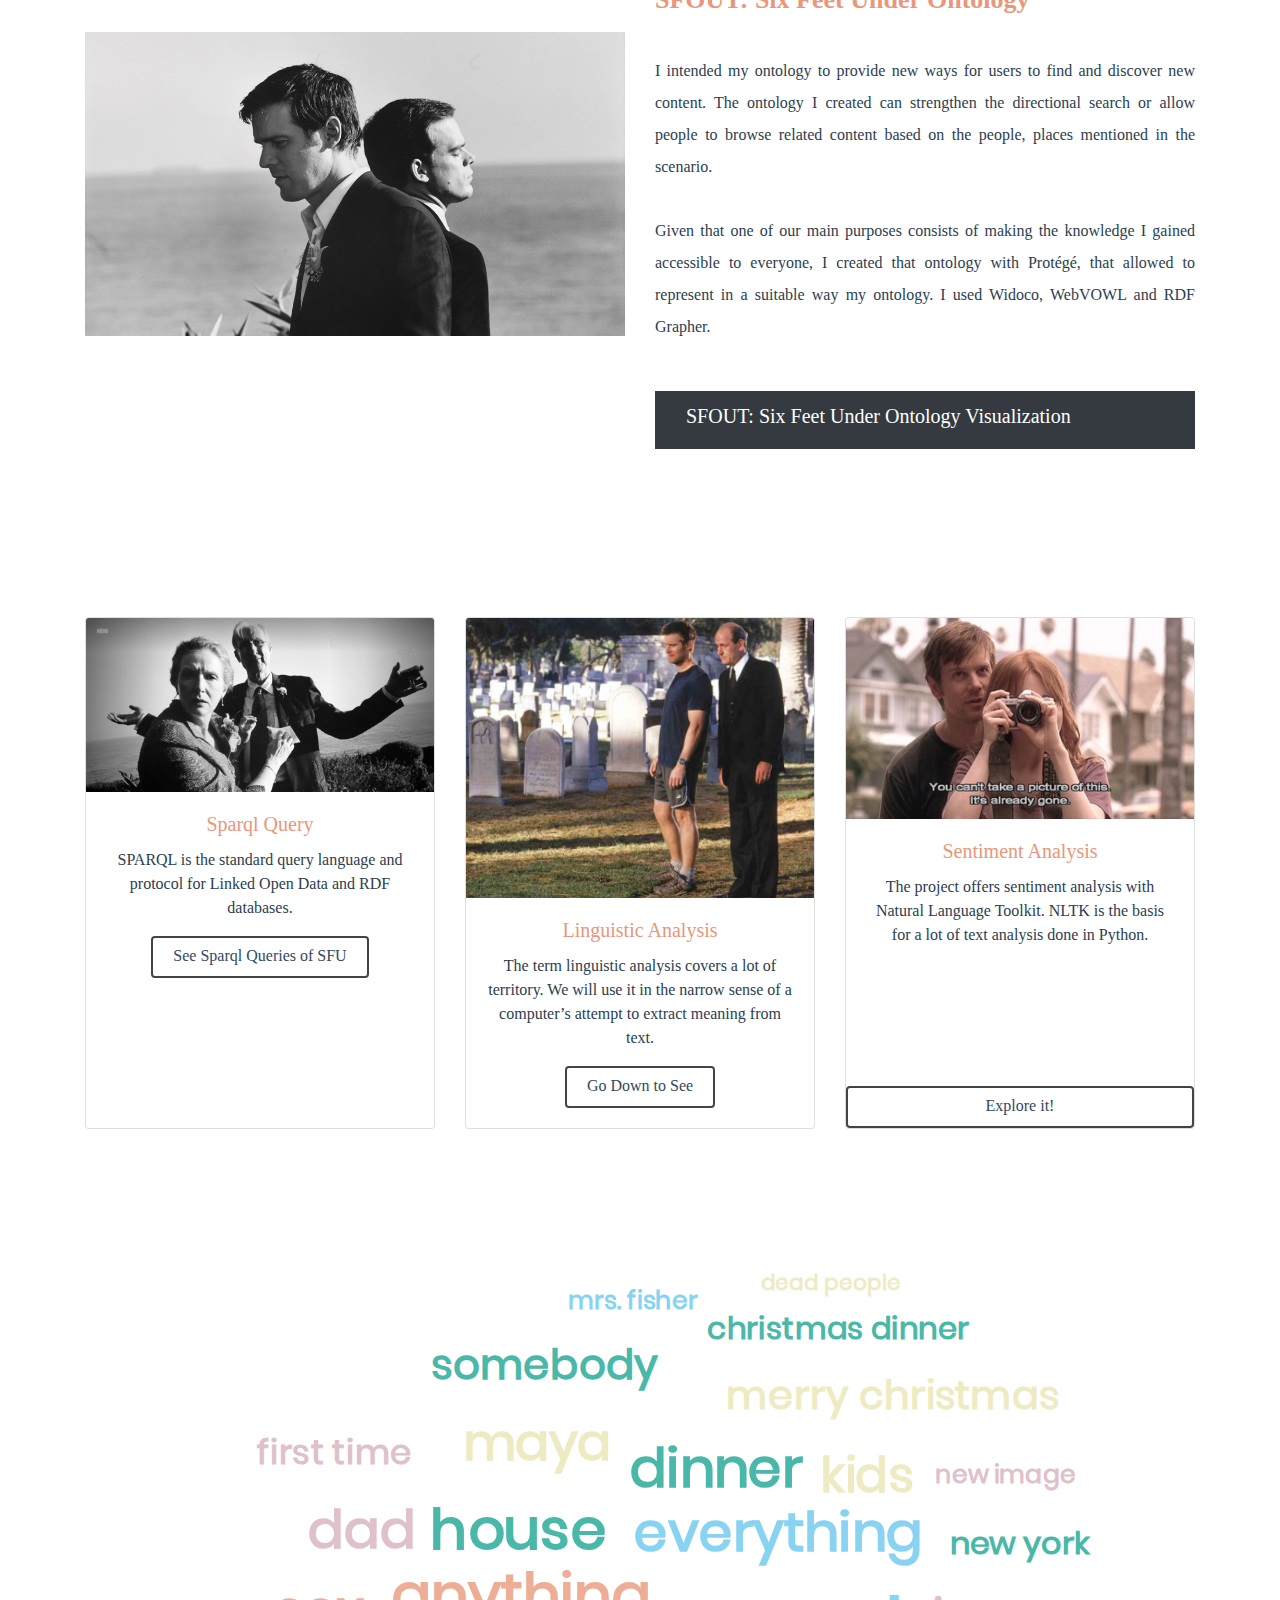
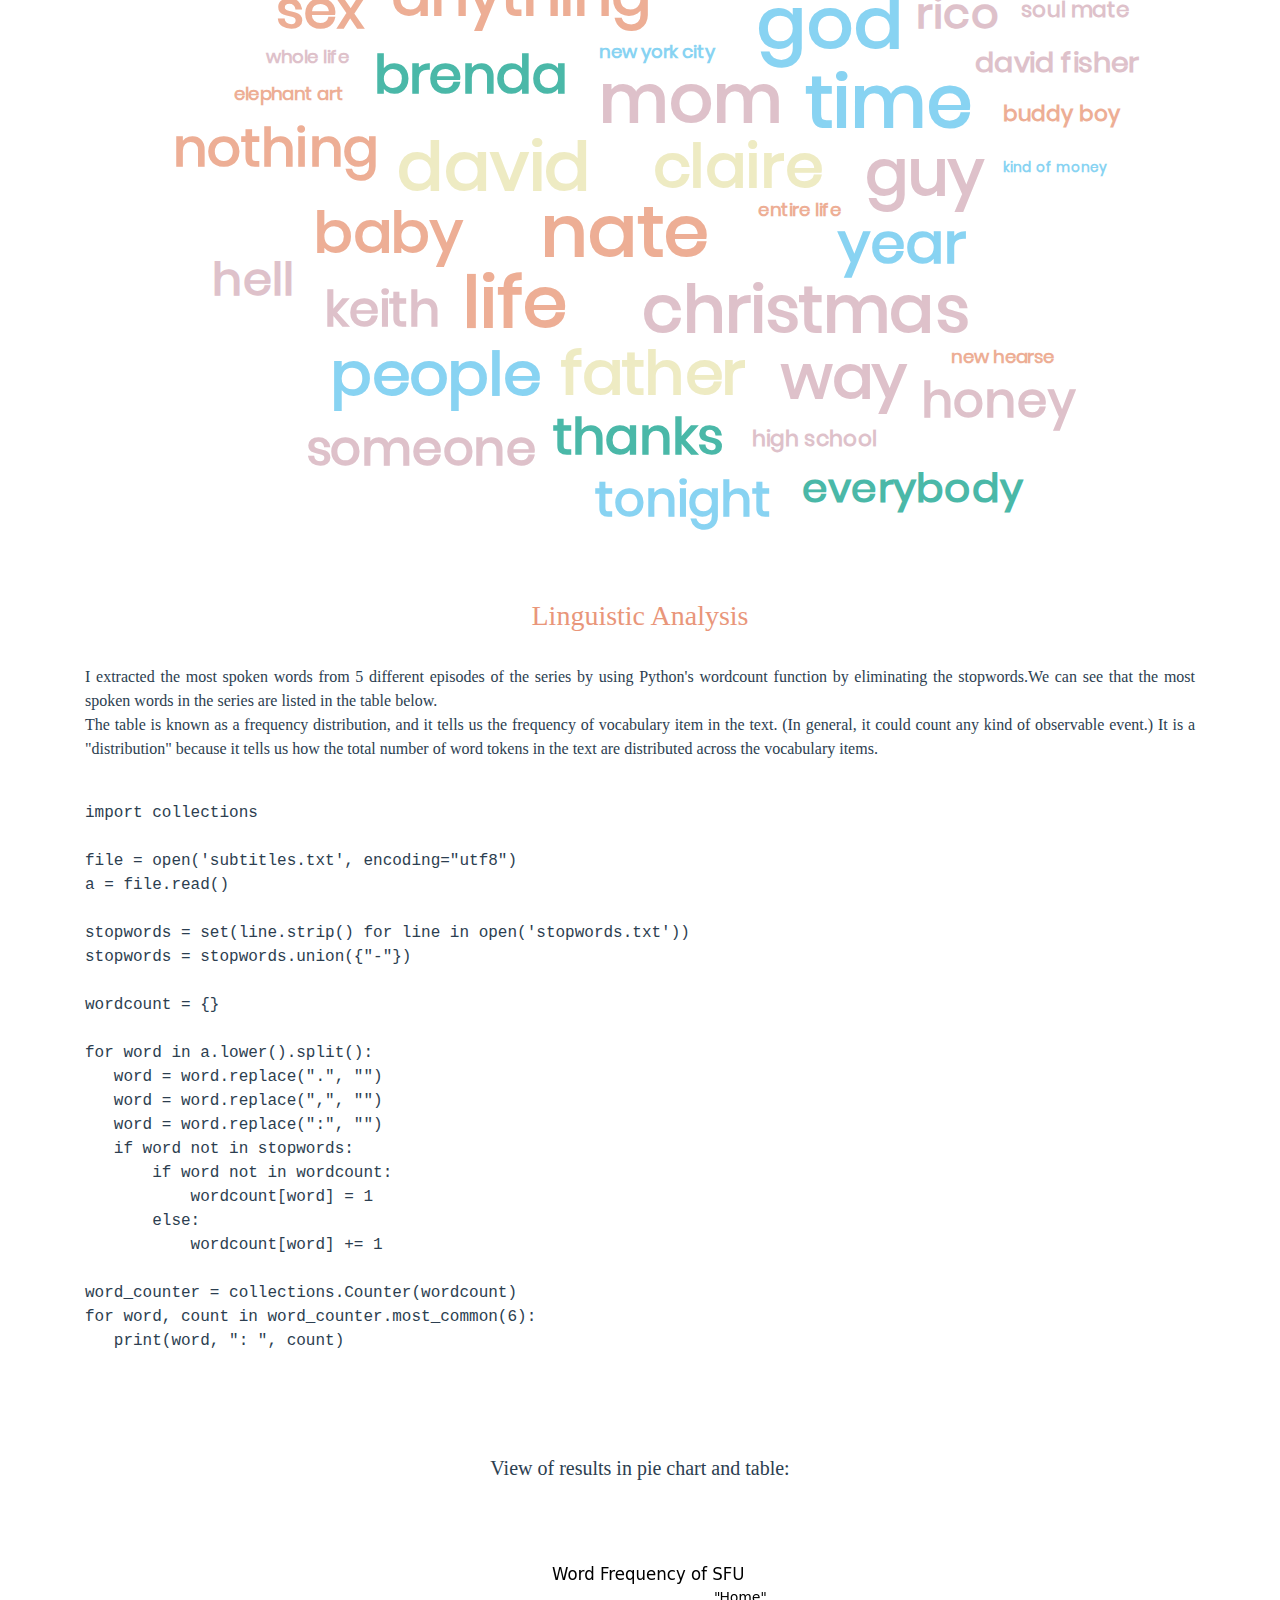
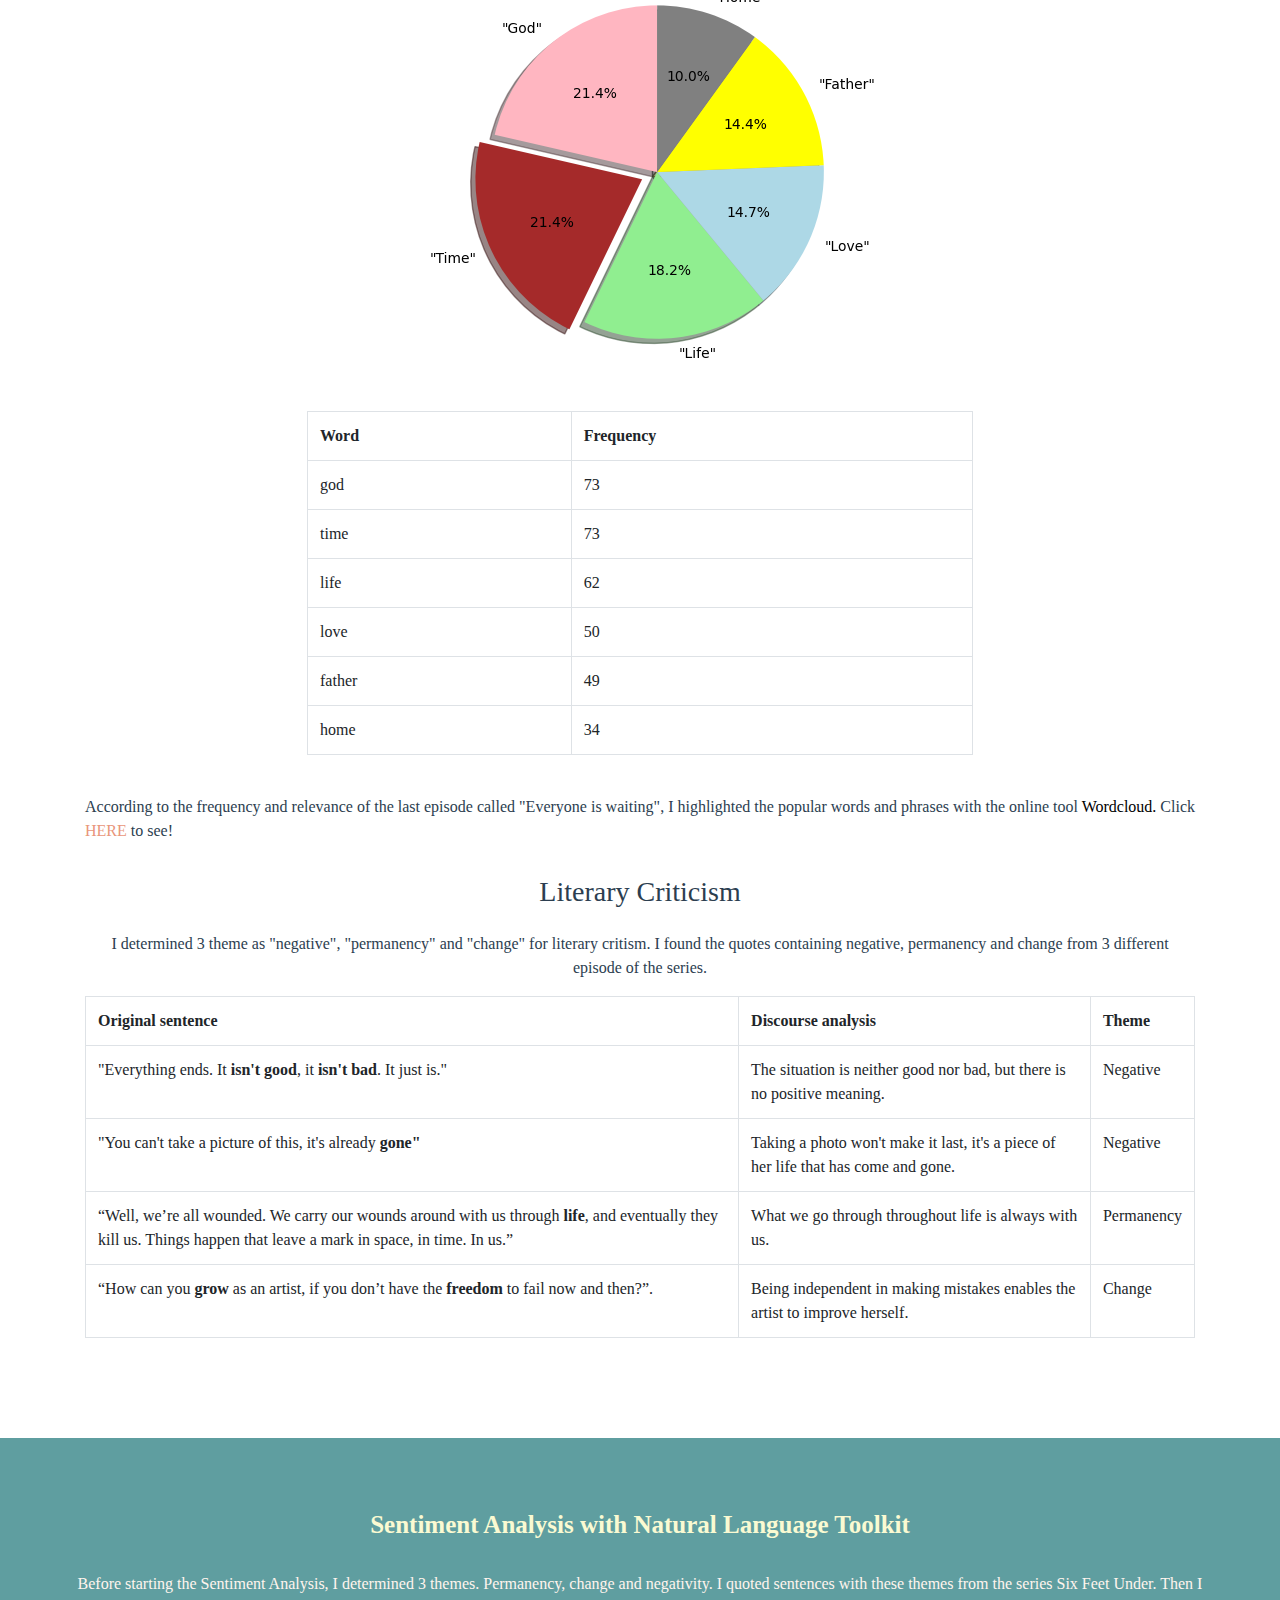
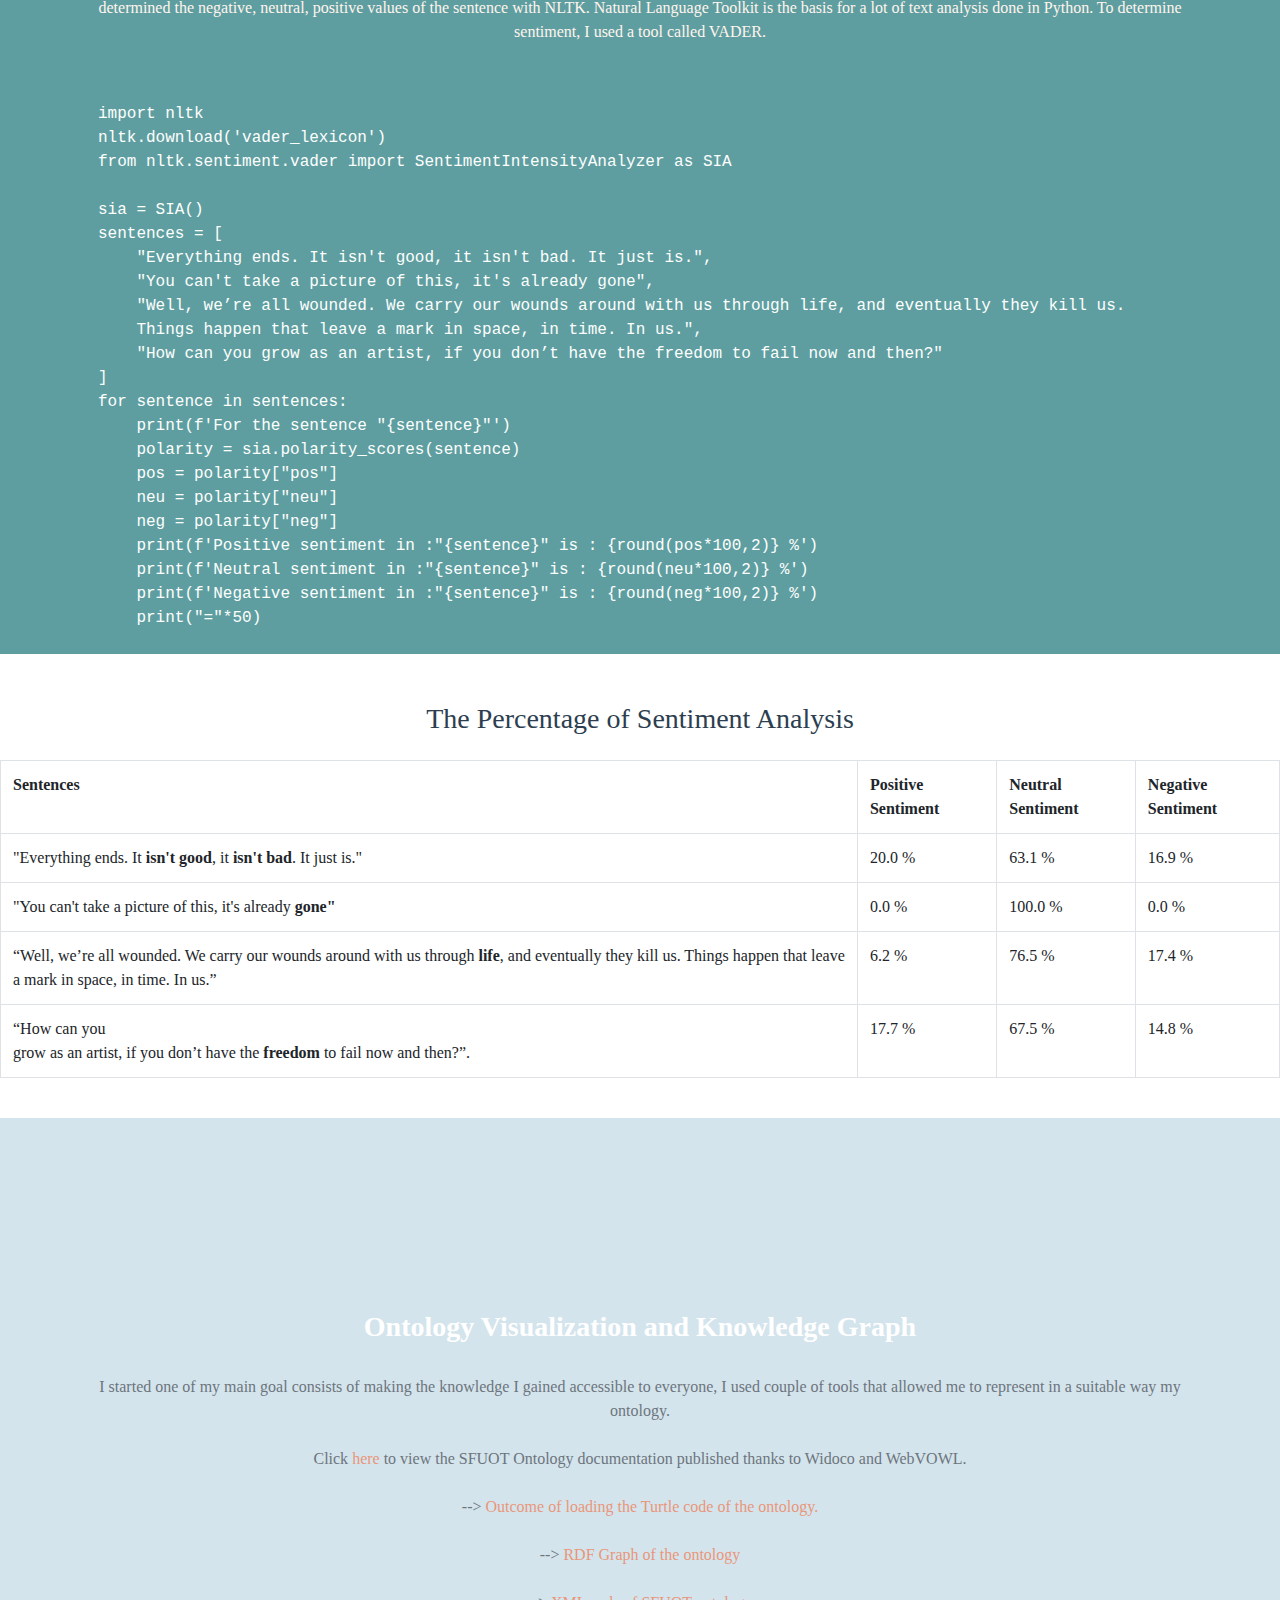
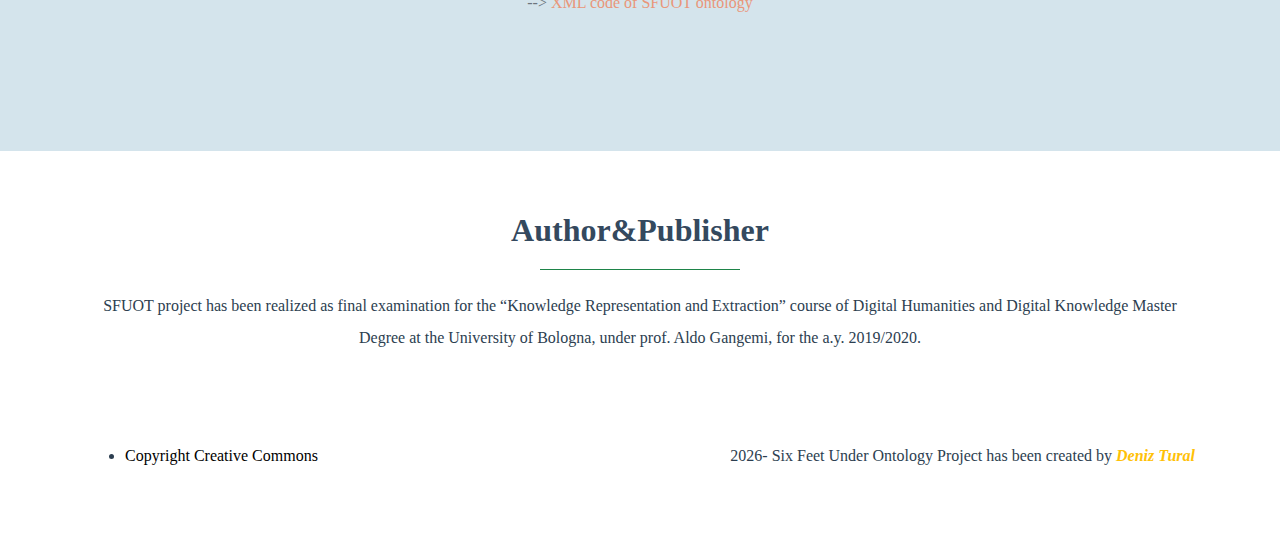
==== commit 68d9656d: "Update index.html" ====
--- a/index.html
+++ b/index.html
@@ -436,7 +436,7 @@
       <div class="copyright float-right">
         <script>
           document.write(new Date().getFullYear())
-        </script>, SFUOT has been implemented by <em><strong><a href="mailto:deniz.tural@studio.unibo.it" class="text-warning">Deniz Tural</a></strong></em>
+        </script>- Six Feet Under Ontology Project has been created by <em><strong><a href="mailto:deniz.tural@studio.unibo.it" class="text-warning">Deniz Tural</a></strong></em>
       </div>
     </div>
   </footer>
